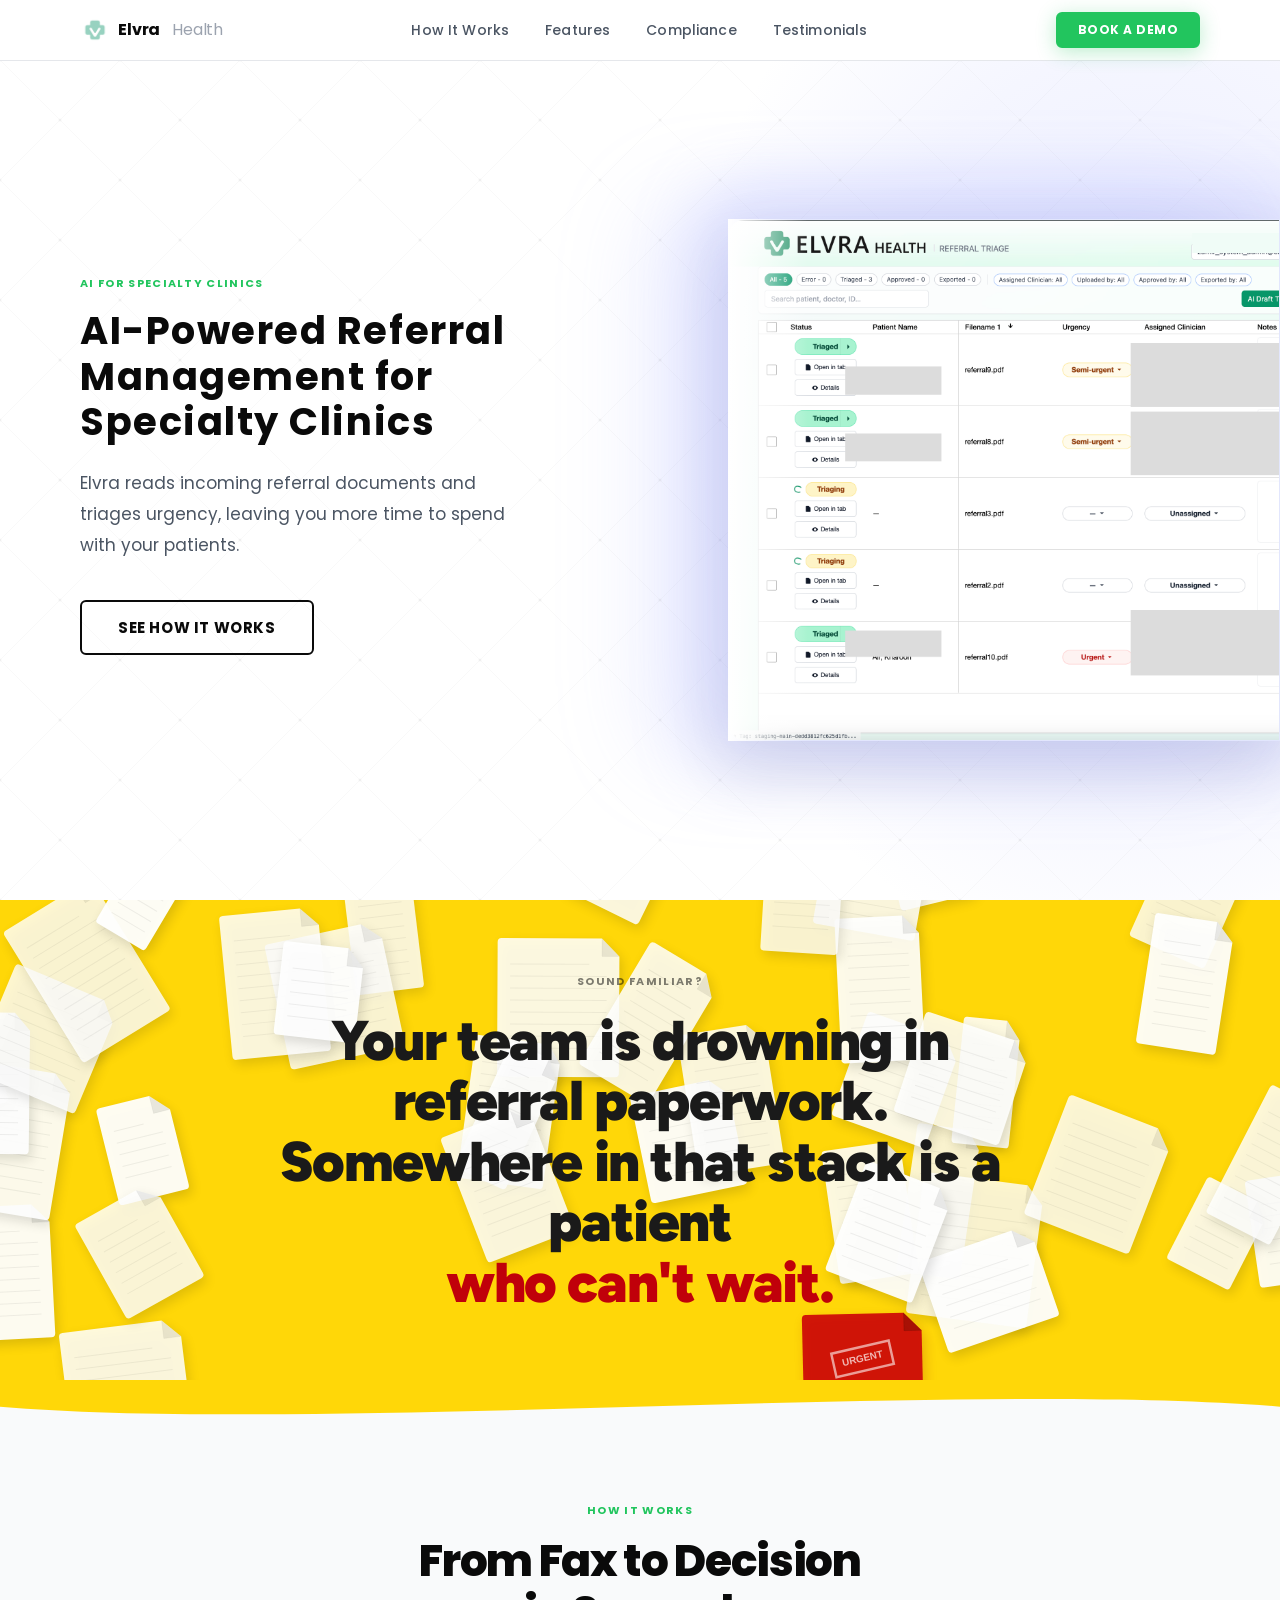
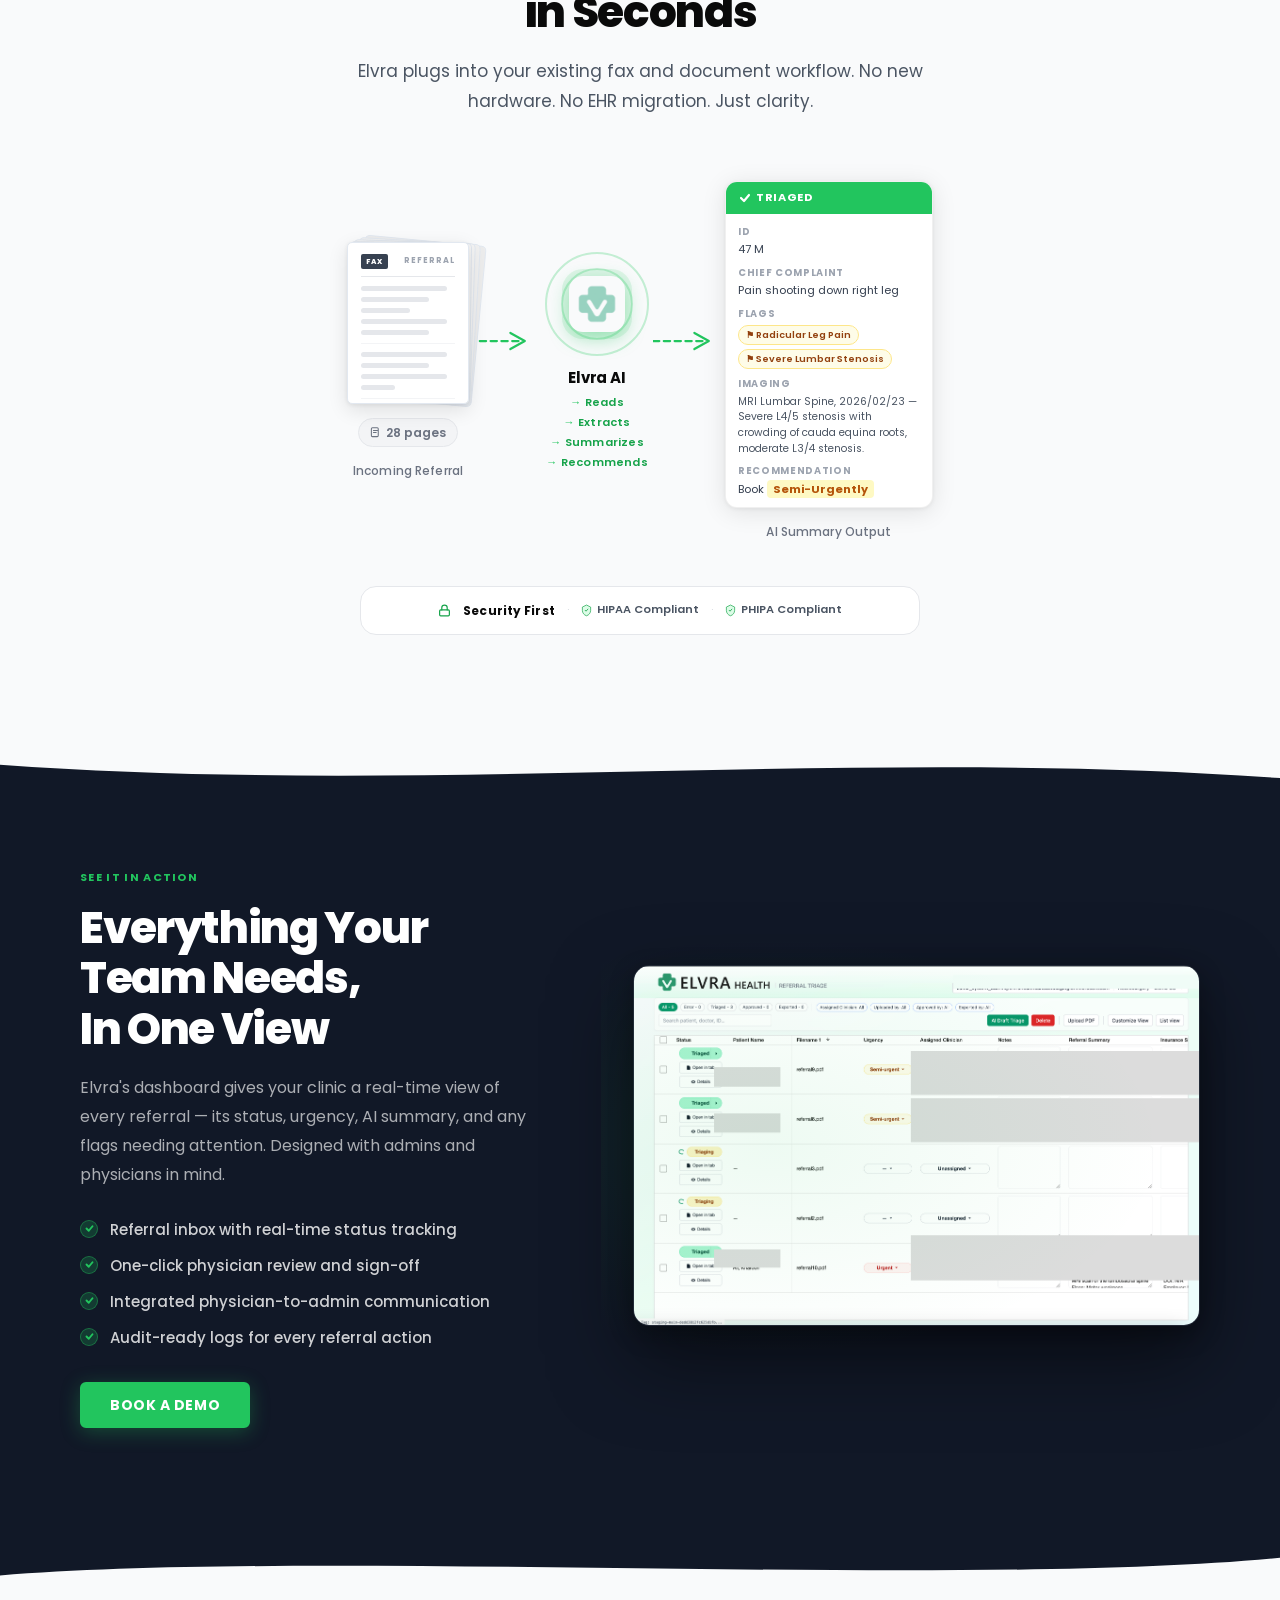
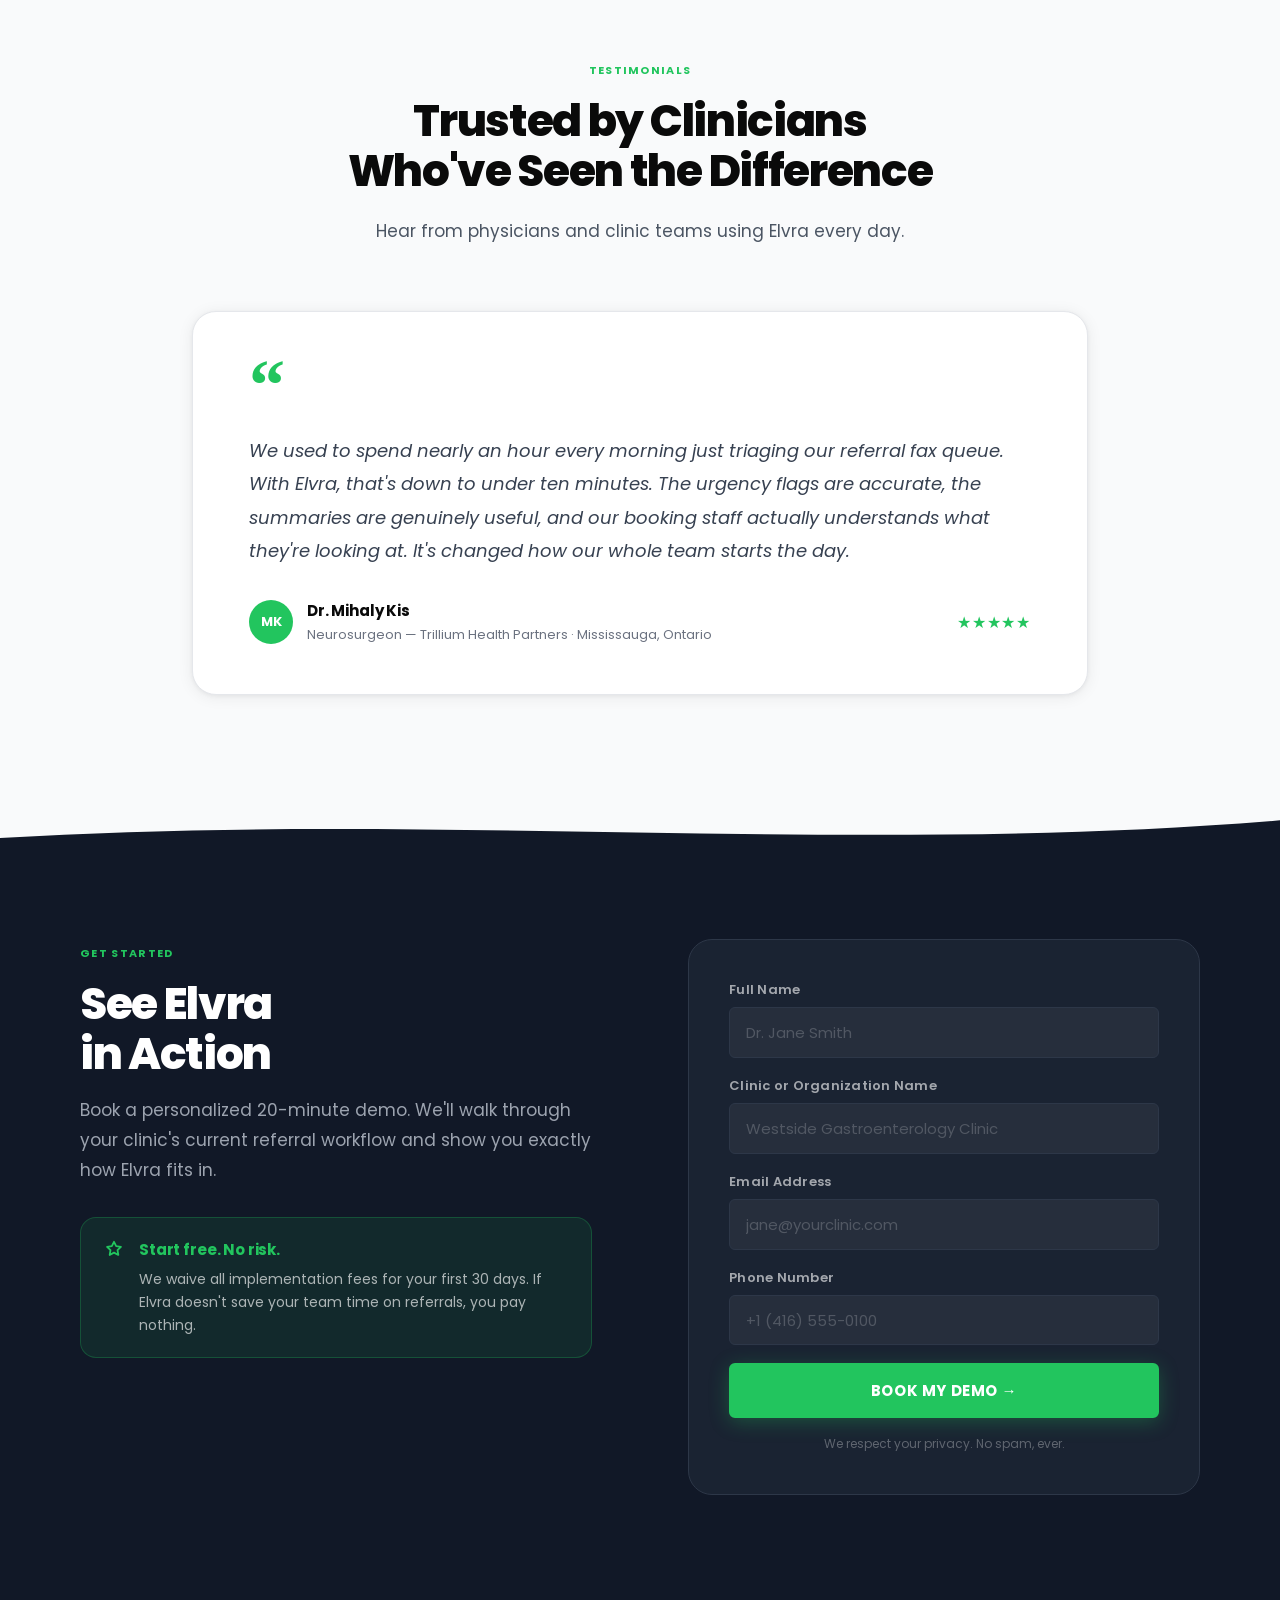
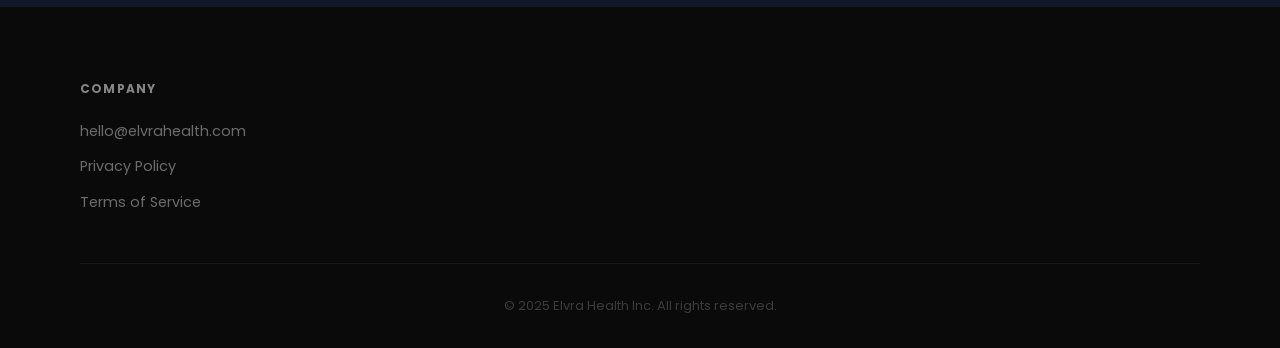
==== index.html @ fcbb0b75 "Redesign multiple sections and add visual polish - Replace Sound Familiar section with animated fall" ====
<!DOCTYPE html>
<html lang="en">
<head>
  <meta charset="UTF-8">
  <meta name="viewport" content="width=device-width, initial-scale=1.0">
  <title>Elvra Health — AI-Powered Referral Management for Specialty Clinics</title>
  <meta name="description" content="Elvra Health helps specialty medical clinics triage, summarize, and manage incoming referrals — saving hours per day with AI-powered insights. HIPAA and PHIPA compliant.">
  <meta property="og:title" content="Elvra Health — AI-Powered Referral Management">
  <meta property="og:description" content="Stop reading referral packages. Elvra reads them for you — extracting key information, triaging urgency, and flagging missing tests. HIPAA & PHIPA compliant.">
  <meta property="og:image" content="assets/screenshot.png">
  <meta property="og:type" content="website">
  <meta name="twitter:card" content="summary_large_image">
  <link rel="preconnect" href="https://fonts.googleapis.com">
  <link rel="preconnect" href="https://fonts.gstatic.com" crossorigin>
  <link href="https://fonts.googleapis.com/css2?family=Poppins:wght@300;400;500;600;700;800&family=Figtree:wght@800;900&display=swap" rel="stylesheet">
  <link rel="stylesheet" href="styles.css?v=11">
</head>
<body>

<!-- ================================================
     NAVIGATION
     ================================================ -->
<nav class="nav" id="nav">
  <div class="container nav__inner">
    <a href="#" class="nav__logo" aria-label="Elvra Health home">
      <img src="assets/logo.png" alt="" class="nav__logo-icon" aria-hidden="true">
      Elvra <span class="nav__logo-sub">&nbsp;Health</span>
    </a>

    <ul class="nav__links" role="list">
      <li><a href="#how-it-works">How It Works</a></li>
      <li><a href="#features">Features</a></li>
      <li><a href="#compliance">Compliance</a></li>
      <li><a href="#testimonials">Testimonials</a></li>
    </ul>

    <div class="nav__right">
      <a href="#demo" class="btn btn-primary btn-sm">Book a Demo</a>
      <button class="nav__hamburger" id="hamburger" aria-label="Toggle menu" aria-expanded="false">
        <span></span><span></span><span></span>
      </button>
    </div>
  </div>

  <nav class="nav__mobile-menu" id="mobileMenu" aria-label="Mobile navigation">
    <a href="#how-it-works">How It Works</a>
    <a href="#features">Features</a>
    <a href="#compliance">Compliance</a>
    <a href="#testimonials">Testimonials</a>
    <a href="#demo" style="margin-top:.5rem;" class="btn btn-primary" >Book a Demo</a>
  </nav>
</nav>

<!-- ================================================
     HERO
     ================================================ -->
<section class="hero" id="hero">
  <div class="container hero__inner" style="padding-right:0;">

    <!-- Left: Text -->
    <div class="hero__text">
      <span class="eyebrow">AI for Specialty Clinics</span>

      <h1 class="hero__title">
        AI-Powered Referral<br>Management for<br>Specialty Clinics
      </h1>

      <p class="hero__sub">
        Elvra reads incoming referral documents and triages urgency, leaving you more time to spend with your patients.
      </p>

      <div class="hero__ctas">
        <a href="#how-it-works" class="btn btn-secondary btn-lg">See How It Works</a>
      </div>
    </div>

    <!-- Right: App Mockup -->
    <div class="hero__visual">
      <div class="hero__mockup-wrap">
        <div class="hero__mockup-glow"></div>
        <div class="hero__mockup">
          <!-- Real screenshot shown when file exists -->
          <img
            src="assets/screenshot.png"
            alt="Elvra Health dashboard showing referral triage interface"
            id="heroScreenshot"
            style="display:none;"
            onload="this.style.display='block'; document.getElementById('uiMockup').style.display='none';"
          >
          <!-- Inline HTML UI mockup (shown until screenshot.png is placed) -->
          <div class="ui-mockup" id="uiMockup">
            <!-- Top bar -->
            <div class="ui-mockup__topbar">
              <div class="ui-mockup__logo">
                <div class="ui-mockup__logo-dot">
                  <svg width="8" height="8" viewBox="0 0 10 10" fill="none"><path d="M2 5l2.5 2.5L8 2" stroke="white" stroke-width="1.5" stroke-linecap="round" stroke-linejoin="round"/></svg>
                </div>
                Elvra Health &nbsp;·&nbsp; Referral Triage
              </div>
              <div class="ui-mockup__nav">
                <span class="ui-mockup__nav-item active">Dashboard</span>
                <span class="ui-mockup__nav-item">Analytics</span>
                <span class="ui-mockup__nav-item">Settings</span>
              </div>
              <div class="ui-mockup__user">
                <svg width="8" height="8" viewBox="0 0 16 16" fill="none"><circle cx="8" cy="5" r="3" stroke="currentColor" stroke-width="1.2"/><path d="M2 14c0-3.314 2.686-6 6-6s6 2.686 6 6" stroke="currentColor" stroke-width="1.2" stroke-linecap="round"/></svg>
                Dr. Smith &nbsp;▾
              </div>
            </div>

            <!-- Toolbar -->
            <div class="ui-mockup__body">
              <div class="ui-mockup__toolbar">
                <div class="ui-mockup__tabs">
                  <span class="ui-mockup__tab active">All — 5</span>
                  <span class="ui-mockup__tab">Error — 0</span>
                  <span class="ui-mockup__tab green">Triaged — 3</span>
                  <span class="ui-mockup__tab amber">Triaging — 2</span>
                  <span class="ui-mockup__tab red">Urgent — 1</span>
                </div>
                <div class="ui-mockup__actions">
                  <button class="ui-mockup__btn ui-mockup__btn--green">AI Draft Triage</button>
                  <button class="ui-mockup__btn ui-mockup__btn--outline">Upload PDF</button>
                </div>
              </div>

              <!-- Table -->
              <table class="ui-mockup__table">
                <thead>
                  <tr>
                    <th class="ui-mockup__th" style="width:18%">Status</th>
                    <th class="ui-mockup__th" style="width:18%">Patient Name</th>
                    <th class="ui-mockup__th" style="width:16%">File</th>
                    <th class="ui-mockup__th" style="width:14%">Urgency</th>
                    <th class="ui-mockup__th">Referral Summary</th>
                  </tr>
                </thead>
                <tbody>
                  <tr class="ui-mockup__tr">
                    <td class="ui-mockup__td"><span class="ui-mockup__status ui-mockup__status--triaged">✓ Triaged</span></td>
                    <td class="ui-mockup__td"><span class="ui-mockup__patient">Matossian, T.</span></td>
                    <td class="ui-mockup__td"><span class="ui-mockup__filename">referral9.pdf</span></td>
                    <td class="ui-mockup__td"><span class="ui-mockup__urgency ui-mockup__urgency--semi">Semi-urgent</span></td>
                    <td class="ui-mockup__td"><div class="ui-mockup__summary-text">Consult for 6mm frontal lobe cavernoma. Patient presents with seizures, neurology follow-up recommended.</div></td>
                  </tr>
                  <tr class="ui-mockup__tr">
                    <td class="ui-mockup__td"><span class="ui-mockup__status ui-mockup__status--triaged">✓ Triaged</span></td>
                    <td class="ui-mockup__td"><span class="ui-mockup__patient">Hart, A. J.</span></td>
                    <td class="ui-mockup__td"><span class="ui-mockup__filename">referral8.pdf</span></td>
                    <td class="ui-mockup__td"><span class="ui-mockup__urgency ui-mockup__urgency--semi">Semi-urgent</span></td>
                    <td class="ui-mockup__td"><div class="ui-mockup__summary-text">Bilateral leg pain / discomfort. Likely spinal stenosis. MRI lumbar spine pending review.</div></td>
                  </tr>
                  <tr class="ui-mockup__tr">
                    <td class="ui-mockup__td"><span class="ui-mockup__status ui-mockup__status--triaging">⟳ Triaging</span></td>
                    <td class="ui-mockup__td"><span class="ui-mockup__patient">—</span></td>
                    <td class="ui-mockup__td"><span class="ui-mockup__filename">referral3.pdf</span></td>
                    <td class="ui-mockup__td"><span class="ui-mockup__urgency" style="background:#f3f4f6;color:#6b7280;">—</span></td>
                    <td class="ui-mockup__td"><div class="ui-mockup__summary-text" style="color:#d1d5db;">Generating summary…</div></td>
                  </tr>
                  <tr class="ui-mockup__tr">
                    <td class="ui-mockup__td"><span class="ui-mockup__status ui-mockup__status--triaged">✓ Triaged</span></td>
                    <td class="ui-mockup__td"><span class="ui-mockup__patient">Ali, Kharoon</span></td>
                    <td class="ui-mockup__td"><span class="ui-mockup__filename">referral10.pdf</span></td>
                    <td class="ui-mockup__td"><span class="ui-mockup__urgency ui-mockup__urgency--urgent">Urgent</span></td>
                    <td class="ui-mockup__td"><div class="ui-mockup__summary-text">Left foot drop &amp; severe spinal stenosis on MRI. Motor weakness noted. Urgent surgical consult advised.</div></td>
                  </tr>
                  <tr class="ui-mockup__tr">
                    <td class="ui-mockup__td"><span class="ui-mockup__status ui-mockup__status--triaged">✓ Triaged</span></td>
                    <td class="ui-mockup__td"><span class="ui-mockup__patient">Johal, Preet</span></td>
                    <td class="ui-mockup__td"><span class="ui-mockup__filename">referral7.pdf</span></td>
                    <td class="ui-mockup__td"><span class="ui-mockup__urgency ui-mockup__urgency--routine">Routine</span></td>
                    <td class="ui-mockup__td"><div class="ui-mockup__summary-text">Chronic low back pain, 12 months duration. Conservative treatment tried. Requesting physiotherapy assessment.</div></td>
                  </tr>
                </tbody>
              </table>
            </div>
          </div>
          <!-- End UI mockup -->
        </div>
      </div>
    </div>

  </div>
</section>

<!-- ================================================
     PROBLEM SECTION — animated falling papers
     ================================================ -->
<section class="problem-section" id="problem">
  <canvas class="problem-section__canvas" id="problemCanvas" aria-hidden="true"></canvas>
  <div class="problem-section__content">
    <p class="eyebrow problem-section__eyebrow">Sound Familiar?</p>
    <h2 class="problem-section__title">
      Your team is drowning in referral paperwork.<br>
      Somewhere in that stack is a patient<br>
      <em>who can't wait.</em>
    </h2>
  </div>
</section>

<!-- Wave divider: yellow → gray -->
<div class="wave-divider" style="background:#FFD708;" aria-hidden="true">
  <svg viewBox="0 0 1440 60" preserveAspectRatio="none" xmlns="http://www.w3.org/2000/svg">
    <path d="M0,30 C360,60 1080,0 1440,30 L1440,60 L0,60 Z" fill="#f9fafb"/>
  </svg>
</div>

<!-- ================================================
     HOW IT WORKS
     ================================================ -->
<section class="section section--gray" id="how-it-works" style="padding-top:4rem;">
  <div class="container">
    <div class="section-header">
      <span class="eyebrow">How It Works</span>
      <h2 class="display">From Fax to Decision<br>in Seconds</h2>
      <p class="lead lead--center">Elvra plugs into your existing fax and document workflow. No new hardware. No EHR migration. Just clarity.</p>
    </div>

    <!-- ── How It Works Visual ── -->
    <div class="hiw-visual reveal">

      <!-- INPUT: Thick referral package -->
      <div class="hiw-col">
        <div class="hiw-doc-stack">
          <div class="hiw-doc-page hiw-doc-page--5"></div>
          <div class="hiw-doc-page hiw-doc-page--4"></div>
          <div class="hiw-doc-page hiw-doc-page--3"></div>
          <div class="hiw-doc-page hiw-doc-page--2"></div>
          <div class="hiw-doc-page hiw-doc-page--1">
            <div class="hiw-doc-header">
              <span class="hiw-doc-fax-tag">FAX</span>
              <span class="hiw-doc-ref-label">REFERRAL</span>
            </div>
            <div class="hiw-doc-line hiw-doc-line--l"></div>
            <div class="hiw-doc-line hiw-doc-line--m"></div>
            <div class="hiw-doc-line hiw-doc-line--s"></div>
            <div class="hiw-doc-line hiw-doc-line--l"></div>
            <div class="hiw-doc-line hiw-doc-line--m"></div>
            <div class="hiw-doc-sep"></div>
            <div class="hiw-doc-line hiw-doc-line--l"></div>
            <div class="hiw-doc-line hiw-doc-line--m"></div>
            <div class="hiw-doc-line hiw-doc-line--l"></div>
            <div class="hiw-doc-line hiw-doc-line--xs"></div>
            <div class="hiw-doc-sep"></div>
            <div class="hiw-doc-line hiw-doc-line--m"></div>
            <div class="hiw-doc-line hiw-doc-line--l"></div>
            <div class="hiw-doc-line hiw-doc-line--s"></div>
          </div>
        </div>
        <div class="hiw-badge">
          <svg width="11" height="11" viewBox="0 0 16 16" fill="none" aria-hidden="true"><rect x="2" y="1" width="10" height="13" rx="1.5" stroke="currentColor" stroke-width="1.5"/><path d="M5 5h6M5 8h4" stroke="currentColor" stroke-width="1.5" stroke-linecap="round"/></svg>
          28 pages
        </div>
        <p class="hiw-col__label">Incoming Referral</p>
      </div>

      <!-- ARROW 1 -->
      <div class="hiw-flow" aria-hidden="true">
        <svg class="hiw-flow__svg" viewBox="0 0 80 28" fill="none" xmlns="http://www.w3.org/2000/svg">
          <path class="hiw-flow__dash" d="M0 14 L56 14" stroke="#22c55e" stroke-width="2.5" stroke-linecap="round" stroke-dasharray="7 5"/>
          <polyline points="46,5 62,14 46,23" fill="none" stroke="#22c55e" stroke-width="2.5" stroke-linejoin="round" stroke-linecap="round"/>
        </svg>
      </div>

      <!-- PROCESSOR: Elvra AI -->
      <div class="hiw-col hiw-col--ai">
        <div class="hiw-ai">
          <div class="hiw-ai__ring hiw-ai__ring--outer"></div>
          <div class="hiw-ai__ring hiw-ai__ring--inner"></div>
          <div class="hiw-ai__core">
            <img src="assets/logo.png" alt="Elvra AI" width="56" height="56">
          </div>
        </div>
        <p class="hiw-col__name">Elvra AI</p>
        <ul class="hiw-ai-steps" aria-label="What Elvra does">
          <li>Reads</li>
          <li>Extracts</li>
          <li>Summarizes</li>
          <li>Recommends</li>
        </ul>
      </div>

      <!-- ARROW 2 -->
      <div class="hiw-flow" aria-hidden="true">
        <svg class="hiw-flow__svg" viewBox="0 0 80 28" fill="none" xmlns="http://www.w3.org/2000/svg">
          <path class="hiw-flow__dash" d="M0 14 L56 14" stroke="#22c55e" stroke-width="2.5" stroke-linecap="round" stroke-dasharray="7 5"/>
          <polyline points="46,5 62,14 46,23" fill="none" stroke="#22c55e" stroke-width="2.5" stroke-linejoin="round" stroke-linecap="round"/>
        </svg>
      </div>

      <!-- OUTPUT: AI Summary card -->
      <div class="hiw-col">
        <div class="hiw-summary-card">
          <div class="hiw-summary-card__bar">
            <svg width="12" height="12" viewBox="0 0 12 12" fill="none" stroke="white" stroke-width="2.2" stroke-linecap="round" stroke-linejoin="round" aria-hidden="true"><polyline points="2 6 5 9 10 3"/></svg>
            Triaged
          </div>
          <div class="hiw-summary-card__body">

            <div class="hiw-summary-card__row">
              <span class="hiw-summary-card__lbl">ID</span>
              <span class="hiw-summary-card__val">47 M</span>
            </div>

            <div class="hiw-summary-card__row">
              <span class="hiw-summary-card__lbl">Chief Complaint</span>
              <span class="hiw-summary-card__val">Pain shooting down right leg</span>
            </div>

            <div class="hiw-summary-card__row hiw-summary-card__row--flags">
              <span class="hiw-summary-card__lbl">Flags</span>
              <span class="hiw-summary-card__flags">
                <span class="hiw-flag">⚑ Radicular Leg Pain</span>
                <span class="hiw-flag">⚑ Severe Lumbar Stenosis</span>
              </span>
            </div>

            <div class="hiw-summary-card__row hiw-summary-card__row--imaging">
              <span class="hiw-summary-card__lbl">Imaging</span>
              <span class="hiw-summary-card__val">MRI Lumbar Spine, 2026/02/23 — Severe L4/5 stenosis with crowding of cauda equina roots, moderate L3/4 stenosis.</span>
            </div>

            <div class="hiw-summary-card__row hiw-summary-card__row--rec">
              <span class="hiw-summary-card__lbl">Recommendation</span>
              <span class="hiw-summary-card__val">Book <span class="hiw-rec-urgent">Semi-Urgently</span></span>
            </div>

          </div>
        </div>
        <p class="hiw-col__label">AI Summary Output</p>
      </div>

    </div><!-- /.hiw-visual -->

    <!-- Security strip -->
    <div class="hiw-security">
      <svg class="hiw-security__lock" width="13" height="13" viewBox="0 0 24 24" fill="none" stroke="currentColor" stroke-width="2.2" stroke-linecap="round" stroke-linejoin="round" aria-hidden="true">
        <rect x="3" y="11" width="18" height="11" rx="2"/>
        <path d="M7 11V7a5 5 0 0 1 10 0v4"/>
      </svg>
      <span class="hiw-security__label">Security First</span>
      <span class="hiw-security__sep" aria-hidden="true">·</span>
      <span class="hiw-security__badge">
        <svg width="11" height="13" viewBox="0 0 24 28" fill="none" aria-hidden="true">
          <path d="M12 2L3 6.5V14C3 19.25 6.9 24.14 12 25.5C17.1 24.14 21 19.25 21 14V6.5L12 2Z" fill="#dcfce7" stroke="#16a34a" stroke-width="1.5" stroke-linejoin="round"/>
          <path d="M9 13.5L11 15.5L15 11" stroke="#16a34a" stroke-width="1.8" stroke-linecap="round" stroke-linejoin="round"/>
        </svg>
        HIPAA Compliant
      </span>
      <span class="hiw-security__sep" aria-hidden="true">·</span>
      <span class="hiw-security__badge">
        <svg width="11" height="13" viewBox="0 0 24 28" fill="none" aria-hidden="true">
          <path d="M12 2L3 6.5V14C3 19.25 6.9 24.14 12 25.5C17.1 24.14 21 19.25 21 14V6.5L12 2Z" fill="#dcfce7" stroke="#16a34a" stroke-width="1.5" stroke-linejoin="round"/>
          <path d="M9 13.5L11 15.5L15 11" stroke="#16a34a" stroke-width="1.8" stroke-linecap="round" stroke-linejoin="round"/>
        </svg>
        PHIPA Compliant
      </span>
    </div>

  </div>
</section>

<!-- Wave divider: gray → dark -->
<div class="wave-divider" style="background:#f9fafb;" aria-hidden="true">
  <svg viewBox="0 0 1440 60" preserveAspectRatio="none" xmlns="http://www.w3.org/2000/svg">
    <path d="M0,20 C480,55 960,0 1440,35 L1440,60 L0,60 Z" fill="#111827"/>
  </svg>
</div>

<!-- ================================================
     SCREENSHOT SHOWCASE
     ================================================ -->
<section class="section section--dark" id="features" style="padding-top:4rem;">
  <div class="container">
    <div class="showcase__inner">

      <div class="reveal">
        <span class="eyebrow showcase__eyebrow">See It In Action</span>
        <h2 class="display display--white showcase__title" style="margin-bottom:1.25rem;">Everything Your Team Needs,<br>In One View</h2>
        <p class="showcase__body">Elvra's dashboard gives your clinic a real-time view of every referral — its status, urgency, AI summary, and any flags needing attention. Designed with admins and physicians in mind.</p>
        <ul class="showcase__list" role="list">
          <li class="showcase__list-item">
            <span class="check-circle" aria-hidden="true">
              <svg width="9" height="9" viewBox="0 0 12 12" fill="none" stroke="currentColor" stroke-width="2.5" stroke-linecap="round" stroke-linejoin="round"><polyline points="2 6 5 9 10 3"/></svg>
            </span>
            Referral inbox with real-time status tracking
          </li>
          <li class="showcase__list-item">
            <span class="check-circle" aria-hidden="true">
              <svg width="9" height="9" viewBox="0 0 12 12" fill="none" stroke="currentColor" stroke-width="2.5" stroke-linecap="round" stroke-linejoin="round"><polyline points="2 6 5 9 10 3"/></svg>
            </span>
            One-click physician review and sign-off
          </li>
          <li class="showcase__list-item">
            <span class="check-circle" aria-hidden="true">
              <svg width="9" height="9" viewBox="0 0 12 12" fill="none" stroke="currentColor" stroke-width="2.5" stroke-linecap="round" stroke-linejoin="round"><polyline points="2 6 5 9 10 3"/></svg>
            </span>
            Integrated physician-to-admin communication
          </li>
          <li class="showcase__list-item">
            <span class="check-circle" aria-hidden="true">
              <svg width="9" height="9" viewBox="0 0 12 12" fill="none" stroke="currentColor" stroke-width="2.5" stroke-linecap="round" stroke-linejoin="round"><polyline points="2 6 5 9 10 3"/></svg>
            </span>
            Audit-ready logs for every referral action
          </li>
        </ul>
        <a href="#demo" class="btn btn-primary">Book a Demo</a>
      </div>

      <div class="showcase__image-wrap reveal">
        <img
          src="assets/screenshot.png"
          alt="Elvra Health referral management dashboard"
          class="showcase__screenshot"
          loading="lazy"
          onerror="this.style.display='none'; this.nextElementSibling.style.display='flex';"
        >
        <div class="showcase__screenshot-placeholder" style="display:none;">
          <span>App screenshot</span>
        </div>
      </div>

    </div>
  </div>
</section>

<!-- Wave divider: dark → gray -->
<div class="wave-divider" style="background:#111827;" aria-hidden="true">
  <svg viewBox="0 0 1440 60" preserveAspectRatio="none" xmlns="http://www.w3.org/2000/svg">
    <path d="M0,40 C360,10 1080,55 1440,20 L1440,60 L0,60 Z" fill="#f9fafb"/>
  </svg>
</div>

<!-- ================================================
     TESTIMONIALS
     ================================================ -->
<section class="section section--gray" id="testimonials" style="padding-top:4rem;">
  <div class="container">
    <div class="section-header">
      <span class="eyebrow">Testimonials</span>
      <h2 class="display">Trusted by Clinicians<br>Who've Seen the Difference</h2>
      <p class="lead lead--center">Hear from physicians and clinic teams using Elvra every day.</p>
    </div>

    <div class="testimonial-wrap reveal">
      <div class="testimonial-card">
        <span class="testimonial-card__mark" aria-hidden="true">&ldquo;</span>
        <p class="testimonial-card__quote">
          We used to spend nearly an hour every morning just triaging our referral fax queue. With Elvra, that's down to under ten minutes. The urgency flags are accurate, the summaries are genuinely useful, and our booking staff actually understands what they're looking at. It's changed how our whole team starts the day.
        </p>
        <div class="testimonial-card__footer">
          <div class="testimonial-card__person">
            <div class="testimonial-card__avatar" aria-hidden="true">MK</div>
            <div>
              <div class="testimonial-card__name">Dr. Mihaly Kis</div>
              <div class="testimonial-card__role">Neurosurgeon &mdash; Trillium Health Partners &middot; Mississauga, Ontario</div>
            </div>
          </div>
          <div class="testimonial-card__stars" aria-label="5 out of 5 stars">★★★★★</div>
        </div>
      </div>
    </div>

  </div>
</section>

<!-- Wave divider: gray → dark -->
<div class="wave-divider" style="background:#f9fafb;" aria-hidden="true">
  <svg viewBox="0 0 1440 60" preserveAspectRatio="none" xmlns="http://www.w3.org/2000/svg">
    <path d="M0,35 C480,5 960,55 1440,15 L1440,60 L0,60 Z" fill="#111827"/>
  </svg>
</div>

<!-- ================================================
     DEMO FORM
     ================================================ -->
<section class="section section--dark" id="demo" style="padding-top:5rem;">
  <div class="container">
    <div class="demo__inner">

      <!-- Left: copy -->
      <div class="reveal">
        <span class="eyebrow">Get Started</span>
        <h2 class="display display--white" style="margin-bottom:1rem;">See Elvra<br>in Action</h2>
        <p class="lead lead--light">Book a personalized 20-minute demo. We'll walk through your clinic's current referral workflow and show you exactly how Elvra fits in.</p>

        <div class="demo__trial-badge">
          <span class="demo__trial-icon" aria-hidden="true">
            <svg width="18" height="18" viewBox="0 0 20 20" fill="none" stroke="#22c55e" stroke-width="2" stroke-linecap="round" stroke-linejoin="round"><path d="M10 2l2.4 4.8 5.3.8-3.8 3.7.9 5.3L10 14l-4.8 2.6.9-5.3L2.3 7.6l5.3-.8z"/></svg>
          </span>
          <div>
            <p class="demo__trial-headline">Start free. No risk.</p>
            <p class="demo__trial-body">We waive all implementation fees for your first 30 days. If Elvra doesn't save your team time on referrals, you pay nothing.</p>
          </div>
        </div>
      </div>

      <!-- Right: form -->
      <div class="reveal">
        <form class="demo-form" id="demoForm" novalidate>
          <div class="form-group">
            <label for="name">Full Name</label>
            <input type="text" id="name" name="name" placeholder="Dr. Jane Smith" autocomplete="name" required>
          </div>
          <div class="form-group">
            <label for="company">Clinic or Organization Name</label>
            <input type="text" id="company" name="company" placeholder="Westside Gastroenterology Clinic" autocomplete="organization" required>
          </div>
          <div class="form-group">
            <label for="email">Email Address</label>
            <input type="email" id="email" name="email" placeholder="jane@yourclinic.com" autocomplete="email" required>
          </div>
          <div class="form-group">
            <label for="phone">Phone Number</label>
            <input type="tel" id="phone" name="phone" placeholder="+1 (416) 555-0100" autocomplete="tel" required>
          </div>
          <div class="demo-form__submit">
            <button type="submit" class="btn btn-primary btn-full btn-lg">Book My Demo &rarr;</button>
          </div>
          <p class="demo-form__privacy">We respect your privacy. No spam, ever.</p>
        </form>

        <div class="demo-form__success" id="formSuccess" role="alert">
          <svg width="44" height="44" viewBox="0 0 44 44" fill="none" style="margin:0 auto 1rem;" aria-hidden="true">
            <circle cx="22" cy="22" r="22" fill="rgba(34,197,94,0.15)"/>
            <path d="M13 22l6 6 12-13" stroke="#22c55e" stroke-width="2.5" stroke-linecap="round" stroke-linejoin="round"/>
          </svg>
          Thanks! We'll be in touch within one business day.
        </div>
      </div>

    </div>
  </div>
</section>

<!-- ================================================
     FOOTER
     ================================================ -->
<footer class="footer" role="contentinfo">
  <div class="container">
    <div class="footer__grid footer__grid--minimal">

      <div>
        <p class="footer__col-title">Company</p>
        <ul class="footer__links" role="list">
          <li><a href="mailto:hello@elvrahealth.com">hello@elvrahealth.com</a></li>
          <li><a href="#">Privacy Policy</a></li>
          <li><a href="#">Terms of Service</a></li>
        </ul>
      </div>

    </div>

    <div class="footer__bottom">
      <p>&copy; 2025 Elvra Health Inc. All rights reserved.</p>
    </div>
  </div>
</footer>

<script src="main.js"></script>

<!-- Falling-papers animation for the Sound Familiar section -->
<script>
(function () {
  const canvas = document.getElementById('problemCanvas');
  if (!canvas) return;
  const ctx = canvas.getContext('2d');

  function resize() {
    const s = canvas.parentElement;
    canvas.width  = s.offsetWidth  || window.innerWidth;
    canvas.height = s.offsetHeight || 480;
  }

  window.addEventListener('resize', function () { resize(); init(); });

  function rand(a, b) { return a + Math.random() * (b - a); }

  const COUNT = 44;
  let papers = [];

  function Paper(isRed, initial) {
    this.isRed = isRed;
    this.reset(initial);
  }

  Paper.prototype.reset = function (initial) {
    const W = canvas.width, H = canvas.height;
    this.w = rand(68, 128);
    this.h = rand(88, 155);
    this.x = rand(-this.w, W + this.w);
    this.y = initial ? rand(-this.h, H * 0.9) : rand(-this.h - 120, -this.h);
    this.vy         = rand(1.0, 2.8);
    this.tick       = initial ? rand(0, 2000) : 0;
    this.angle      = rand(-0.55, 0.55);
    this.angleDrift = rand(0.003, 0.009) * (Math.random() < 0.5 ? 1 : -1);
    this.flutterF   = rand(0.018, 0.038);
    this.flutterA   = rand(22, 52);
    this.flutterOff = rand(0, Math.PI * 2);
    this.curlF      = rand(0.012, 0.028);
    this.curlOff    = rand(0, Math.PI * 2);
    this.opacity    = rand(0.80, 0.96);
  };

  Paper.prototype.update = function () {
    this.tick++;
    this.y += this.vy;
    this.x += Math.sin(this.tick * this.flutterF + this.flutterOff) * 0.85;
    this.angle += this.angleDrift;
    if (Math.abs(this.angle) > 0.62) this.angleDrift *= -1;
    if (this.y > canvas.height + this.h + 30) this.reset(false);
  };

  Paper.prototype.draw = function (ctx) {
    ctx.save();
    ctx.globalAlpha = this.opacity;
    ctx.translate(this.x + this.w / 2, this.y + this.h / 2);
    ctx.rotate(this.angle);

    const curlScale = 0.72 + 0.28 * Math.abs(Math.sin(this.tick * this.curlF + this.curlOff));
    ctx.scale(curlScale, 1);

    const hw = this.w / 2, hh = this.h / 2;
    const fold = 18;

    ctx.shadowColor   = this.isRed ? 'rgba(150,0,0,0.22)' : 'rgba(0,0,0,0.15)';
    ctx.shadowBlur    = 12;
    ctx.shadowOffsetX = 3;
    ctx.shadowOffsetY = 5;

    ctx.fillStyle = this.isRed ? '#cc0008' : '#ffffff';
    ctx.beginPath();
    ctx.moveTo(-hw + 4,  -hh);
    ctx.lineTo( hw - fold, -hh);
    ctx.lineTo( hw,        -hh + fold);
    ctx.lineTo( hw,         hh - 4);
    ctx.quadraticCurveTo( hw,  hh,  hw - 4,  hh);
    ctx.lineTo(-hw + 4,   hh);
    ctx.quadraticCurveTo(-hw,  hh, -hw, hh - 4);
    ctx.lineTo(-hw,       -hh + 4);
    ctx.quadraticCurveTo(-hw, -hh, -hw + 4, -hh);
    ctx.closePath();
    ctx.fill();

    ctx.shadowBlur = 0; ctx.shadowColor = 'transparent';

    ctx.fillStyle = this.isRed ? 'rgba(0,0,0,0.22)' : 'rgba(0,0,0,0.09)';
    ctx.beginPath();
    ctx.moveTo(hw - fold, -hh);
    ctx.lineTo(hw,        -hh + fold);
    ctx.lineTo(hw - fold, -hh + fold);
    ctx.closePath();
    ctx.fill();

    ctx.strokeStyle = this.isRed ? 'rgba(0,0,0,0.18)' : 'rgba(0,0,0,0.06)';
    ctx.lineWidth = 0.7;
    ctx.beginPath();
    ctx.moveTo(hw - fold, -hh);
    ctx.lineTo(hw - fold, -hh + fold);
    ctx.lineTo(hw,        -hh + fold);
    ctx.stroke();

    if (!this.isRed) {
      ctx.strokeStyle = 'rgba(0,0,0,0.065)';
      ctx.lineWidth = 1;
      const margin = 13;
      for (let ly = -hh + 26; ly < hh - 14; ly += 12) {
        const xEnd = ly < -hh + 27 ? hw - fold - margin : hw - margin;
        ctx.beginPath();
        ctx.moveTo(-hw + margin, ly);
        ctx.lineTo(xEnd, ly);
        ctx.stroke();
      }
    }

    if (this.isRed) {
      ctx.save();
      ctx.rotate(-0.2);
      ctx.strokeStyle = 'rgba(255,255,255,0.65)';
      ctx.lineWidth = 2.5;
      ctx.strokeRect(-30, -12, 60, 24);
      ctx.fillStyle = 'rgba(255,255,255,0.78)';
      ctx.font = '900 10px sans-serif';
      ctx.textAlign = 'center';
      ctx.textBaseline = 'middle';
      ctx.fillText('URGENT', 0, 0);
      ctx.restore();
    }

    ctx.restore();
  };

  function init() {
    papers = [];
    const redIdx = Math.floor(rand(6, COUNT - 6));
    for (let i = 0; i < COUNT; i++) {
      papers.push(new Paper(i === redIdx, true));
    }
  }

  function loop() {
    ctx.clearRect(0, 0, canvas.width, canvas.height);
    for (let i = 0; i < papers.length; i++) {
      papers[i].update();
      papers[i].draw(ctx);
    }
    requestAnimationFrame(loop);
  }

  // Wait for full layout before sizing the canvas and starting animation
  window.addEventListener('load', function () {
    resize();
    init();
    loop();
  });
})();
</script>
</body>
</html>
---- styles.css ----
/* ================================================
   1. CSS RESET & BASE
   ================================================ */

*, *::before, *::after {
  box-sizing: border-box;
  margin: 0;
  padding: 0;
}

html {
  scroll-behavior: smooth;
  font-size: 16px;
}

body {
  font-family: var(--font-family);
  color: var(--color-gray-700);
  background: var(--color-white);
  line-height: 1.6;
  -webkit-font-smoothing: antialiased;
  -moz-osx-font-smoothing: grayscale;
  overflow-x: hidden;
}

img { max-width: 100%; display: block; }
a { text-decoration: none; color: inherit; }
ul { list-style: none; }
button { cursor: pointer; border: none; background: none; font-family: inherit; }
input, textarea { font-family: inherit; }

/* ================================================
   2. DESIGN TOKENS
   ================================================ */

:root {
  --color-green:        #22c55e;
  --color-green-dark:   #16a34a;
  --color-green-light:  #dcfce7;
  --color-green-mid:    #bbf7d0;
  --color-green-glow:   rgba(34, 197, 94, 0.12);

  --color-black:        #0a0a0a;
  --color-near-black:   #111111;
  --color-dark:         #111827;
  --color-dark-card:    #1a2332;
  --color-dark-border:  #2d3748;
  --color-gray-800:     #1f2937;
  --color-gray-700:     #374151;
  --color-gray-600:     #4b5563;
  --color-gray-500:     #6b7280;
  --color-gray-400:     #9ca3af;
  --color-gray-300:     #d1d5db;
  --color-gray-200:     #e5e7eb;
  --color-gray-100:     #f9fafb;
  --color-gray-50:      #f4f5f7;
  --color-white:        #ffffff;

  --font-family:        'Poppins', sans-serif;

  --container-max:      74rem;
  --container-padding:  2rem;

  --radius-xs:          0.25rem;
  --radius-sm:          0.375rem;
  --radius-md:          0.625rem;
  --radius-lg:          1rem;
  --radius-xl:          1.5rem;

  --shadow-sm:          0 1px 3px rgba(0,0,0,0.08);
  --shadow-card:        0 2px 16px rgba(0,0,0,0.07), 0 1px 4px rgba(0,0,0,0.05);
  --shadow-card-hover:  0 8px 32px rgba(0,0,0,0.12), 0 2px 8px rgba(0,0,0,0.06);
  --shadow-screenshot:  0 0 0 1px rgba(0,0,0,0.08), 0 24px 60px rgba(0,0,0,0.18), 0 8px 20px rgba(0,0,0,0.1);
  --shadow-green:       0 4px 20px rgba(34, 197, 94, 0.3);
  --shadow-dark-img:    0 32px 80px rgba(0,0,0,0.5), 0 8px 24px rgba(0,0,0,0.3);

  --transition:         0.22s ease;
  --transition-slow:    0.4s ease;
}

/* ================================================
   3. LAYOUT UTILITIES
   ================================================ */

.container {
  max-width: var(--container-max);
  margin-left: auto;
  margin-right: auto;
  padding-left: var(--container-padding);
  padding-right: var(--container-padding);
}

.section {
  padding-top: 7rem;
  padding-bottom: 7rem;
}

.section--gray   { background: var(--color-gray-100); }
.section--dark   { background: var(--color-dark); color: var(--color-white); }
.section--black  { background: var(--color-black); color: var(--color-white); }
.section--green  { background: var(--color-green); color: var(--color-black); }

/* ================================================
   4. TYPOGRAPHY SYSTEM
   ================================================ */

.eyebrow {
  display: inline-block;
  font-size: 0.6875rem;
  font-weight: 700;
  letter-spacing: 0.12em;
  text-transform: uppercase;
  color: var(--color-green);
  margin-bottom: 1rem;
}

.section-header {
  text-align: center;
  max-width: 44rem;
  margin: 0 auto 4rem;
}

.section-header--left {
  text-align: left;
  margin-left: 0;
}

h2.display {
  font-size: clamp(2rem, 3.5vw, 2.75rem);
  font-weight: 800;
  color: var(--color-black);
  line-height: 1.15;
  letter-spacing: -0.03em;
  margin-bottom: 1.25rem;
}

h2.display--white { color: var(--color-white); }

.lead {
  font-size: 1.0625rem;
  color: var(--color-gray-600);
  line-height: 1.75;
  max-width: 36rem;
}

.lead--center { margin-left: auto; margin-right: auto; text-align: center; }
.lead--light { color: var(--color-gray-400); }

/* ================================================
   5. BUTTONS
   ================================================ */

.btn {
  display: inline-flex;
  align-items: center;
  justify-content: center;
  gap: 0.5rem;
  font-family: var(--font-family);
  font-size: 0.875rem;
  font-weight: 700;
  letter-spacing: 0.04em;
  text-transform: uppercase;
  border-radius: var(--radius-sm);
  cursor: pointer;
  transition: transform var(--transition), background var(--transition), box-shadow var(--transition), color var(--transition), border-color var(--transition);
  white-space: nowrap;
  padding: 0.875rem 1.75rem;
  line-height: 1;
}

/* Primary — solid green */
.btn-primary {
  background: var(--color-green);
  color: var(--color-white);
  border: 2px solid var(--color-green);
  box-shadow: var(--shadow-green);
}
.btn-primary:hover {
  background: var(--color-green-dark);
  border-color: var(--color-green-dark);
  transform: scale(1.03);
  box-shadow: 0 6px 28px rgba(34,197,94,0.4);
}

/* Secondary — black border, white bg */
.btn-secondary {
  background: transparent;
  color: var(--color-black);
  border: 2px solid var(--color-black);
}
.btn-secondary:hover {
  background: var(--color-black);
  color: var(--color-white);
  transform: scale(1.03);
}

/* Ghost on dark bg */
.btn-ghost-white {
  background: transparent;
  color: var(--color-white);
  border: 2px solid rgba(255,255,255,0.35);
}
.btn-ghost-white:hover {
  background: rgba(255,255,255,0.08);
  border-color: var(--color-white);
  transform: scale(1.03);
}

/* Size modifiers */
.btn-lg {
  padding: 1.125rem 2.25rem;
  font-size: 0.9375rem;
}

.btn-sm {
  padding: 0.625rem 1.25rem;
  font-size: 0.75rem;
}

.btn-full { width: 100%; }

/* ================================================
   6. NAVIGATION
   ================================================ */

.nav {
  position: fixed;
  top: 0;
  left: 0;
  right: 0;
  z-index: 100;
  background: rgba(255,255,255,0.97);
  border-bottom: 1px solid var(--color-gray-200);
  transition: background var(--transition), box-shadow var(--transition);
}

.nav--scrolled {
  background: rgba(255,255,255,0.92);
  backdrop-filter: blur(16px);
  -webkit-backdrop-filter: blur(16px);
  box-shadow: 0 1px 0 rgba(0,0,0,0.06), 0 4px 16px rgba(0,0,0,0.04);
}

.nav__inner {
  display: flex;
  align-items: center;
  justify-content: space-between;
  height: 3.75rem;
}

.nav__logo {
  display: flex;
  align-items: center;
  gap: 0.5rem;
  font-size: 1rem;
  font-weight: 700;
  color: var(--color-black);
  letter-spacing: -0.01em;
  flex-shrink: 0;
}

.nav__logo-icon {
  width: 30px;
  height: 30px;
  border-radius: 7px;
  object-fit: cover;
  display: block;
  flex-shrink: 0;
}

.nav__logo-sub {
  font-weight: 400;
  color: var(--color-gray-400);
}

.nav__links {
  display: flex;
  align-items: center;
  gap: 2.25rem;
}

.nav__links a {
  font-size: 0.875rem;
  font-weight: 500;
  color: var(--color-gray-600);
  letter-spacing: 0.01em;
  transition: color var(--transition);
}

.nav__links a:hover { color: var(--color-black); }

.nav__right { display: flex; align-items: center; gap: 1rem; }

.nav__hamburger {
  display: none;
  flex-direction: column;
  gap: 5px;
  padding: 0.5rem;
  cursor: pointer;
}

.nav__hamburger span {
  display: block;
  width: 20px;
  height: 1.5px;
  background: var(--color-black);
  border-radius: 2px;
  transition: all var(--transition);
}

.nav__mobile-menu {
  display: none;
  position: fixed;
  top: 3.75rem;
  left: 0;
  right: 0;
  background: var(--color-white);
  border-top: 1px solid var(--color-gray-200);
  padding: 1.5rem 2rem;
  flex-direction: column;
  gap: 0.125rem;
  box-shadow: 0 8px 32px rgba(0,0,0,0.1);
  z-index: 99;
}

.nav__mobile-menu.open { display: flex; }

.nav__mobile-menu a {
  font-size: 0.9375rem;
  font-weight: 500;
  color: var(--color-gray-700);
  padding: 0.75rem 0;
  border-bottom: 1px solid var(--color-gray-100);
  transition: color var(--transition);
}

.nav__mobile-menu a:hover { color: var(--color-green); }

/* ================================================
   7. HERO — split layout, screenshot bleeds right
   ================================================ */

.hero {
  min-height: 100vh;
  display: flex;
  align-items: center;
  padding-top: 3.75rem; /* nav height */
  position: relative;
  overflow: hidden;
  background: var(--color-white);
}

/* Subtle geometric network-line background — like HealthKey */
.hero::before {
  content: '';
  position: absolute;
  inset: 0;
  background-image: url("data:image/svg+xml,%3Csvg xmlns='http://www.w3.org/2000/svg' width='120' height='120'%3E%3Cpath d='M0 60 L60 0 L120 60 L60 120 Z' fill='none' stroke='rgba(0,0,0,0.035)' stroke-width='0.75'/%3E%3Ccircle cx='60' cy='0' r='1.5' fill='rgba(0,0,0,0.04)'/%3E%3Ccircle cx='120' cy='60' r='1.5' fill='rgba(0,0,0,0.04)'/%3E%3Ccircle cx='60' cy='120' r='1.5' fill='rgba(0,0,0,0.04)'/%3E%3Ccircle cx='0' cy='60' r='1.5' fill='rgba(0,0,0,0.04)'/%3E%3C/svg%3E");
  pointer-events: none;
  z-index: 0;
}

/* Prominent lavender glow behind the screenshot — matches HealthKey */
.hero::after {
  content: '';
  position: absolute;
  top: 0;
  right: 0;
  width: 65%;
  height: 100%;
  background: radial-gradient(ellipse 80% 90% at 85% 45%, rgba(158,168,255,0.22) 0%, rgba(158,168,255,0.1) 45%, transparent 72%);
  pointer-events: none;
  z-index: 0;
}

.hero__inner {
  position: relative;
  z-index: 1;
  display: grid;
  /* Full viewport width — left padding mimics centered container */
  max-width: 100%;
  margin-left: 0;
  margin-right: 0;
  padding-left: max(var(--container-padding), calc((100vw - var(--container-max)) / 2 + var(--container-padding)));
  padding-right: 0; /* no right padding — screenshot bleeds to viewport edge */
  padding-top: 4rem;
  padding-bottom: 4rem;
  /* 54% for text, rest for screenshot (which bleeds off right) */
  grid-template-columns: minmax(300px, 54%) minmax(0, 1fr);
  align-items: center;
  overflow: visible;
}

/* Left text column */
.hero__text {
  padding-right: 3rem;
}

/* Headline matched to HealthKey scale: ~3vw at reference viewport */
.hero__title {
  font-size: clamp(2rem, 3vw, 2.75rem);
  font-weight: 700;
  color: var(--color-black);
  line-height: 1.18;
  letter-spacing: 0.04em;
  margin-bottom: 1.5rem;
}

.hero__sub {
  font-size: 1.0625rem;
  color: var(--color-gray-600);
  line-height: 1.8;
  max-width: 28rem;
  margin-bottom: 2.5rem;
}

.hero__ctas {
  display: flex;
  gap: 0.875rem;
  flex-wrap: wrap;
  margin-bottom: 2.25rem;
}

.hero__social-proof {
  display: flex;
  flex-direction: column;
  gap: 0.5rem;
}

.hero__badges {
  display: flex;
  align-items: center;
  gap: 0.375rem;
  flex-wrap: wrap;
}

.hero__badge-pill {
  font-size: 0.6875rem;
  font-weight: 600;
  letter-spacing: 0.05em;
  text-transform: uppercase;
  color: var(--color-gray-500);
  background: var(--color-gray-100);
  border: 1px solid var(--color-gray-200);
  padding: 0.3rem 0.625rem;
  border-radius: 99px;
}

.hero__geo {
  font-size: 0.8125rem;
  color: var(--color-gray-500);
  display: flex;
  align-items: center;
  gap: 0.375rem;
  flex-wrap: wrap;
}

.hero__geo strong {
  color: var(--color-gray-700);
  font-weight: 600;
}

/* Right visual column — fills to viewport right edge; hero overflow:hidden clips the bleed */
.hero__visual {
  position: relative;
  display: flex;
  align-items: center;
}

/* Soft white fade on the left edge — blends screenshot into page */
.hero__visual::before {
  content: '';
  position: absolute;
  left: 0;
  top: 0;
  width: 5rem;
  height: 100%;
  background: linear-gradient(to right, white 0%, transparent 100%);
  z-index: 2;
  pointer-events: none;
}

.hero__mockup-wrap {
  position: relative;
  width: 100%;
}

.hero__mockup-glow { display: none; }

.hero__mockup {
  position: relative;
  z-index: 1;
  border-radius: var(--radius-lg) 0 0 var(--radius-lg); /* no right-side radius — bleeds to edge */
  overflow: hidden;
  /* Lavender glow spreads left to blend into the hero background */
  box-shadow:
    -4rem 0 6rem 1rem rgba(158, 168, 255, 0.2),
    0 0 4rem 2rem rgba(158, 168, 255, 0.25),
    0 24px 64px rgba(0, 0, 0, 0.1);
  border: 1px solid rgba(158, 168, 255, 0.25);
  background: #f8fafc;
}

.hero__mockup img {
  width: 820px;      /* fixed pixel width — never squished */
  max-width: none;   /* override the global img { max-width: 100% } */
  height: auto;      /* preserve natural aspect ratio */
  display: block;
}

/* Inline UI mockup (shown when no screenshot.png) */
.ui-mockup {
  background: #f8fafc;
  width: 100%;
  font-size: 0.6rem;
  font-family: var(--font-family);
}

.ui-mockup__topbar {
  background: #ffffff;
  border-bottom: 1px solid #e5e7eb;
  padding: 0.5rem 0.875rem;
  display: flex;
  align-items: center;
  justify-content: space-between;
}

.ui-mockup__logo {
  display: flex;
  align-items: center;
  gap: 0.3rem;
  font-size: 0.625rem;
  font-weight: 700;
  color: #0a0a0a;
}

.ui-mockup__logo-dot {
  width: 14px;
  height: 14px;
  background: #22c55e;
  border-radius: 3px;
  display: flex;
  align-items: center;
  justify-content: center;
}

.ui-mockup__nav {
  display: flex;
  align-items: center;
  gap: 0.5rem;
}

.ui-mockup__nav-item {
  font-size: 0.55rem;
  font-weight: 500;
  color: #6b7280;
  padding: 0.2rem 0.4rem;
  border-radius: 3px;
}

.ui-mockup__nav-item.active {
  background: #f3f4f6;
  color: #111827;
}

.ui-mockup__user {
  font-size: 0.55rem;
  color: #9ca3af;
  display: flex;
  align-items: center;
  gap: 0.25rem;
}

.ui-mockup__body {
  padding: 0.75rem 0.875rem;
}

.ui-mockup__toolbar {
  display: flex;
  align-items: center;
  justify-content: space-between;
  margin-bottom: 0.625rem;
}

.ui-mockup__tabs {
  display: flex;
  gap: 0.25rem;
}

.ui-mockup__tab {
  font-size: 0.55rem;
  font-weight: 600;
  padding: 0.2rem 0.5rem;
  border-radius: 99px;
  color: #6b7280;
  border: 1px solid transparent;
}

.ui-mockup__tab.active {
  background: #111827;
  color: #ffffff;
}

.ui-mockup__tab.green { border-color: #bbf7d0; color: #16a34a; background: #f0fdf4; }
.ui-mockup__tab.amber { border-color: #fde68a; color: #d97706; background: #fffbeb; }
.ui-mockup__tab.red   { border-color: #fecaca; color: #dc2626; background: #fef2f2; }

.ui-mockup__actions {
  display: flex;
  gap: 0.35rem;
}

.ui-mockup__btn {
  font-size: 0.5rem;
  font-weight: 700;
  padding: 0.225rem 0.55rem;
  border-radius: 3px;
  letter-spacing: 0.03em;
  text-transform: uppercase;
}

.ui-mockup__btn--green {
  background: #22c55e;
  color: white;
}

.ui-mockup__btn--outline {
  background: white;
  color: #374151;
  border: 1px solid #e5e7eb;
}

/* Table */
.ui-mockup__table {
  width: 100%;
  border-collapse: collapse;
}

.ui-mockup__th {
  font-size: 0.5rem;
  font-weight: 600;
  color: #9ca3af;
  text-transform: uppercase;
  letter-spacing: 0.06em;
  padding: 0.3rem 0.4rem;
  border-bottom: 1px solid #f3f4f6;
  text-align: left;
}

.ui-mockup__tr {
  border-bottom: 1px solid #f9fafb;
  transition: background 0.15s;
}

.ui-mockup__tr:hover { background: #f9fafb; }

.ui-mockup__td {
  padding: 0.45rem 0.4rem;
  font-size: 0.55rem;
  color: #374151;
  vertical-align: middle;
}

.ui-mockup__status {
  display: inline-flex;
  align-items: center;
  gap: 0.2rem;
  font-size: 0.5rem;
  font-weight: 600;
  padding: 0.175rem 0.4rem;
  border-radius: 99px;
}

.ui-mockup__status--triaged  { background: #dcfce7; color: #16a34a; }
.ui-mockup__status--triaging { background: #fef9c3; color: #a16207; }
.ui-mockup__status--pending  { background: #f3f4f6; color: #6b7280; }

.ui-mockup__urgency {
  display: inline-block;
  font-size: 0.5rem;
  font-weight: 600;
  padding: 0.15rem 0.375rem;
  border-radius: 3px;
}

.ui-mockup__urgency--urgent    { background: #fee2e2; color: #dc2626; }
.ui-mockup__urgency--semi      { background: #fef3c7; color: #d97706; }
.ui-mockup__urgency--routine   { background: #ecfdf5; color: #059669; }

.ui-mockup__patient { font-weight: 600; color: #111827; }
.ui-mockup__filename { color: #6b7280; font-size: 0.5rem; }

.ui-mockup__summary-text {
  font-size: 0.5rem;
  color: #6b7280;
  line-height: 1.4;
  max-width: 120px;
}

/* ================================================
   8. PROBLEM SECTION
   ================================================ */

.problem-section {
  position: relative;
  background: #FFD708;
  min-height: 480px;
  display: flex;
  align-items: center;
  justify-content: center;
  overflow: hidden;
}

.problem-section__canvas {
  position: absolute;
  inset: 0;
  width: 100%;
  height: 100%;
  pointer-events: none;
  z-index: 5;
}

.problem-section__content {
  position: relative;
  z-index: 20;
  text-align: center;
  padding: 3.5rem 2rem;
  max-width: 860px;
  margin: 0 auto;
}

.problem-section__eyebrow {
  color: rgba(0, 0, 0, 0.5);
  margin-bottom: 1.25rem;
}

.problem-section__title {
  font-family: 'Figtree', 'Poppins', sans-serif;
  font-size: clamp(2rem, 4.5vw, 3.5rem);
  font-weight: 900;
  line-height: 1.08;
  color: #1a1a1a;
  letter-spacing: -0.025em;
}

.problem-section__title em {
  font-style: normal;
  color: #c0000a;
}


/* ================================================
   9. HOW IT WORKS — Visual diagram
   ================================================ */

.hiw-visual {
  display: flex;
  align-items: center;
  justify-content: center;
  gap: 0;
  margin-top: 3.5rem;
  flex-wrap: wrap;
  row-gap: 2rem;
}

/* ── Columns ── */
.hiw-col {
  display: flex;
  flex-direction: column;
  align-items: center;
  gap: 0.875rem;
  flex-shrink: 0;
}

.hiw-col--ai {
  gap: 0.5rem;
  width: 112px;
}

.hiw-col__name {
  font-size: 0.9375rem;
  font-weight: 700;
  color: var(--color-black);
  letter-spacing: -0.01em;
  margin-bottom: -0.25rem;
}

.hiw-col__label {
  font-size: 0.75rem;
  font-weight: 500;
  color: var(--color-gray-500);
  letter-spacing: 0.01em;
  text-align: center;
}

/* ── Referral document stack ── */
.hiw-doc-stack {
  position: relative;
  width: 122px;
  height: 162px;
}

.hiw-doc-page {
  position: absolute;
  top: 0; left: 0; right: 0; bottom: 0;
  border-radius: 5px;
  border: 1px solid #e2e8f0;
}

.hiw-doc-page--5 { background: #ececec; transform: rotate(5.5deg) translate(10px, -3px); }
.hiw-doc-page--4 { background: #f0f0f0; transform: rotate(3.5deg) translate(7px, -2px); }
.hiw-doc-page--3 { background: #f4f4f4; transform: rotate(2deg)  translate(4px, -1px); }
.hiw-doc-page--2 { background: #f8f8f8; transform: rotate(0.75deg) translate(2px, 0);   }
.hiw-doc-page--1 {
  background: #ffffff;
  padding: 11px 13px 10px;
  box-shadow: 0 6px 20px rgba(0,0,0,0.11), 0 1px 4px rgba(0,0,0,0.07);
  overflow: hidden;
  transform: none;
}

.hiw-doc-header {
  display: flex;
  align-items: center;
  justify-content: space-between;
  margin-bottom: 9px;
  padding-bottom: 7px;
  border-bottom: 1.5px solid #e5e7eb;
}

.hiw-doc-fax-tag {
  font-size: 0.45rem;
  font-weight: 800;
  letter-spacing: 0.14em;
  color: #ffffff;
  background: #374151;
  padding: 2px 5px;
  border-radius: 2px;
}

.hiw-doc-ref-label {
  font-size: 0.5rem;
  font-weight: 700;
  letter-spacing: 0.12em;
  color: #9ca3af;
}

.hiw-doc-line {
  height: 5px;
  background: #e5e7eb;
  border-radius: 3px;
  margin-bottom: 6px;
}
.hiw-doc-line--l  { width: 92%; }
.hiw-doc-line--m  { width: 72%; }
.hiw-doc-line--s  { width: 52%; }
.hiw-doc-line--xs { width: 36%; }

.hiw-doc-sep {
  height: 1px;
  background: #f3f4f6;
  margin: 8px 0;
}

/* ── Page count badge ── */
.hiw-badge {
  display: inline-flex;
  align-items: center;
  gap: 5px;
  font-size: 0.75rem;
  font-weight: 600;
  color: #6b7280;
  background: #f3f4f6;
  border: 1px solid #e5e7eb;
  padding: 4px 11px;
  border-radius: 100px;
}

/* ── Flow arrows ── */
.hiw-flow {
  flex-shrink: 0;
  padding-bottom: 2.5rem; /* visually align with mid-point of columns */
}

.hiw-flow__svg {
  width: 72px;
  height: 28px;
  display: block;
}

@keyframes hiwDash {
  to { stroke-dashoffset: -24; }
}

.hiw-flow__dash {
  animation: hiwDash 0.9s linear infinite;
}

/* ── Elvra AI chip ── */
.hiw-ai {
  position: relative;
  width: 108px;
  height: 108px;
  display: flex;
  align-items: center;
  justify-content: center;
}

.hiw-ai__ring {
  position: absolute;
  border-radius: 50%;
  border: 2px solid rgba(34, 197, 94, 0.25);
}

@keyframes hiwPulse {
  0%, 100% { transform: scale(0.92); opacity: 0.7; }
  50%       { transform: scale(1.08); opacity: 0.25; }
}

.hiw-ai__ring--inner {
  width: 72px;
  height: 72px;
  animation: hiwPulse 2.2s ease-in-out infinite;
}

.hiw-ai__ring--outer {
  width: 104px;
  height: 104px;
  animation: hiwPulse 2.2s ease-in-out infinite 0.55s;
}

.hiw-ai__core {
  position: relative;
  z-index: 2;
  width: 56px;
  height: 56px;
  border-radius: 14px;
  overflow: hidden;
  box-shadow:
    0 0 0 7px rgba(34, 197, 94, 0.12),
    0 6px 20px rgba(34, 197, 94, 0.4);
}

.hiw-ai__core img {
  width: 100%;
  height: 100%;
  object-fit: cover;
  display: block;
}

/* ── AI step list ── */
.hiw-ai-steps {
  list-style: none;
  display: flex;
  flex-direction: column;
  gap: 2px;
  text-align: center;
}

.hiw-ai-steps li {
  font-size: 0.7rem;
  font-weight: 600;
  color: var(--color-green-dark);
  letter-spacing: 0.02em;
}

.hiw-ai-steps li::before {
  content: '→ ';
  color: var(--color-green);
}

/* ── Summary output card ── */
.hiw-summary-card {
  width: 208px;
  background: #ffffff;
  border-radius: 12px;
  box-shadow: 0 4px 24px rgba(0,0,0,0.1), 0 1px 4px rgba(0,0,0,0.06);
  border: 1px solid rgba(0,0,0,0.06);
  overflow: hidden;
}

.hiw-summary-card__bar {
  background: var(--color-green);
  padding: 7px 13px;
  display: flex;
  align-items: center;
  gap: 5px;
  font-size: 0.7rem;
  font-weight: 700;
  letter-spacing: 0.06em;
  text-transform: uppercase;
  color: #ffffff;
}

.hiw-summary-card__body {
  padding: 10px 12px;
  display: flex;
  flex-direction: column;
  gap: 7px;
}

.hiw-summary-card__row {
  display: flex;
  flex-direction: column;
  gap: 2px;
}

.hiw-summary-card__lbl {
  font-size: 0.6rem;
  font-weight: 700;
  letter-spacing: 0.07em;
  text-transform: uppercase;
  color: var(--color-gray-400);
}

.hiw-summary-card__val {
  font-size: 0.7rem;
  color: var(--color-gray-700);
  line-height: 1.5;
}

.hiw-summary-card__row--flags .hiw-summary-card__flags {
  display: flex;
  flex-wrap: wrap;
  gap: 4px;
  margin-top: 2px;
}

.hiw-flag {
  display: inline-block;
  background: #fefce8;
  color: #92400e;
  border: 1px solid #fde68a;
  border-radius: 100px;
  font-size: 0.59rem;
  font-weight: 600;
  padding: 2px 7px;
  line-height: 1.5;
  white-space: nowrap;
}

.hiw-summary-card__row--imaging .hiw-summary-card__val {
  font-size: 0.65rem;
  color: var(--color-gray-600);
}

.hiw-rec-urgent {
  font-weight: 700;
  color: #b45309;
  background: #fef9c3;
  padding: 1px 6px;
  border-radius: 4px;
}

/* ── Security strip ── */
.hiw-security {
  display: flex;
  align-items: center;
  justify-content: center;
  flex-wrap: wrap;
  gap: 0.5rem 0.75rem;
  margin-top: 2.75rem;
  padding: 0.875rem 1.5rem;
  background: white;
  border: 1px solid var(--color-gray-200);
  border-radius: var(--radius-lg);
  max-width: 560px;
  margin-left: auto;
  margin-right: auto;
}

.hiw-security__lock {
  color: var(--color-green-dark);
  flex-shrink: 0;
}

.hiw-security__label {
  font-size: 0.75rem;
  font-weight: 700;
  color: var(--color-black);
  letter-spacing: 0.01em;
}

.hiw-security__sep {
  color: var(--color-gray-300);
  font-size: 0.75rem;
  line-height: 1;
}

.hiw-security__badge {
  display: inline-flex;
  align-items: center;
  gap: 5px;
  font-size: 0.7rem;
  font-weight: 600;
  color: var(--color-gray-600);
}

/* ================================================
   9. SCREENSHOT SHOWCASE
   ================================================ */

.showcase__inner {
  display: grid;
  grid-template-columns: 5fr 6fr;
  gap: 5rem;
  align-items: center;
}

.showcase__eyebrow { color: var(--color-green); }

.showcase__title { color: var(--color-white); }

.showcase__body {
  font-size: 1rem;
  color: rgba(255,255,255,0.65);
  line-height: 1.8;
  margin-bottom: 1.75rem;
  max-width: 28rem;
}

.showcase__list {
  display: flex;
  flex-direction: column;
  gap: 0.75rem;
  margin-bottom: 2rem;
}

.showcase__list-item {
  display: flex;
  align-items: flex-start;
  gap: 0.75rem;
  font-size: 0.9375rem;
  color: rgba(255,255,255,0.8);
  font-weight: 500;
}

.check-circle {
  width: 18px;
  height: 18px;
  border-radius: 50%;
  background: rgba(34,197,94,0.2);
  border: 1px solid rgba(34,197,94,0.4);
  display: flex;
  align-items: center;
  justify-content: center;
  flex-shrink: 0;
  margin-top: 0.125rem;
  color: var(--color-green);
}

.showcase__image-wrap { position: relative; }

.showcase__screenshot {
  border-radius: var(--radius-lg);
  box-shadow: var(--shadow-dark-img);
  width: 100%;
  height: auto;
  border: 1px solid rgba(255,255,255,0.07);
}

.showcase__screenshot-placeholder {
  aspect-ratio: 16 / 10;
  background: linear-gradient(135deg, #1a2332 0%, #0f172a 100%);
  border-radius: var(--radius-lg);
  box-shadow: var(--shadow-dark-img);
  display: flex;
  align-items: center;
  justify-content: center;
  color: rgba(255,255,255,0.3);
  font-size: 0.875rem;
  border: 1px solid rgba(255,255,255,0.07);
}

/* Floating accent card behind screenshot */
.showcase__image-wrap::before {
  content: '';
  position: absolute;
  inset: -2rem 2rem -2rem -2rem;
  background: radial-gradient(ellipse at 30% 50%, rgba(34,197,94,0.08) 0%, transparent 70%);
  pointer-events: none;
  border-radius: var(--radius-xl);
}

/* ================================================
   10. COMPLIANCE
   ================================================ */

.compliance__cards {
  display: grid;
  grid-template-columns: repeat(2, 1fr);
  gap: 1.5rem;
  margin-bottom: 3.5rem;
}

.compliance-card {
  border: 1.5px solid var(--color-gray-200);
  border-radius: var(--radius-lg);
  padding: 2.5rem;
  position: relative;
  background: var(--color-white);
  transition: border-color var(--transition), box-shadow var(--transition);
}

.compliance-card:hover {
  border-color: var(--color-green);
  box-shadow: 0 0 0 4px var(--color-green-glow);
}

.compliance-card__geo {
  position: absolute;
  top: 1.5rem;
  right: 1.5rem;
  font-size: 0.6875rem;
  font-weight: 700;
  letter-spacing: 0.08em;
  text-transform: uppercase;
  color: var(--color-gray-500);
  background: var(--color-gray-100);
  padding: 0.25rem 0.625rem;
  border-radius: 99px;
}

.compliance-card__shield {
  width: 48px;
  height: 48px;
  margin-bottom: 1.25rem;
}

.compliance-card__title {
  font-size: 1.25rem;
  font-weight: 800;
  color: var(--color-black);
  margin-bottom: 0.75rem;
  letter-spacing: -0.02em;
}

.compliance-card__body {
  font-size: 0.9rem;
  color: var(--color-gray-600);
  line-height: 1.75;
}

.compliance__trust-row {
  display: flex;
  align-items: center;
  justify-content: center;
  gap: 3rem;
  flex-wrap: wrap;
  padding-top: 2.5rem;
  border-top: 1px solid var(--color-gray-200);
}

.trust-item {
  display: flex;
  align-items: center;
  gap: 0.625rem;
  font-size: 0.9rem;
  font-weight: 500;
  color: var(--color-gray-600);
}

.trust-item svg { color: var(--color-green); flex-shrink: 0; }

/* ================================================
   11. TESTIMONIALS
   ================================================ */

.testimonial-wrap {
  max-width: 56rem;
  margin: 0 auto;
}

.testimonial-card {
  background: var(--color-white);
  border: 1.5px solid var(--color-gray-200);
  border-radius: var(--radius-xl);
  padding: 3rem 3.5rem;
  position: relative;
  box-shadow: var(--shadow-card);
}

.testimonial-card__mark {
  font-family: Georgia, 'Times New Roman', serif;
  font-size: 4.5rem;
  line-height: 0.7;
  color: var(--color-green);
  font-weight: 700;
  display: block;
  margin-bottom: 1.5rem;
  user-select: none;
}

.testimonial-card__quote {
  font-size: 1.125rem;
  color: var(--color-gray-700);
  line-height: 1.85;
  font-style: italic;
  margin-bottom: 2rem;
  font-weight: 400;
}

.testimonial-card__footer {
  display: flex;
  align-items: center;
  justify-content: space-between;
  flex-wrap: wrap;
  gap: 1rem;
}

.testimonial-card__person {
  display: flex;
  align-items: center;
  gap: 0.875rem;
}

.testimonial-card__avatar {
  width: 44px;
  height: 44px;
  border-radius: 50%;
  background: var(--color-green);
  color: var(--color-white);
  font-size: 0.8125rem;
  font-weight: 700;
  display: flex;
  align-items: center;
  justify-content: center;
  flex-shrink: 0;
}

.testimonial-card__name {
  font-size: 0.9375rem;
  font-weight: 700;
  color: var(--color-black);
  letter-spacing: -0.01em;
}

.testimonial-card__role {
  font-size: 0.8125rem;
  color: var(--color-gray-500);
  margin-top: 0.125rem;
}

.testimonial-card__stars {
  color: var(--color-green);
  font-size: 1rem;
  letter-spacing: 0.05em;
}

/* ================================================
   12. DEMO FORM
   ================================================ */

.demo__inner {
  display: grid;
  grid-template-columns: 1fr 1fr;
  gap: 6rem;
  align-items: start;
}

.demo__left {}

.demo__left h2 { color: var(--color-white); }

.demo__left .lead { color: rgba(255,255,255,0.6); margin-bottom: 0; }

.demo__perks {
  display: flex;
  flex-direction: column;
  gap: 1rem;
  margin-top: 2rem;
}

.demo__perk {
  display: flex;
  align-items: flex-start;
  gap: 0.75rem;
  font-size: 0.9rem;
  color: rgba(255,255,255,0.7);
  font-weight: 500;
}

.demo__trial-badge {
  display: flex;
  align-items: flex-start;
  gap: 1rem;
  margin-top: 2rem;
  background: rgba(34,197,94,0.1);
  border: 1px solid rgba(34,197,94,0.25);
  border-radius: var(--radius-lg);
  padding: 1.25rem 1.5rem;
}

.demo__trial-icon {
  flex-shrink: 0;
  margin-top: 0.1rem;
}

.demo__trial-headline {
  font-size: 0.9375rem;
  font-weight: 700;
  color: var(--color-green);
  margin-bottom: 0.35rem;
  letter-spacing: -0.01em;
}

.demo__trial-body {
  font-size: 0.875rem;
  color: rgba(255,255,255,0.65);
  line-height: 1.65;
}

.demo-form {
  background: var(--color-dark-card);
  border: 1px solid var(--color-dark-border);
  border-radius: var(--radius-xl);
  padding: 2.5rem;
}

.form-group {
  margin-bottom: 1.125rem;
}

.form-group label {
  display: block;
  font-size: 0.8125rem;
  font-weight: 600;
  color: rgba(255,255,255,0.6);
  margin-bottom: 0.4rem;
  letter-spacing: 0.02em;
}

.form-group input {
  width: 100%;
  background: rgba(255,255,255,0.05);
  border: 1px solid var(--color-dark-border);
  color: var(--color-white);
  border-radius: var(--radius-sm);
  padding: 0.8rem 1rem;
  font-size: 0.9375rem;
  transition: border-color var(--transition), background var(--transition), box-shadow var(--transition);
  outline: none;
}

.form-group input::placeholder { color: rgba(255,255,255,0.2); }

.form-group input:focus {
  border-color: var(--color-green);
  background: rgba(34,197,94,0.04);
  box-shadow: 0 0 0 3px rgba(34,197,94,0.1);
}

.demo-form__submit { margin-top: 0.25rem; }

.demo-form__privacy {
  text-align: center;
  font-size: 0.75rem;
  color: rgba(255,255,255,0.3);
  margin-top: 1rem;
}

.demo-form__success {
  display: none;
  text-align: center;
  padding: 3rem 2rem;
  color: var(--color-green);
  font-weight: 600;
  font-size: 1.0625rem;
}

.demo-form__success.visible { display: block; }

/* ================================================
   13. FOOTER
   ================================================ */

.footer {
  background: #0a0a0a;
  color: var(--color-gray-500);
  padding: 4.5rem 0 2rem;
}

.footer__grid {
  display: grid;
  grid-template-columns: 2fr 1fr 1fr;
  gap: 3rem;
  margin-bottom: 3rem;
}

.footer__grid--minimal {
  grid-template-columns: 1fr;
  max-width: 20rem;
}

.footer__brand {}

.footer__logo {
  display: flex;
  align-items: center;
  gap: 0.5rem;
  font-size: 1rem;
  font-weight: 700;
  color: var(--color-white);
  letter-spacing: -0.01em;
  margin-bottom: 1rem;
}

.footer__tagline {
  font-size: 0.9rem;
  line-height: 1.65;
  color: rgba(255,255,255,0.35);
  max-width: 22rem;
  margin-bottom: 1.25rem;
}

.footer__compliance {
  display: flex;
  gap: 0.5rem;
}

.footer__pill {
  font-size: 0.6875rem;
  font-weight: 700;
  letter-spacing: 0.06em;
  text-transform: uppercase;
  color: var(--color-green);
  background: rgba(34,197,94,0.1);
  border: 1px solid rgba(34,197,94,0.2);
  padding: 0.25rem 0.625rem;
  border-radius: 99px;
}

.footer__col-title {
  font-size: 0.75rem;
  font-weight: 700;
  letter-spacing: 0.1em;
  text-transform: uppercase;
  color: rgba(255,255,255,0.5);
  margin-bottom: 1.25rem;
}

.footer__links {
  display: flex;
  flex-direction: column;
  gap: 0.625rem;
}

.footer__links a {
  font-size: 0.9rem;
  color: rgba(255,255,255,0.4);
  transition: color var(--transition);
}

.footer__links a:hover { color: var(--color-white); }

.footer__bottom {
  border-top: 1px solid rgba(255,255,255,0.06);
  padding-top: 2rem;
  text-align: center;
  font-size: 0.8125rem;
  color: rgba(255,255,255,0.2);
}

/* ================================================
   14. WAVE DIVIDERS
   ================================================ */

.wave-divider {
  display: block;
  width: 100%;
  overflow: hidden;
  line-height: 0;
  margin-bottom: -1px;
}

.wave-divider svg {
  display: block;
  width: 100%;
  height: auto;
}

/* ================================================
   15. SCROLL REVEAL
   ================================================ */

.reveal {
  opacity: 0;
  transform: translateY(20px);
  transition: opacity 0.55s ease, transform 0.55s ease;
}

.reveal.revealed {
  opacity: 1;
  transform: translateY(0);
}

.reveal-delay-1 { transition-delay: 0.08s; }
.reveal-delay-2 { transition-delay: 0.16s; }
.reveal-delay-3 { transition-delay: 0.24s; }
.reveal-delay-4 { transition-delay: 0.32s; }

/* ================================================
   16. RESPONSIVE
   ================================================ */

@media (max-width: 1100px) {
  /* Hero always stays split — screenshot clips off the right edge, never stacks */
  .demo__inner {
    grid-template-columns: 1fr;
    gap: 3rem;
  }
}

@media (max-width: 900px) {
  .showcase__inner {
    grid-template-columns: 1fr;
    gap: 3rem;
    text-align: center;
  }

  .showcase__body { margin-left: auto; margin-right: auto; }
  .showcase__list { max-width: 28rem; margin-left: auto; margin-right: auto; text-align: left; }
}

@media (max-width: 768px) {
  .section { padding-top: 5rem; padding-bottom: 5rem; }

  .nav__links, .nav__right .btn { display: none; }
  .nav__hamburger { display: flex; }

  .hero__title { font-size: 2.25rem; }

  .compliance__cards { grid-template-columns: 1fr; }

  .compliance__trust-row {
    flex-direction: column;
    gap: 1.25rem;
    align-items: flex-start;
  }

  .testimonial-card { padding: 2rem 1.75rem; }

  .testimonial-card__footer { flex-direction: column; align-items: flex-start; }

  .footer__grid { grid-template-columns: 1fr; gap: 2rem; }

  h2.display { font-size: 2rem; }
}

@media (max-width: 480px) {
  :root { --container-padding: 1.25rem; }

  .hero__title { font-size: 2rem; }
  .hero__ctas { flex-direction: column; }
  .hero__ctas .btn { width: 100%; max-width: 18rem; }
}
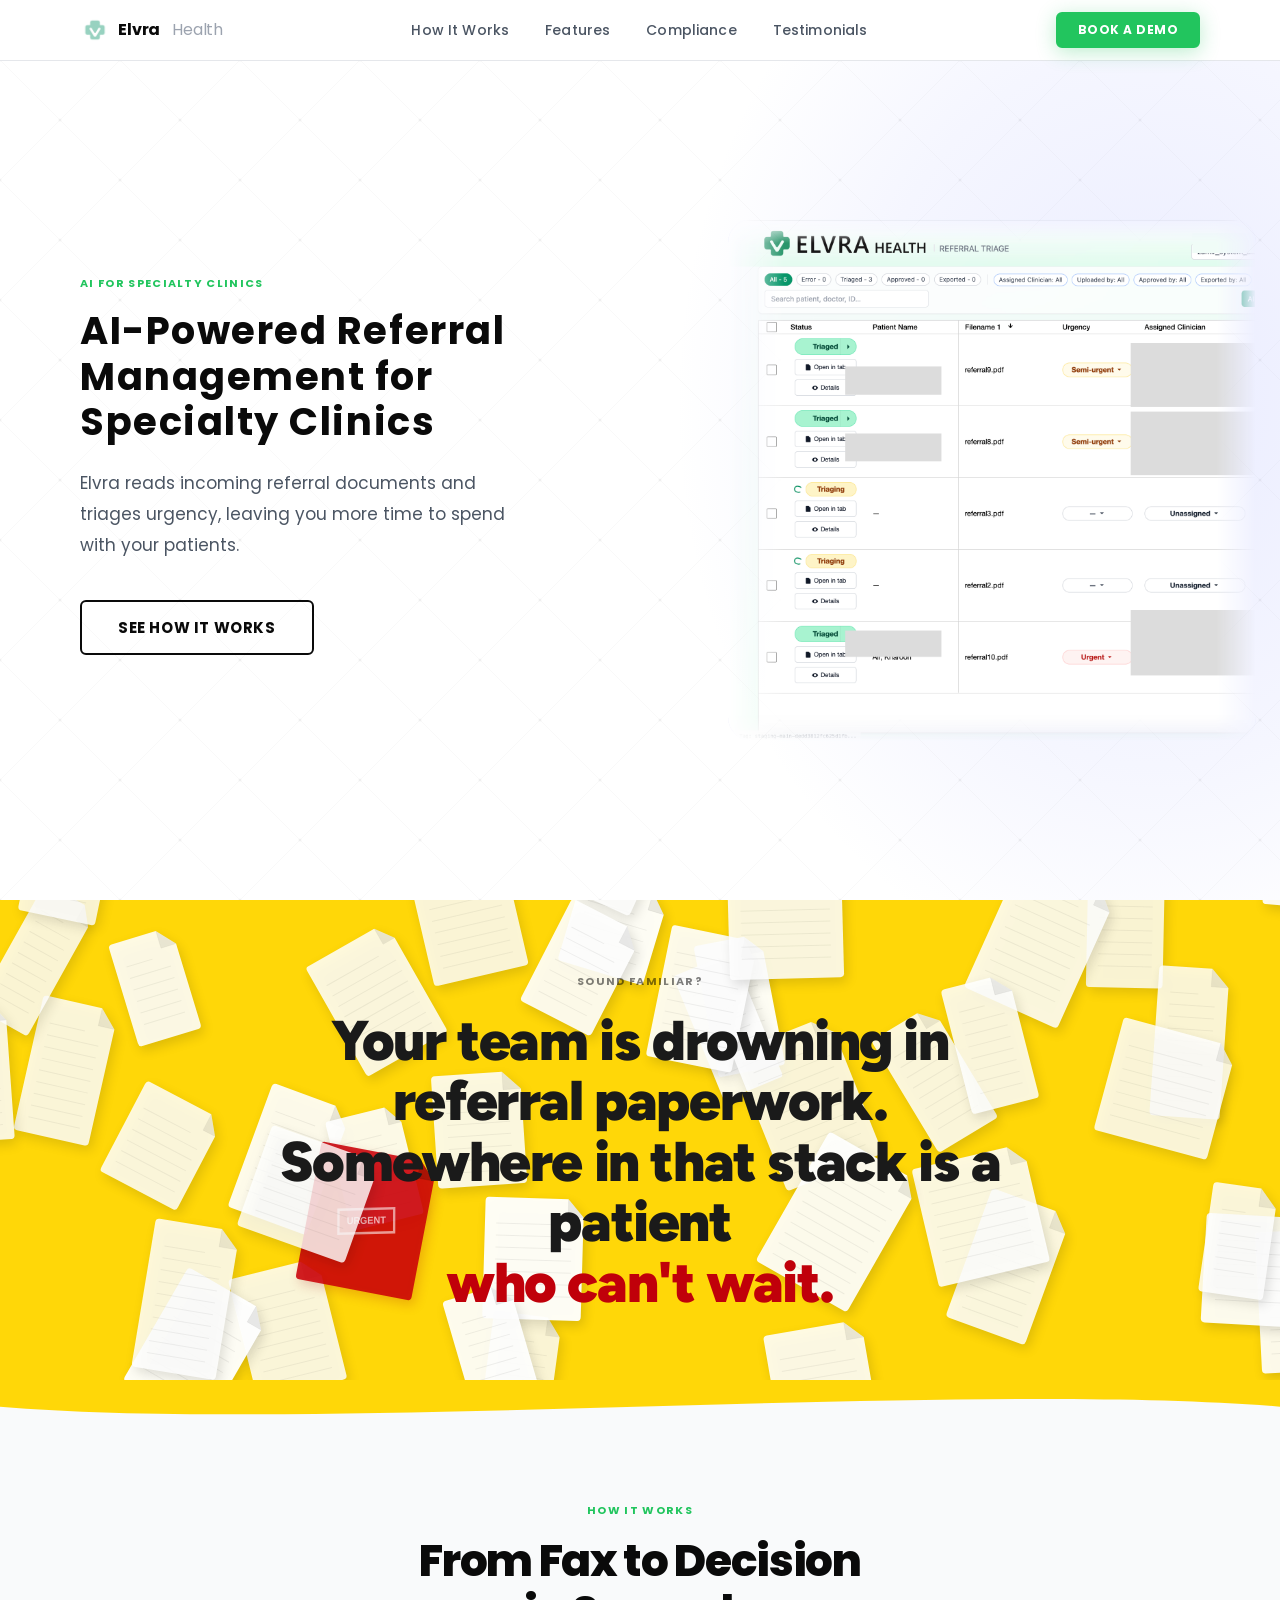
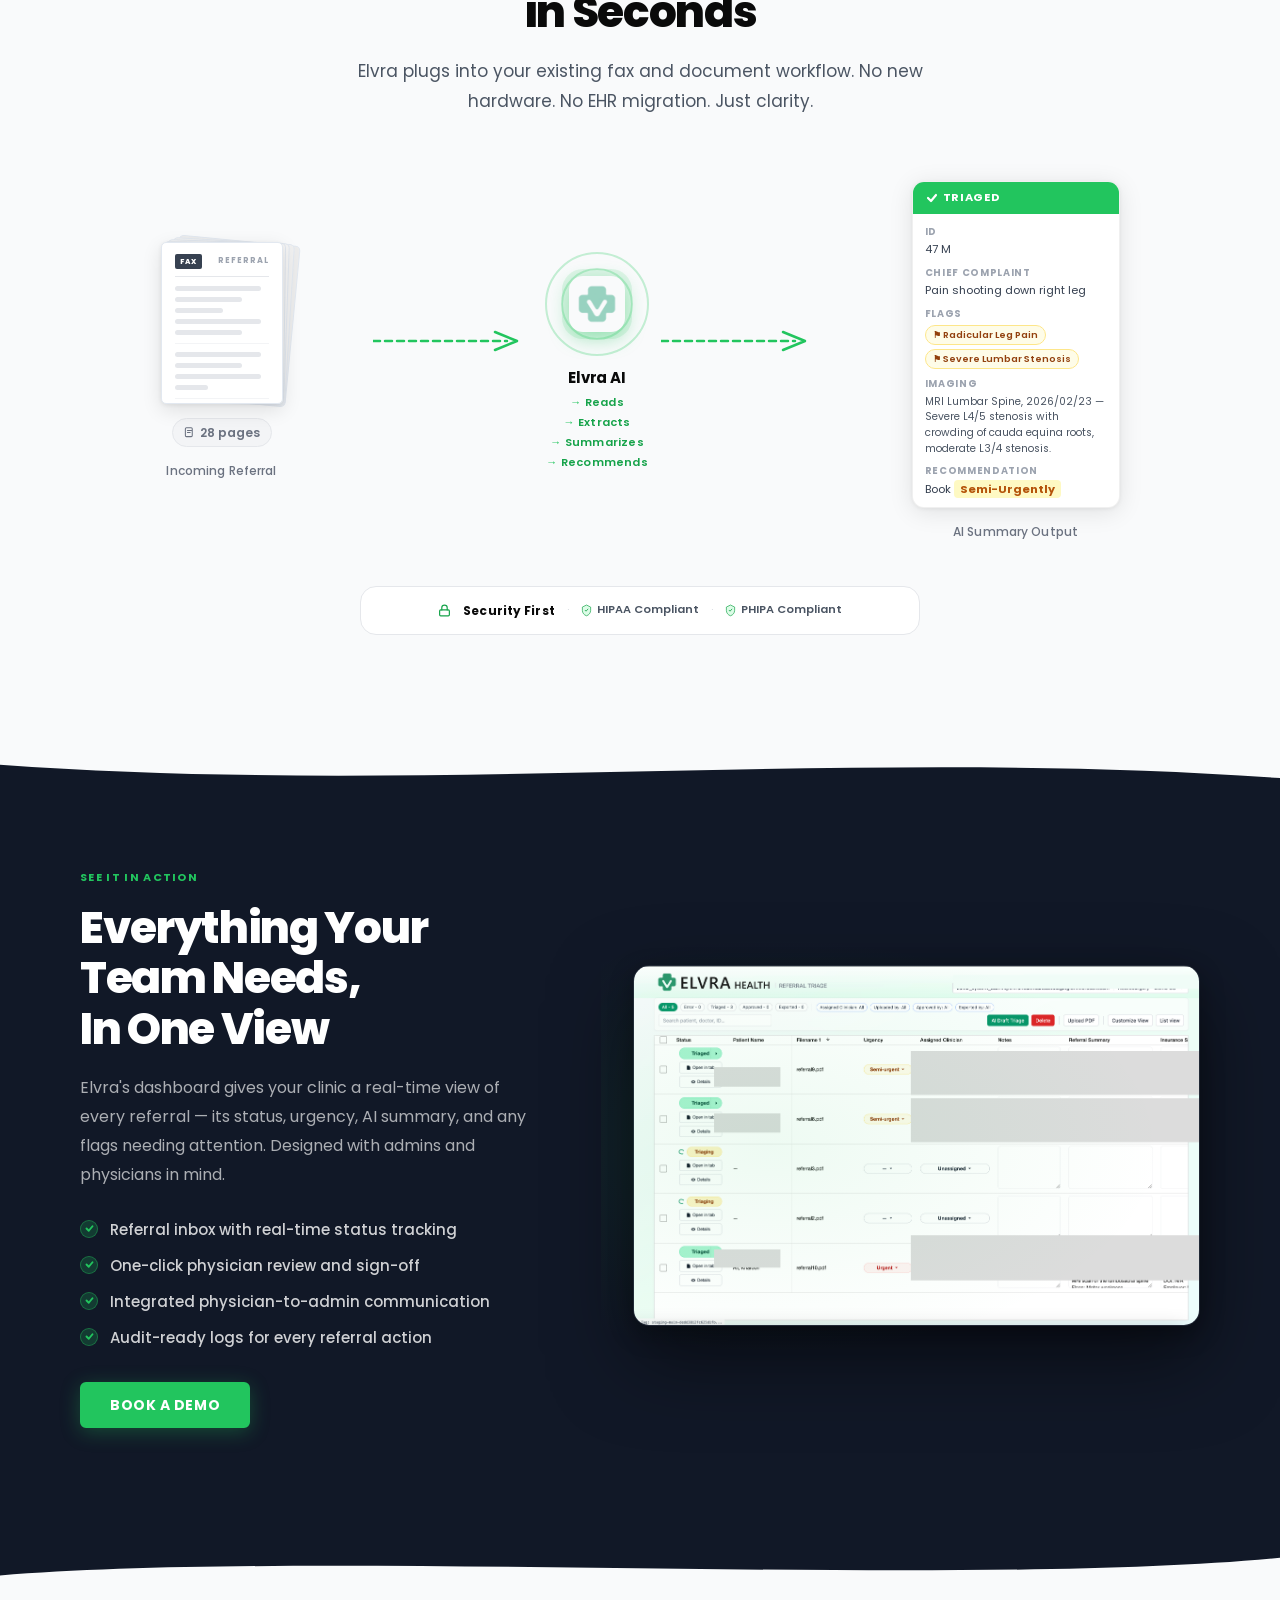
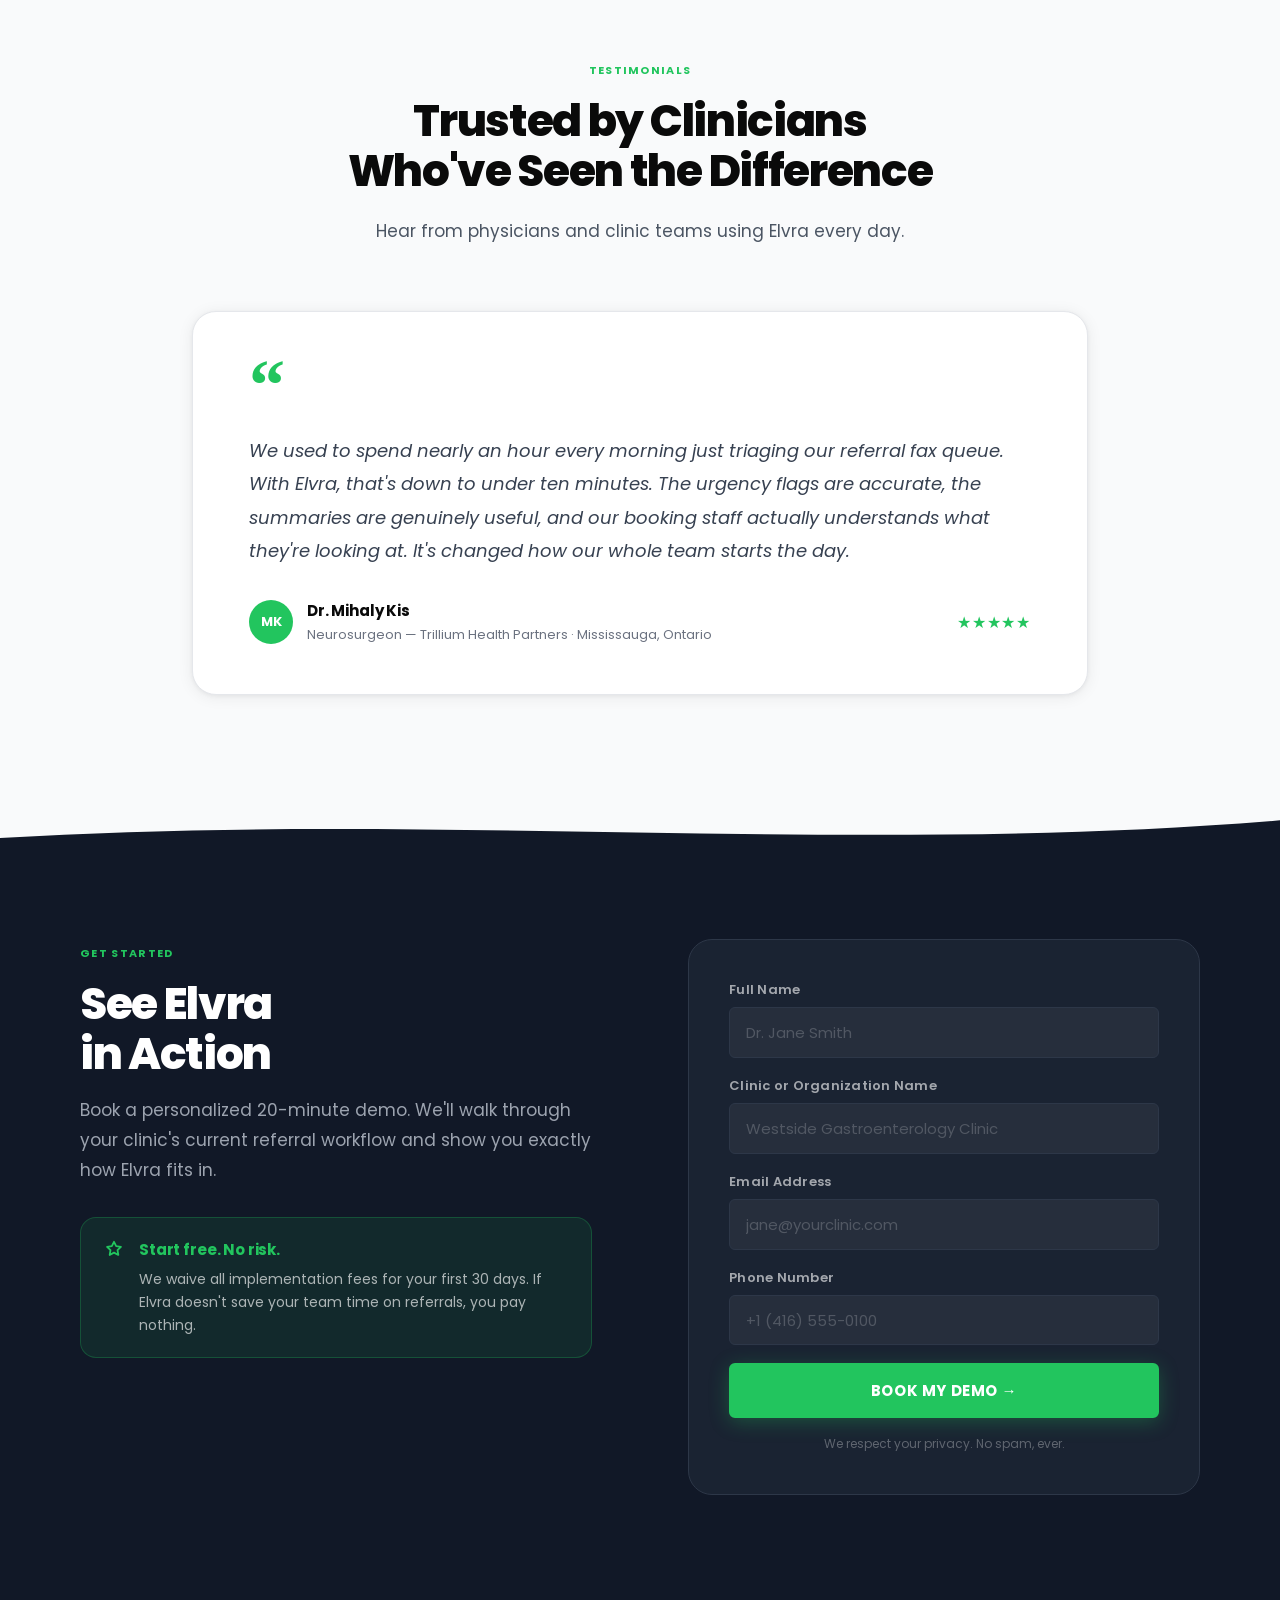
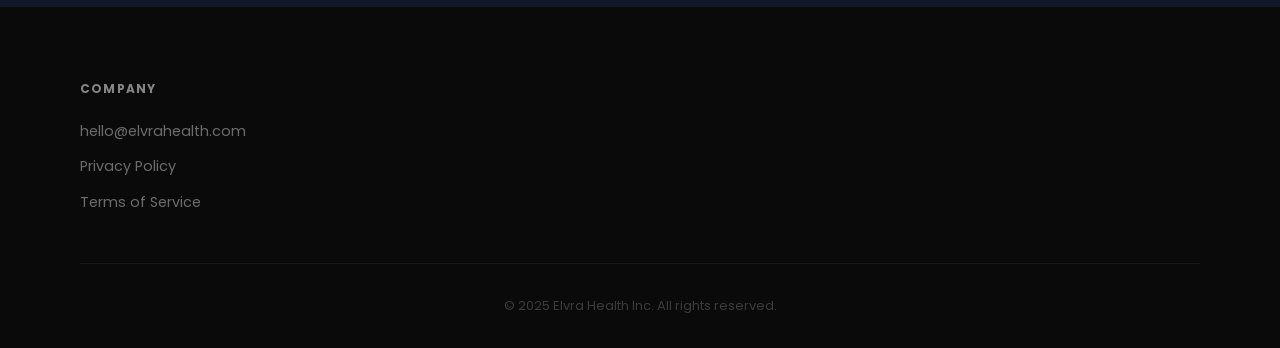
==== commit b329891a: "Polish hero screenshot edges and spread HiW infographic - Hero: add full rounded corners (radius-xl " ====
--- a/index.html
+++ b/index.html
@@ -256,9 +256,9 @@
 
       <!-- ARROW 1 -->
       <div class="hiw-flow" aria-hidden="true">
-        <svg class="hiw-flow__svg" viewBox="0 0 80 28" fill="none" xmlns="http://www.w3.org/2000/svg">
-          <path class="hiw-flow__dash" d="M0 14 L56 14" stroke="#22c55e" stroke-width="2.5" stroke-linecap="round" stroke-dasharray="7 5"/>
-          <polyline points="46,5 62,14 46,23" fill="none" stroke="#22c55e" stroke-width="2.5" stroke-linejoin="round" stroke-linecap="round"/>
+        <svg class="hiw-flow__svg" viewBox="0 0 160 28" preserveAspectRatio="none" fill="none" xmlns="http://www.w3.org/2000/svg">
+          <path class="hiw-flow__dash" d="M0 14 L134 14" stroke="#22c55e" stroke-width="2.5" stroke-linecap="round" stroke-dasharray="7 5"/>
+          <polyline points="122,5 144,14 122,23" fill="none" stroke="#22c55e" stroke-width="2.5" stroke-linejoin="round" stroke-linecap="round"/>
         </svg>
       </div>
 
@@ -282,9 +282,9 @@
 
       <!-- ARROW 2 -->
       <div class="hiw-flow" aria-hidden="true">
-        <svg class="hiw-flow__svg" viewBox="0 0 80 28" fill="none" xmlns="http://www.w3.org/2000/svg">
-          <path class="hiw-flow__dash" d="M0 14 L56 14" stroke="#22c55e" stroke-width="2.5" stroke-linecap="round" stroke-dasharray="7 5"/>
-          <polyline points="46,5 62,14 46,23" fill="none" stroke="#22c55e" stroke-width="2.5" stroke-linejoin="round" stroke-linecap="round"/>
+        <svg class="hiw-flow__svg" viewBox="0 0 160 28" preserveAspectRatio="none" fill="none" xmlns="http://www.w3.org/2000/svg">
+          <path class="hiw-flow__dash" d="M0 14 L134 14" stroke="#22c55e" stroke-width="2.5" stroke-linecap="round" stroke-dasharray="7 5"/>
+          <polyline points="122,5 144,14 122,23" fill="none" stroke="#22c55e" stroke-width="2.5" stroke-linejoin="round" stroke-linecap="round"/>
         </svg>
       </div>
 
--- a/styles.css
+++ b/styles.css
@@ -465,19 +465,7 @@
   position: relative;
   display: flex;
   align-items: center;
-}
-
-/* Soft white fade on the left edge — blends screenshot into page */
-.hero__visual::before {
-  content: '';
-  position: absolute;
-  left: 0;
-  top: 0;
-  width: 5rem;
-  height: 100%;
-  background: linear-gradient(to right, white 0%, transparent 100%);
-  z-index: 2;
-  pointer-events: none;
+  padding-right: 1.5rem; /* breathing room so right rounded corner isn't flush to viewport */
 }
 
 .hero__mockup-wrap {
@@ -490,15 +478,24 @@
 .hero__mockup {
   position: relative;
   z-index: 1;
-  border-radius: var(--radius-lg) 0 0 var(--radius-lg); /* no right-side radius — bleeds to edge */
+  border-radius: var(--radius-xl); /* rounded on all four corners */
   overflow: hidden;
-  /* Lavender glow spreads left to blend into the hero background */
+  /* Lavender glow blends into hero background */
   box-shadow:
-    -4rem 0 6rem 1rem rgba(158, 168, 255, 0.2),
-    0 0 4rem 2rem rgba(158, 168, 255, 0.25),
+    -4rem 0 6rem 1rem rgba(158, 168, 255, 0.18),
+    0 0 4rem 2rem rgba(158, 168, 255, 0.22),
     0 24px 64px rgba(0, 0, 0, 0.1);
-  border: 1px solid rgba(158, 168, 255, 0.25);
+  border: 1px solid rgba(158, 168, 255, 0.22);
   background: #f8fafc;
+  /* Soft fade at all edges — blends screenshot into the page */
+  -webkit-mask-image:
+    linear-gradient(to right,  transparent 0,            black 3.5rem, black calc(100% - 2.5rem), transparent 100%),
+    linear-gradient(to bottom, transparent 0,            black 1.5rem, black calc(100% - 1.5rem), transparent 100%);
+  -webkit-mask-composite: source-in;
+  mask-image:
+    linear-gradient(to right,  transparent 0,            black 3.5rem, black calc(100% - 2.5rem), transparent 100%),
+    linear-gradient(to bottom, transparent 0,            black 1.5rem, black calc(100% - 1.5rem), transparent 100%);
+  mask-composite: intersect;
 }
 
 .hero__mockup img {
@@ -756,7 +753,7 @@
 .hiw-visual {
   display: flex;
   align-items: center;
-  justify-content: center;
+  justify-content: space-between; /* spread across full container width */
   gap: 0;
   margin-top: 3.5rem;
   flex-wrap: wrap;
@@ -772,9 +769,15 @@
   flex-shrink: 0;
 }
 
+/* Outer columns flex-grow so they anchor to the edges */
+.hiw-visual > .hiw-col:first-child,
+.hiw-visual > .hiw-col:last-child {
+  flex: 1 0 auto;
+}
+
 .hiw-col--ai {
   gap: 0.5rem;
-  width: 112px;
+  flex-shrink: 0;
 }
 
 .hiw-col__name {
@@ -878,12 +881,17 @@
 
 /* ── Flow arrows ── */
 .hiw-flow {
-  flex-shrink: 0;
+  flex: 1 0 60px;      /* grow to fill available horizontal space */
+  max-width: 180px;    /* don't let arrows become absurdly long */
+  display: flex;
+  align-items: center;
+  justify-content: center;
   padding-bottom: 2.5rem; /* visually align with mid-point of columns */
 }
 
 .hiw-flow__svg {
-  width: 72px;
+  width: 100%;         /* scale with the flex container */
+  max-width: 160px;
   height: 28px;
   display: block;
 }
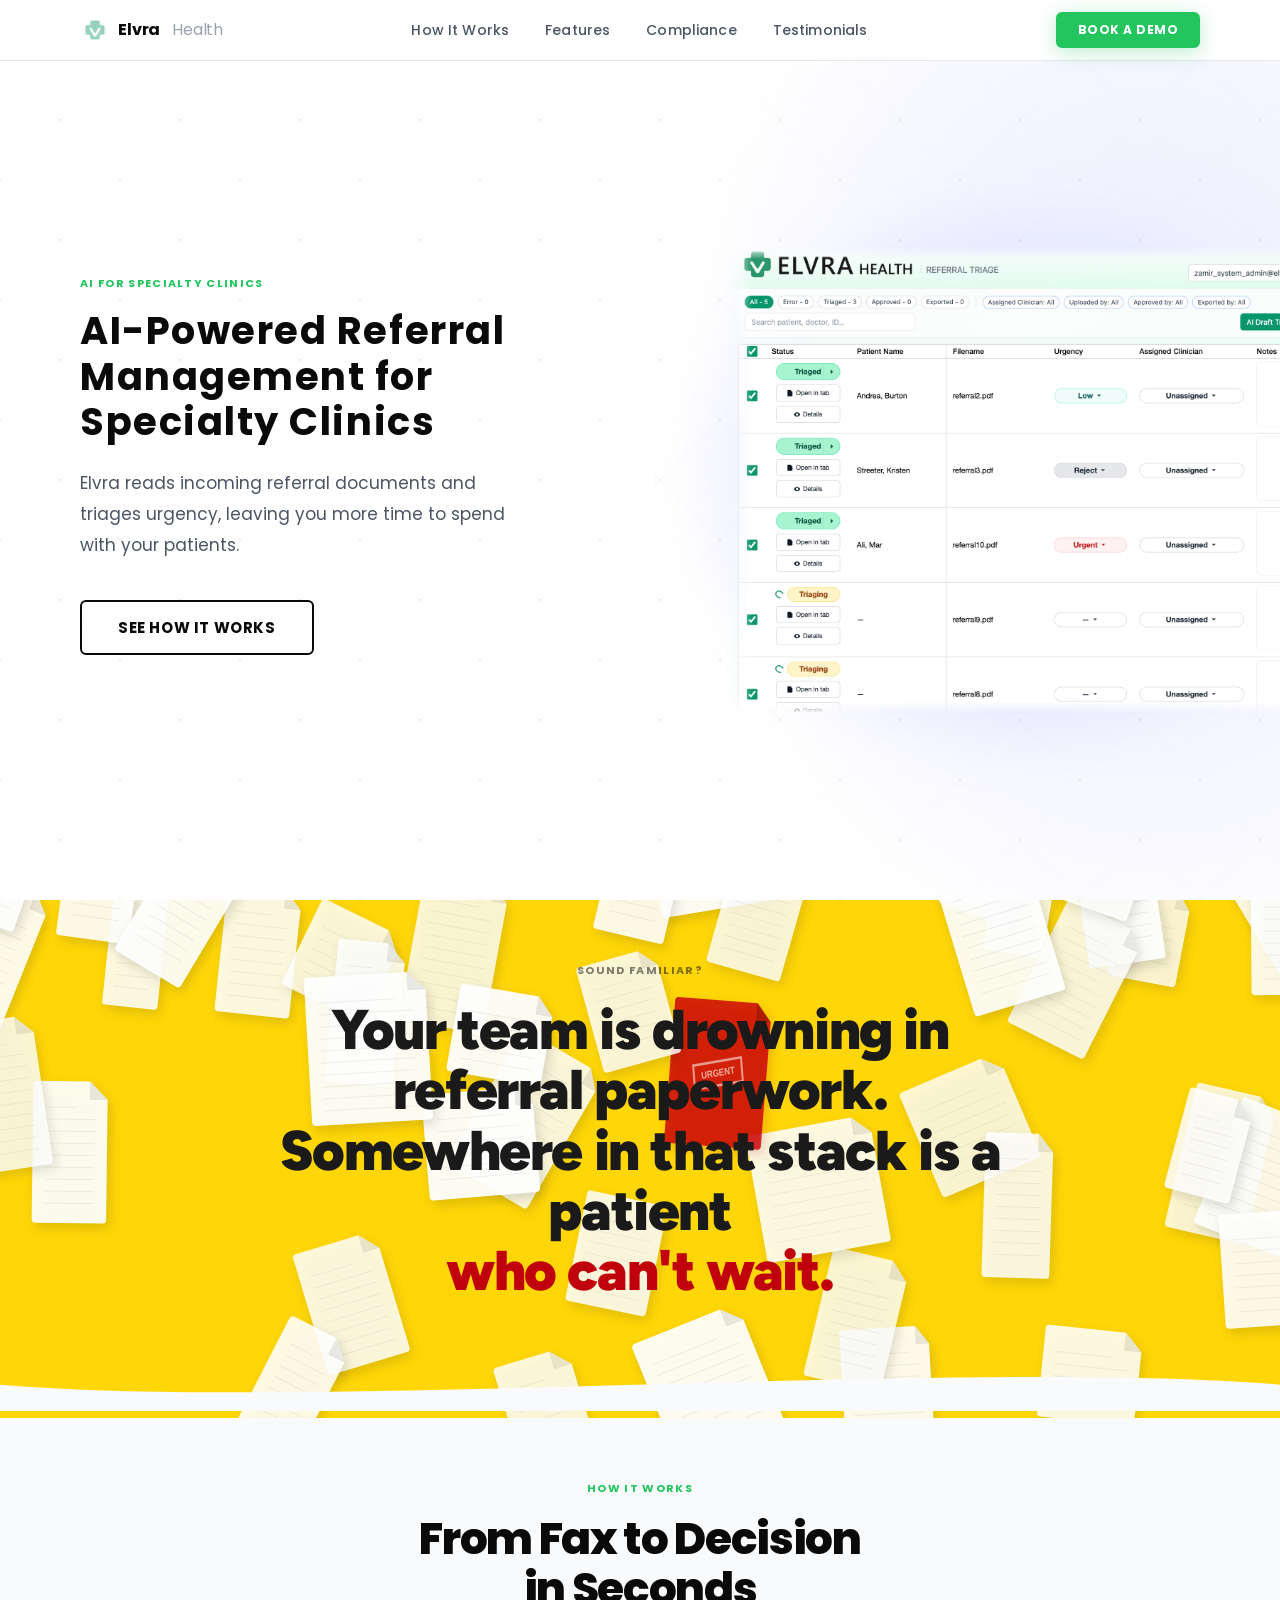
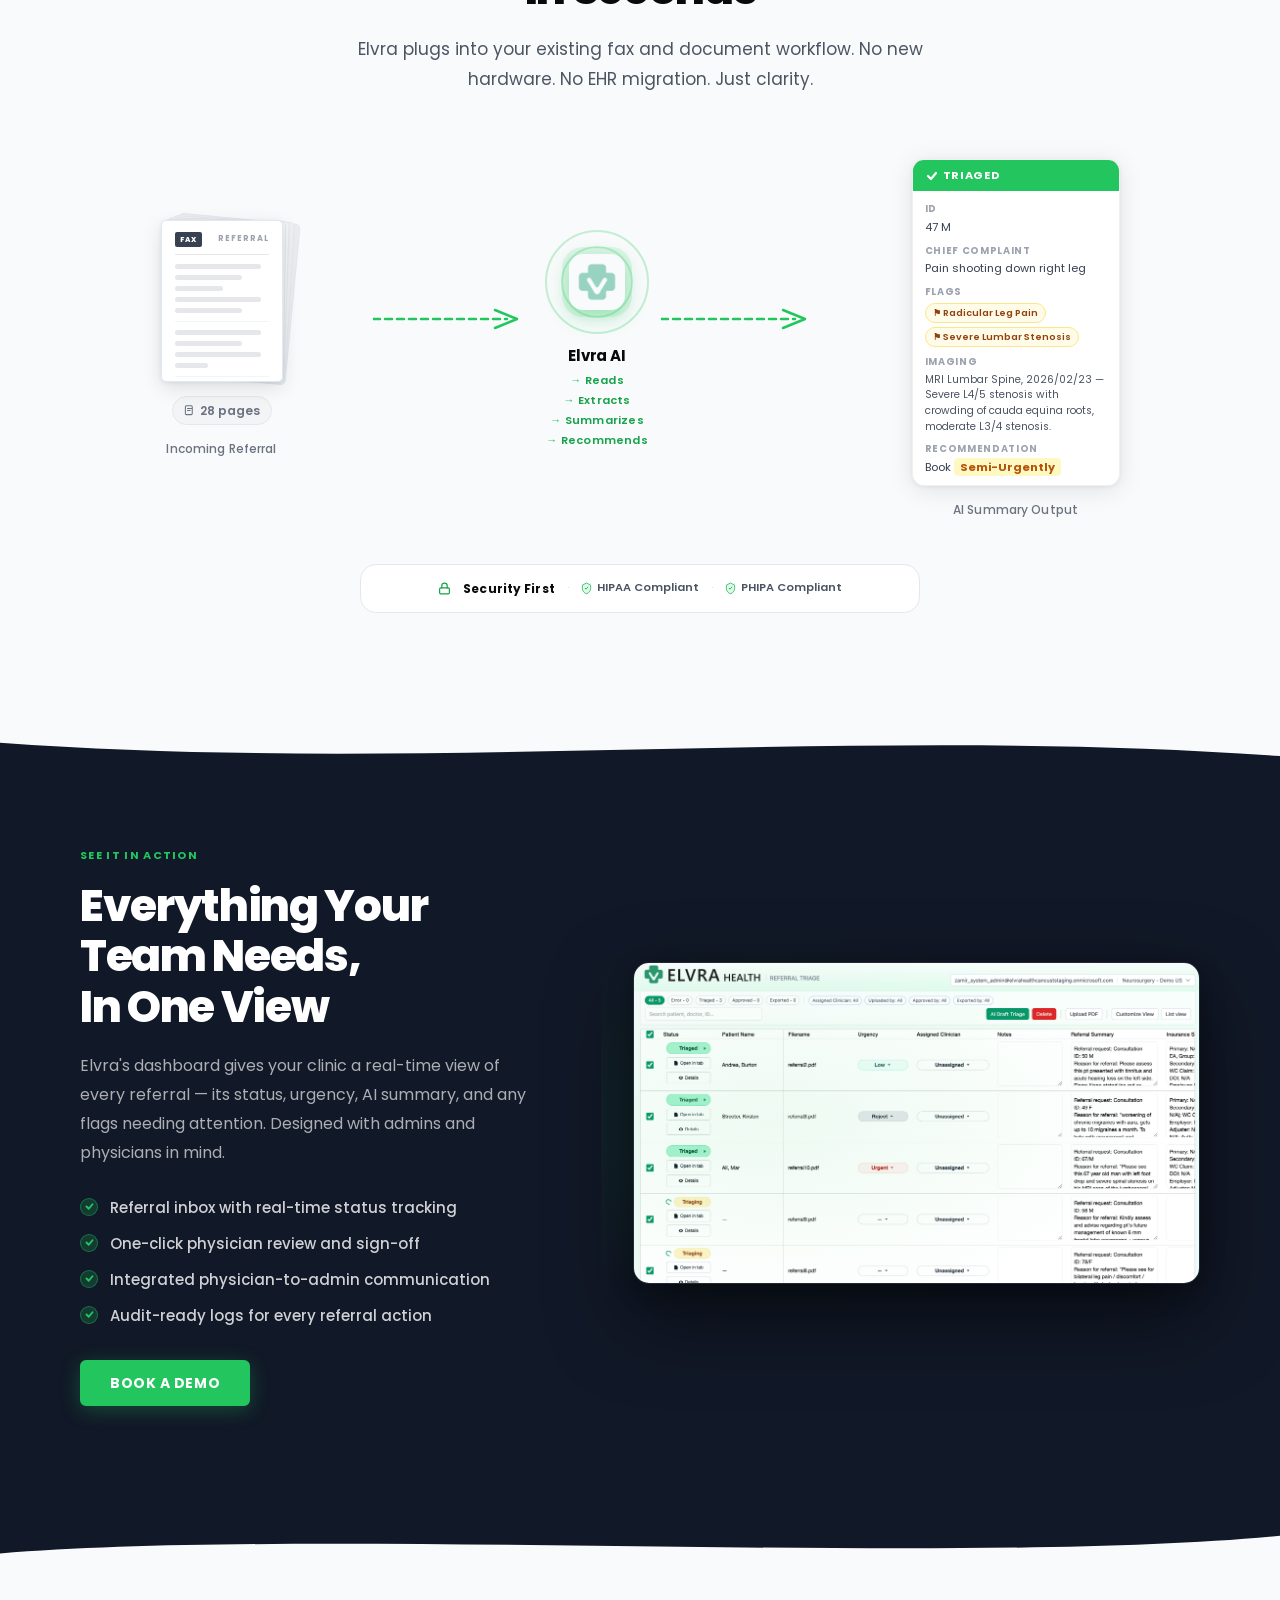
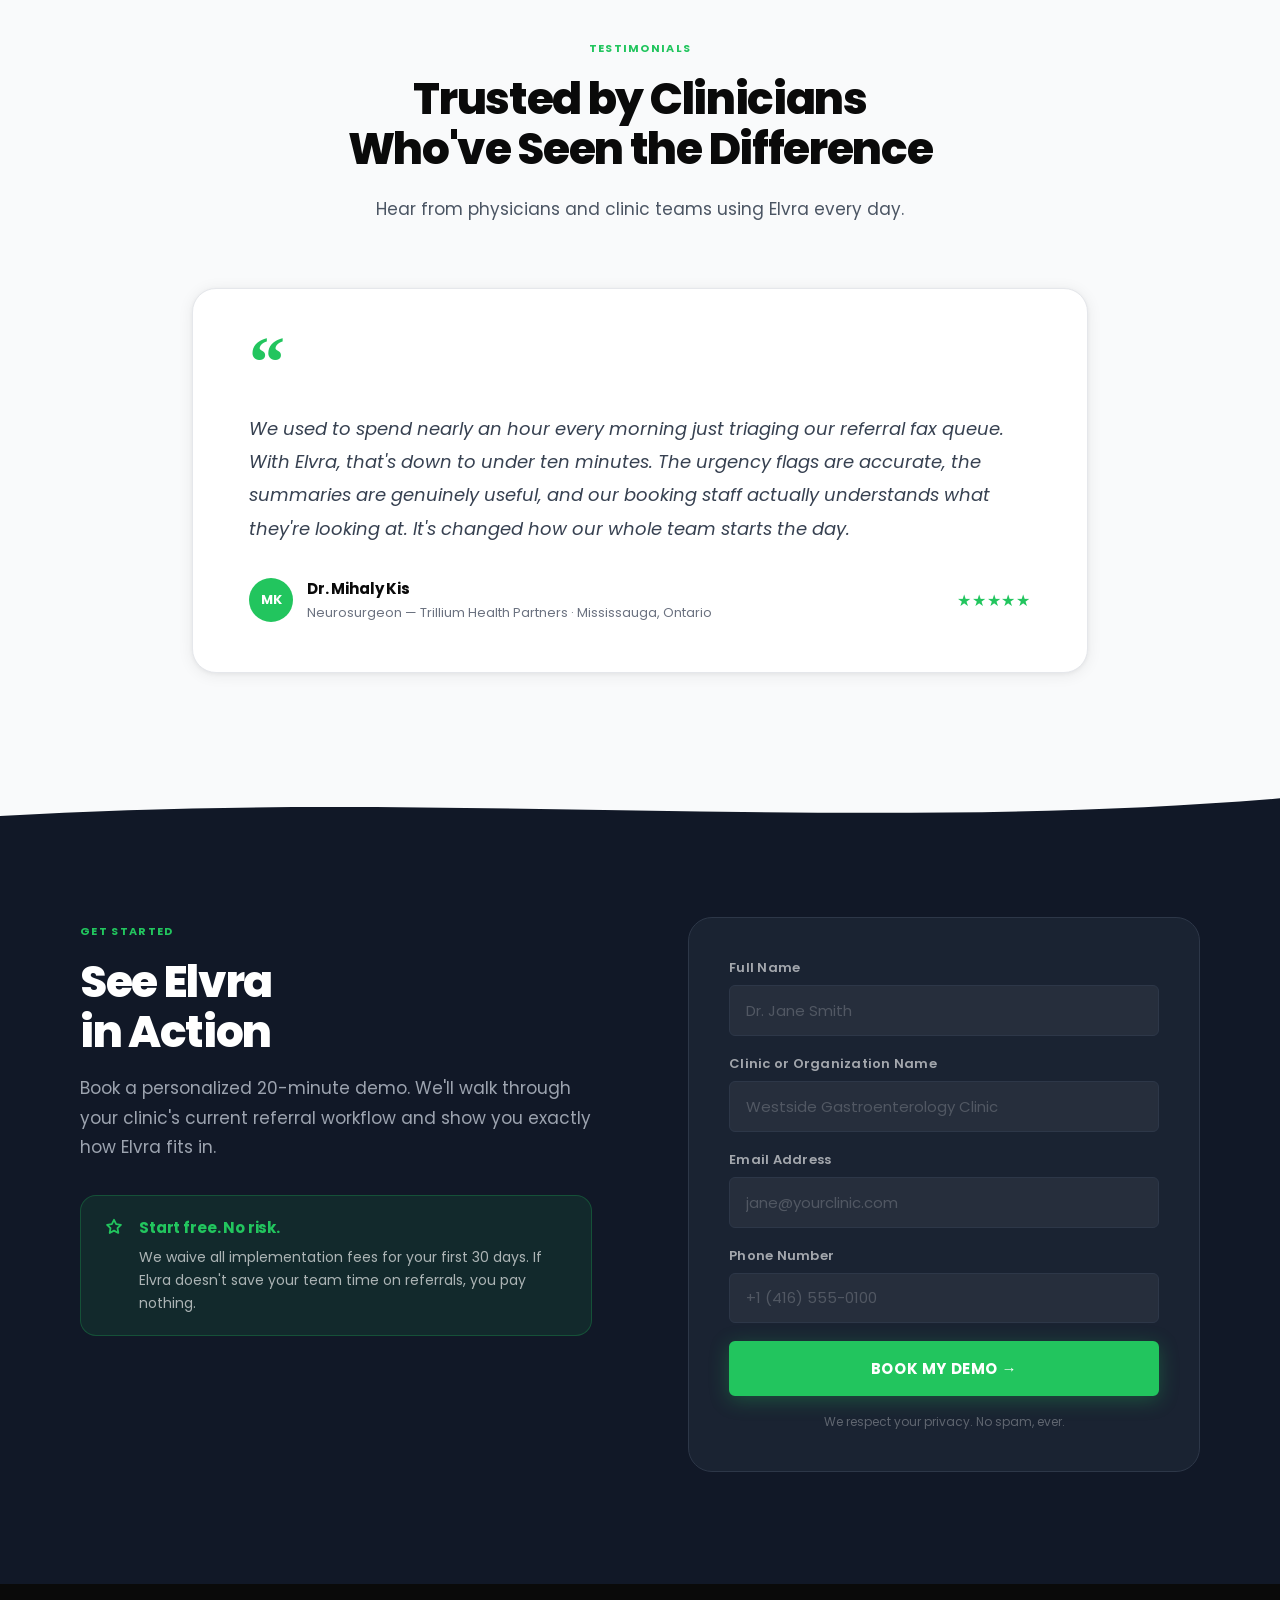
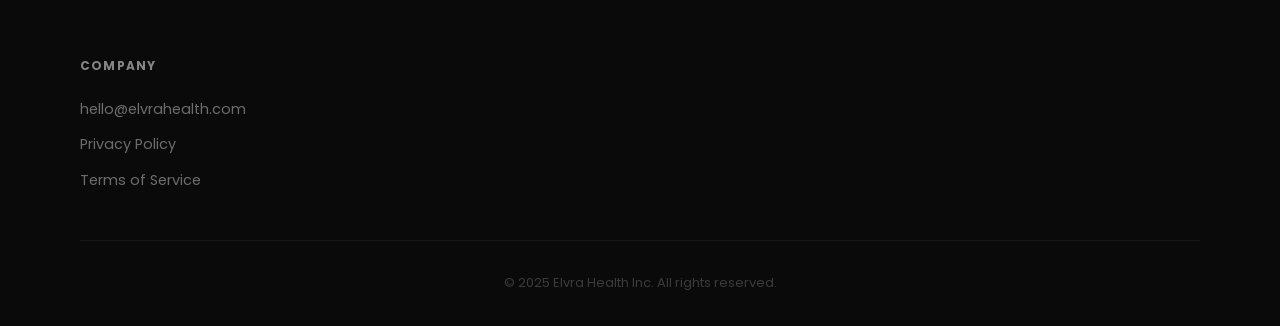
==== commit 09e8fe34: "Fix falling pages clipping at wave boundary in Sound Familiar section - Set overflow:visible + paddi" ====
--- a/index.html
+++ b/index.html
@@ -198,8 +198,11 @@
   </div>
 </section>
 
-<!-- Wave divider: yellow → gray -->
-<div class="wave-divider" style="background:#FFD708;" aria-hidden="true">
+<!-- Wave divider: yellow → gray
+     background:transparent lets the yellow section + falling pages show through
+     above the curve; the white SVG fill masks pages below the curve.
+     margin-top pulls the wave up over the extra padding-bottom on .problem-section. -->
+<div class="wave-divider wave-divider--problem" aria-hidden="true">
   <svg viewBox="0 0 1440 60" preserveAspectRatio="none" xmlns="http://www.w3.org/2000/svg">
     <path d="M0,30 C360,60 1080,0 1440,30 L1440,60 L0,60 Z" fill="#f9fafb"/>
   </svg>
--- a/styles.css
+++ b/styles.css
@@ -465,7 +465,7 @@
   position: relative;
   display: flex;
   align-items: center;
-  padding-right: 1.5rem; /* breathing room so right rounded corner isn't flush to viewport */
+  /* no right padding — screenshot goes flush to viewport edge */
 }
 
 .hero__mockup-wrap {
@@ -473,28 +473,40 @@
   width: 100%;
 }
 
+/* Glow lives on the wrapper so it isn't clipped by the mask on .hero__mockup */
+.hero__mockup-wrap::before {
+  content: '';
+  position: absolute;
+  inset: -10% -3rem; /* overshoots all four edges so glow radiates all around */
+  background: radial-gradient(ellipse at 50% 50%,
+    rgba(138, 148, 255, 0.28) 0%,
+    rgba(138, 148, 255, 0.12) 50%,
+    transparent 75%);
+  filter: blur(20px);
+  border-radius: 50%;
+  pointer-events: none;
+  z-index: 0;
+}
+
 .hero__mockup-glow { display: none; }
 
 .hero__mockup {
   position: relative;
   z-index: 1;
-  border-radius: var(--radius-xl); /* rounded on all four corners */
+  /* Round only the left side — right edge goes flush with the viewport */
+  border-radius: var(--radius-xl) 0 0 var(--radius-xl);
   overflow: hidden;
-  /* Lavender glow blends into hero background */
-  box-shadow:
-    -4rem 0 6rem 1rem rgba(158, 168, 255, 0.18),
-    0 0 4rem 2rem rgba(158, 168, 255, 0.22),
-    0 24px 64px rgba(0, 0, 0, 0.1);
   border: 1px solid rgba(158, 168, 255, 0.22);
+  border-right: none;
   background: #f8fafc;
-  /* Soft fade at all edges — blends screenshot into the page */
+  /* Fade only on the left edge (blend into page) and very subtly top/bottom */
   -webkit-mask-image:
-    linear-gradient(to right,  transparent 0,            black 3.5rem, black calc(100% - 2.5rem), transparent 100%),
-    linear-gradient(to bottom, transparent 0,            black 1.5rem, black calc(100% - 1.5rem), transparent 100%);
+    linear-gradient(to right, transparent 0, black 1.5rem, black 100%),
+    linear-gradient(to bottom, transparent 0, black 0.75rem, black calc(100% - 0.75rem), transparent 100%);
   -webkit-mask-composite: source-in;
   mask-image:
-    linear-gradient(to right,  transparent 0,            black 3.5rem, black calc(100% - 2.5rem), transparent 100%),
-    linear-gradient(to bottom, transparent 0,            black 1.5rem, black calc(100% - 1.5rem), transparent 100%);
+    linear-gradient(to right, transparent 0, black 1.5rem, black 100%),
+    linear-gradient(to bottom, transparent 0, black 0.75rem, black calc(100% - 0.75rem), transparent 100%);
   mask-composite: intersect;
 }
 
@@ -705,7 +717,8 @@
   display: flex;
   align-items: center;
   justify-content: center;
-  overflow: hidden;
+  overflow: visible; /* let canvas draw into the wave zone below */
+  padding-bottom: 60px; /* extra height so canvas reaches into the wave */
 }
 
 .problem-section__canvas {
@@ -1581,6 +1594,15 @@
   margin-bottom: -1px;
 }
 
+/* Problem section wave: overlaps the bottom of the yellow section so
+   falling pages render behind it — canvas z-index 5, wave z-index 10 */
+.wave-divider--problem {
+  position: relative;
+  z-index: 10;
+  margin-top: -60px;   /* pull up by the same amount as section padding-bottom */
+  background: transparent; /* yellow section bg shows through above the curve */
+}
+
 .wave-divider svg {
   display: block;
   width: 100%;
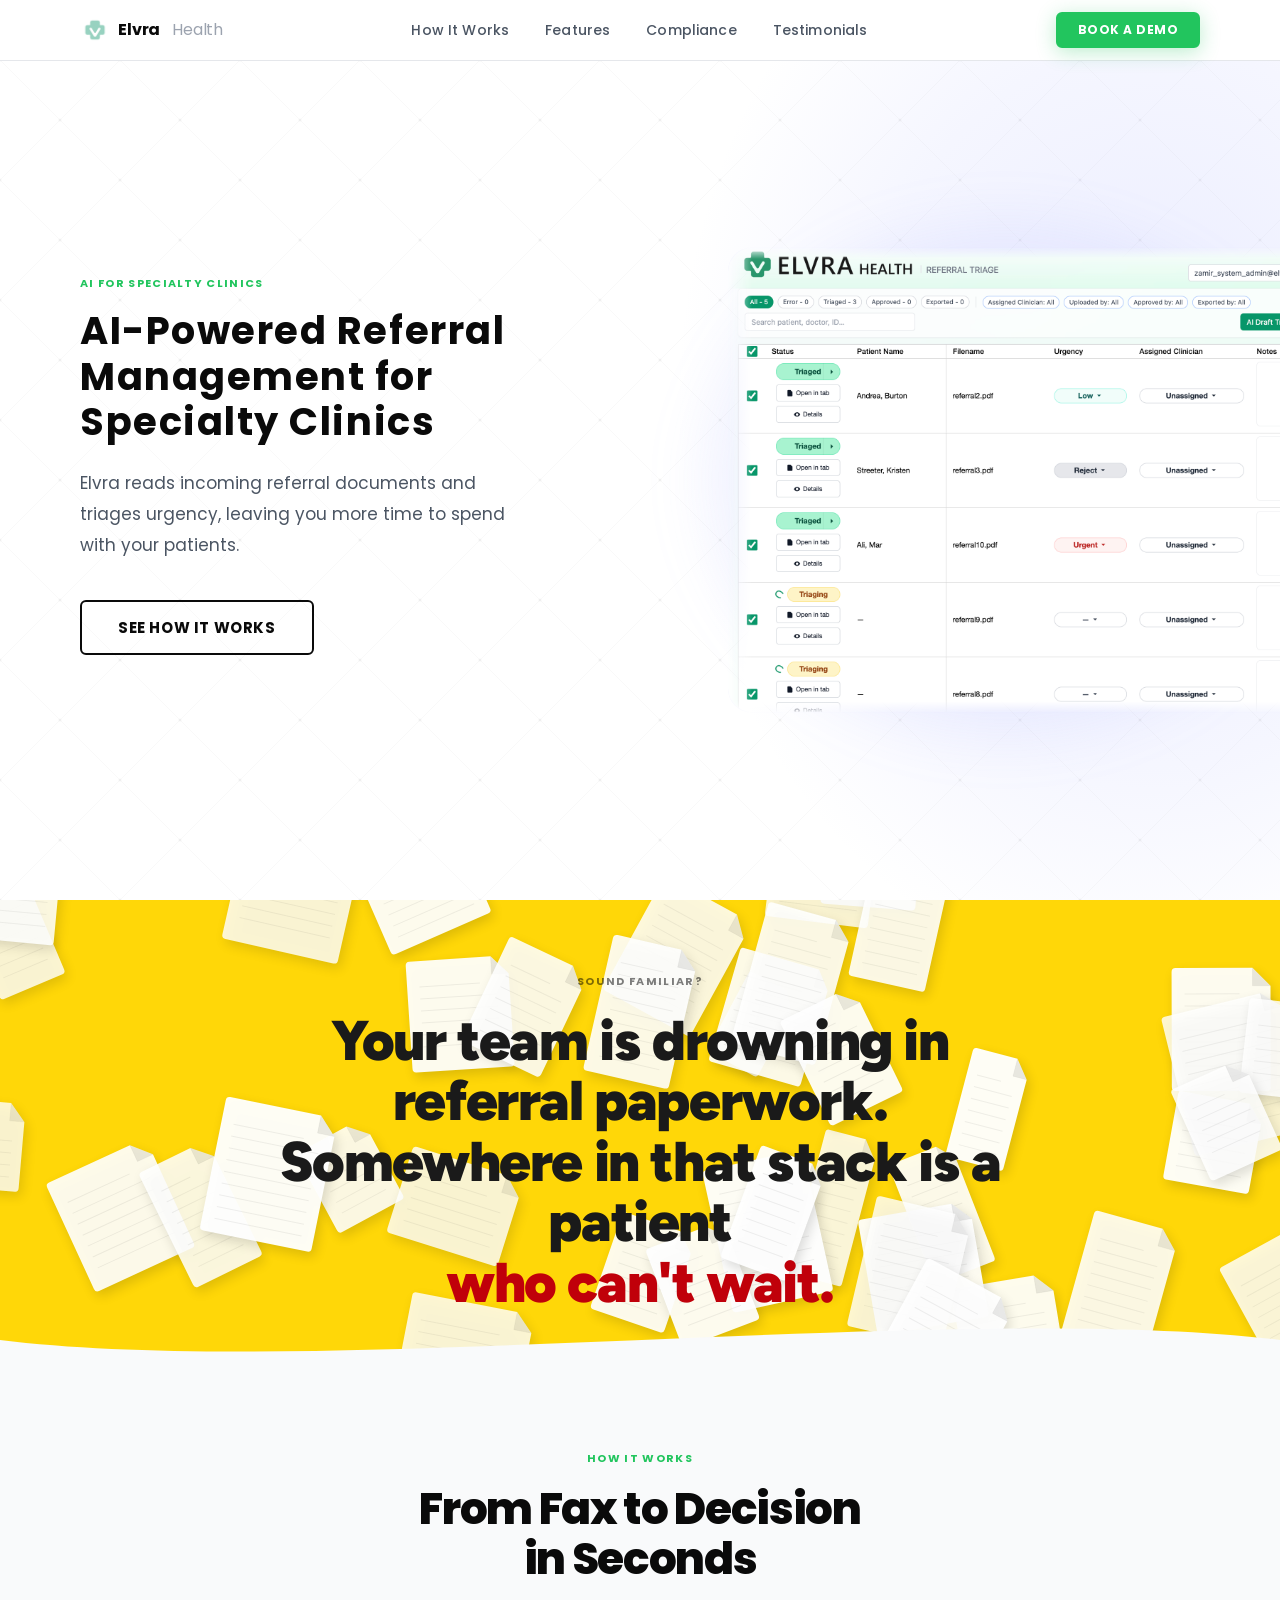
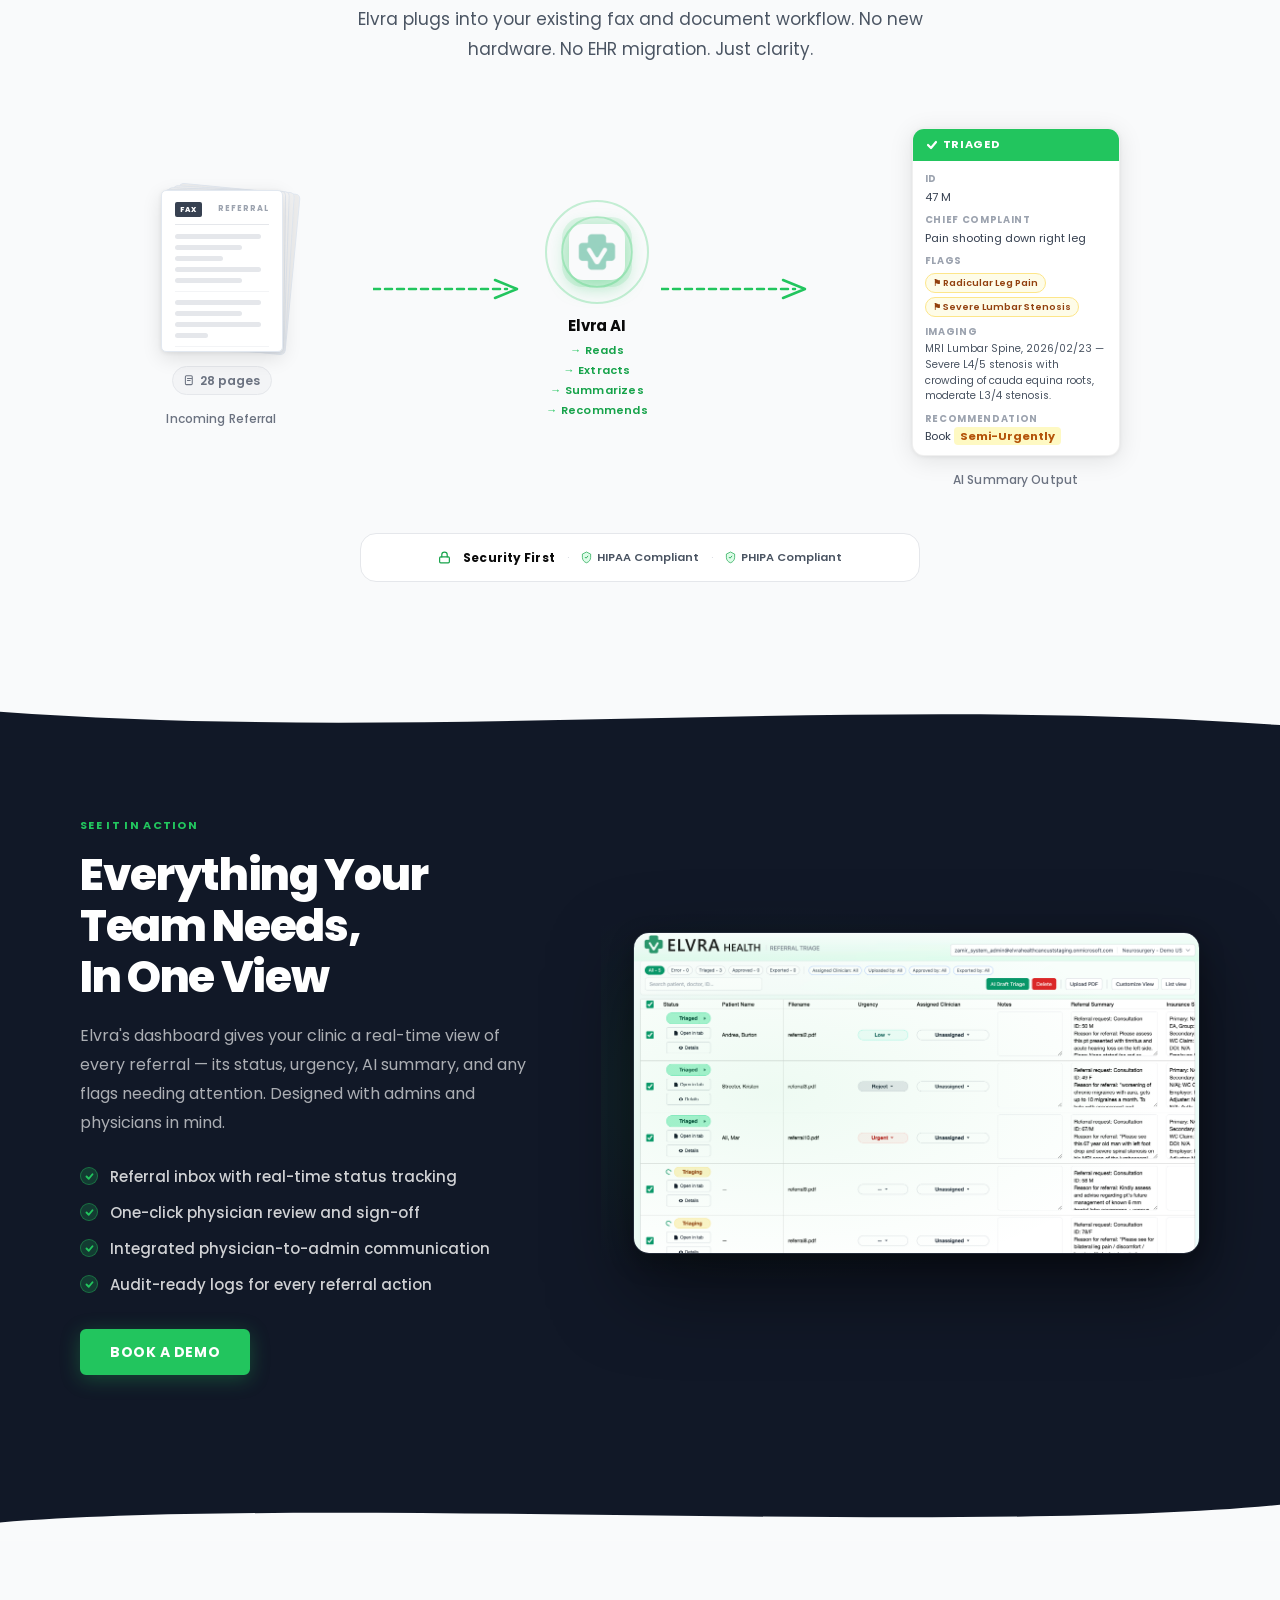
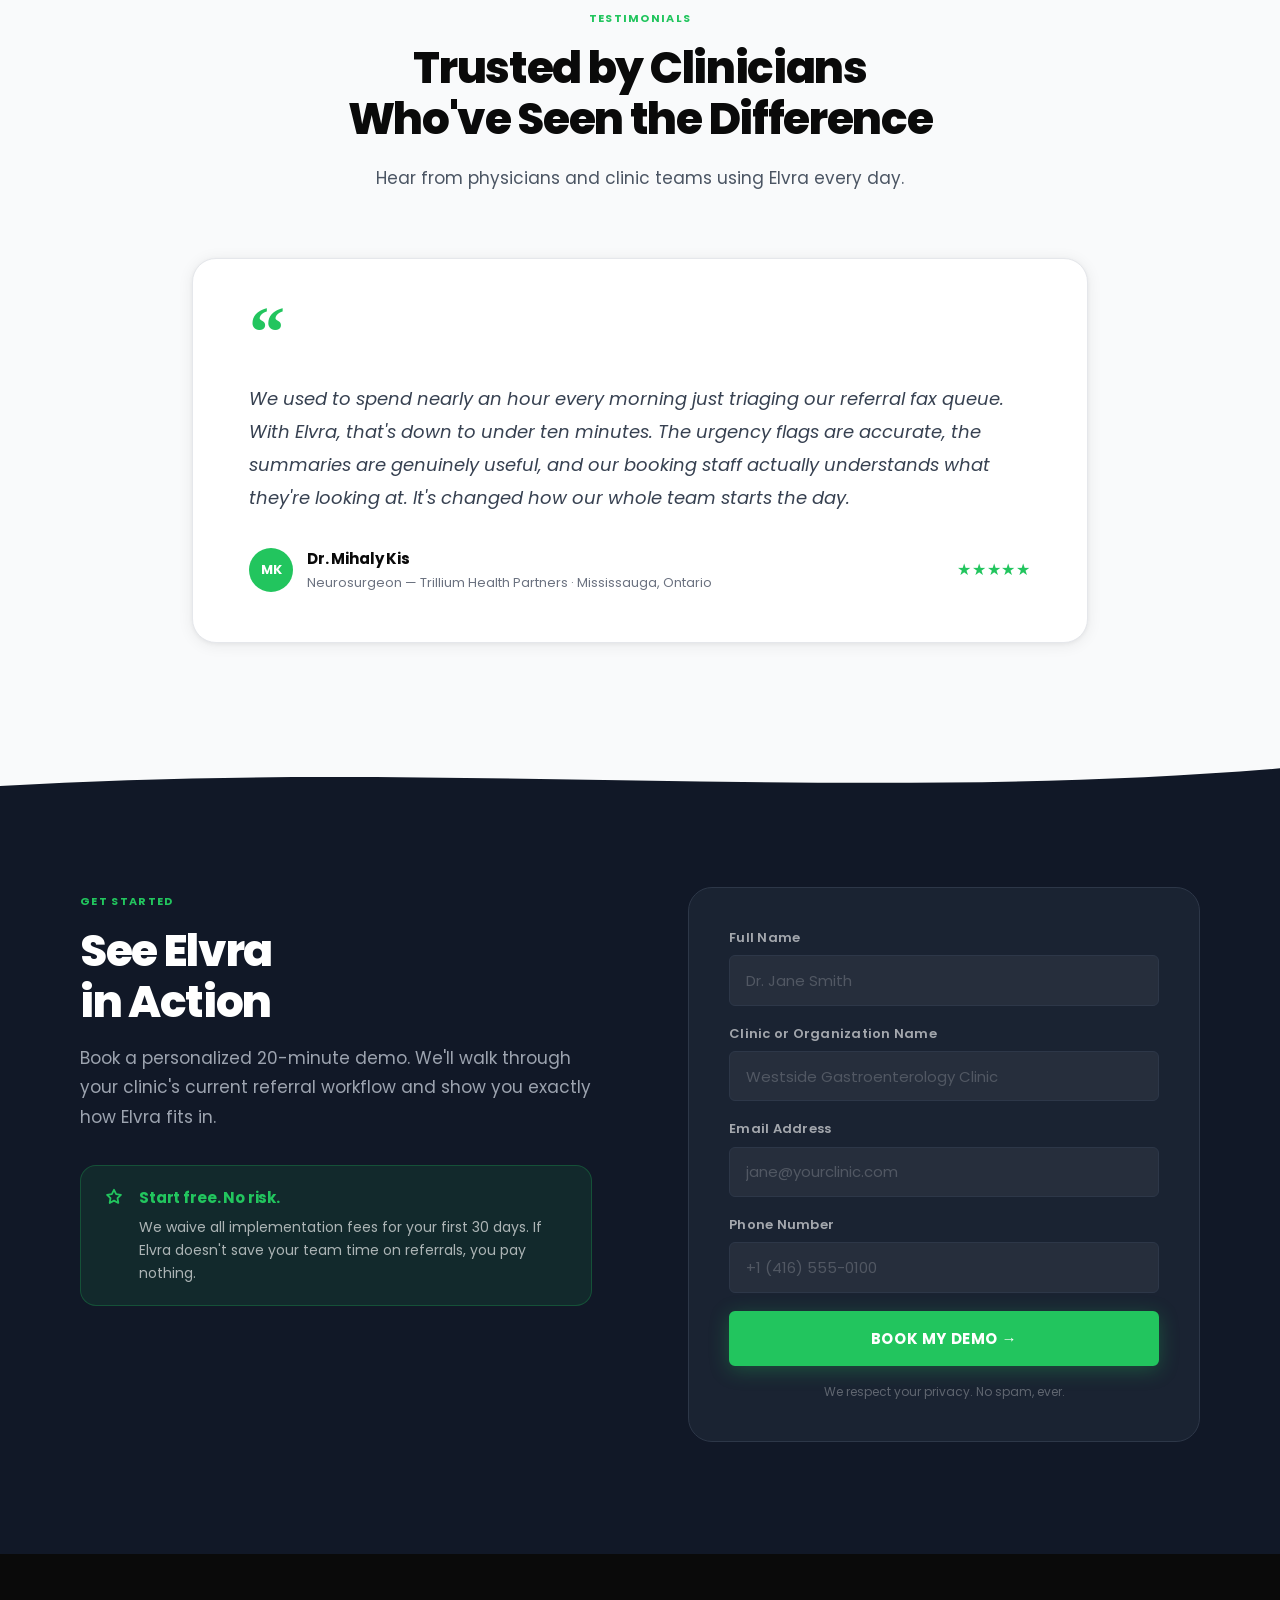
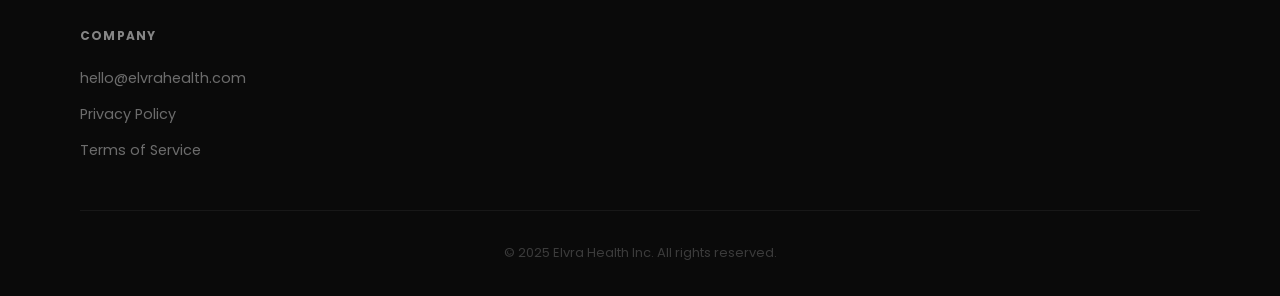
==== commit 9646515c: "Embed wave inside problem section so pages fall behind it cleanly - Move wave SVG inside .problem-se" ====
--- a/index.html
+++ b/index.html
@@ -196,17 +196,14 @@
       <em>who can't wait.</em>
     </h2>
   </div>
+  <!-- Wave embedded inside the section so pages fall behind it naturally.
+       Gray fill covers pages below the curve; transparent above shows yellow. -->
+  <div class="problem-section__wave" aria-hidden="true">
+    <svg viewBox="0 0 1440 80" preserveAspectRatio="none" xmlns="http://www.w3.org/2000/svg">
+      <path d="M0,40 C360,80 1080,0 1440,40 L1440,80 L0,80 Z" fill="#f9fafb"/>
+    </svg>
+  </div>
 </section>
-
-<!-- Wave divider: yellow → gray
-     background:transparent lets the yellow section + falling pages show through
-     above the curve; the white SVG fill masks pages below the curve.
-     margin-top pulls the wave up over the extra padding-bottom on .problem-section. -->
-<div class="wave-divider wave-divider--problem" aria-hidden="true">
-  <svg viewBox="0 0 1440 60" preserveAspectRatio="none" xmlns="http://www.w3.org/2000/svg">
-    <path d="M0,30 C360,60 1080,0 1440,30 L1440,60 L0,60 Z" fill="#f9fafb"/>
-  </svg>
-</div>
 
 <!-- ================================================
      HOW IT WORKS
--- a/styles.css
+++ b/styles.css
@@ -717,8 +717,26 @@
   display: flex;
   align-items: center;
   justify-content: center;
-  overflow: visible; /* let canvas draw into the wave zone below */
-  padding-bottom: 60px; /* extra height so canvas reaches into the wave */
+  overflow: hidden;
+}
+
+/* Wave lives inside the section — pages fall behind it, gray fill masks
+   anything below the curve, transparent above shows yellow + pages */
+.problem-section__wave {
+  position: absolute;
+  bottom: 0;
+  left: 0;
+  right: 0;
+  height: 80px;
+  z-index: 15; /* above canvas (5), below text content (20) */
+  line-height: 0;
+  pointer-events: none;
+}
+
+.problem-section__wave svg {
+  display: block;
+  width: 100%;
+  height: 100%;
 }
 
 .problem-section__canvas {
@@ -1594,14 +1612,6 @@
   margin-bottom: -1px;
 }
 
-/* Problem section wave: overlaps the bottom of the yellow section so
-   falling pages render behind it — canvas z-index 5, wave z-index 10 */
-.wave-divider--problem {
-  position: relative;
-  z-index: 10;
-  margin-top: -60px;   /* pull up by the same amount as section padding-bottom */
-  background: transparent; /* yellow section bg shows through above the curve */
-}
 
 .wave-divider svg {
   display: block;
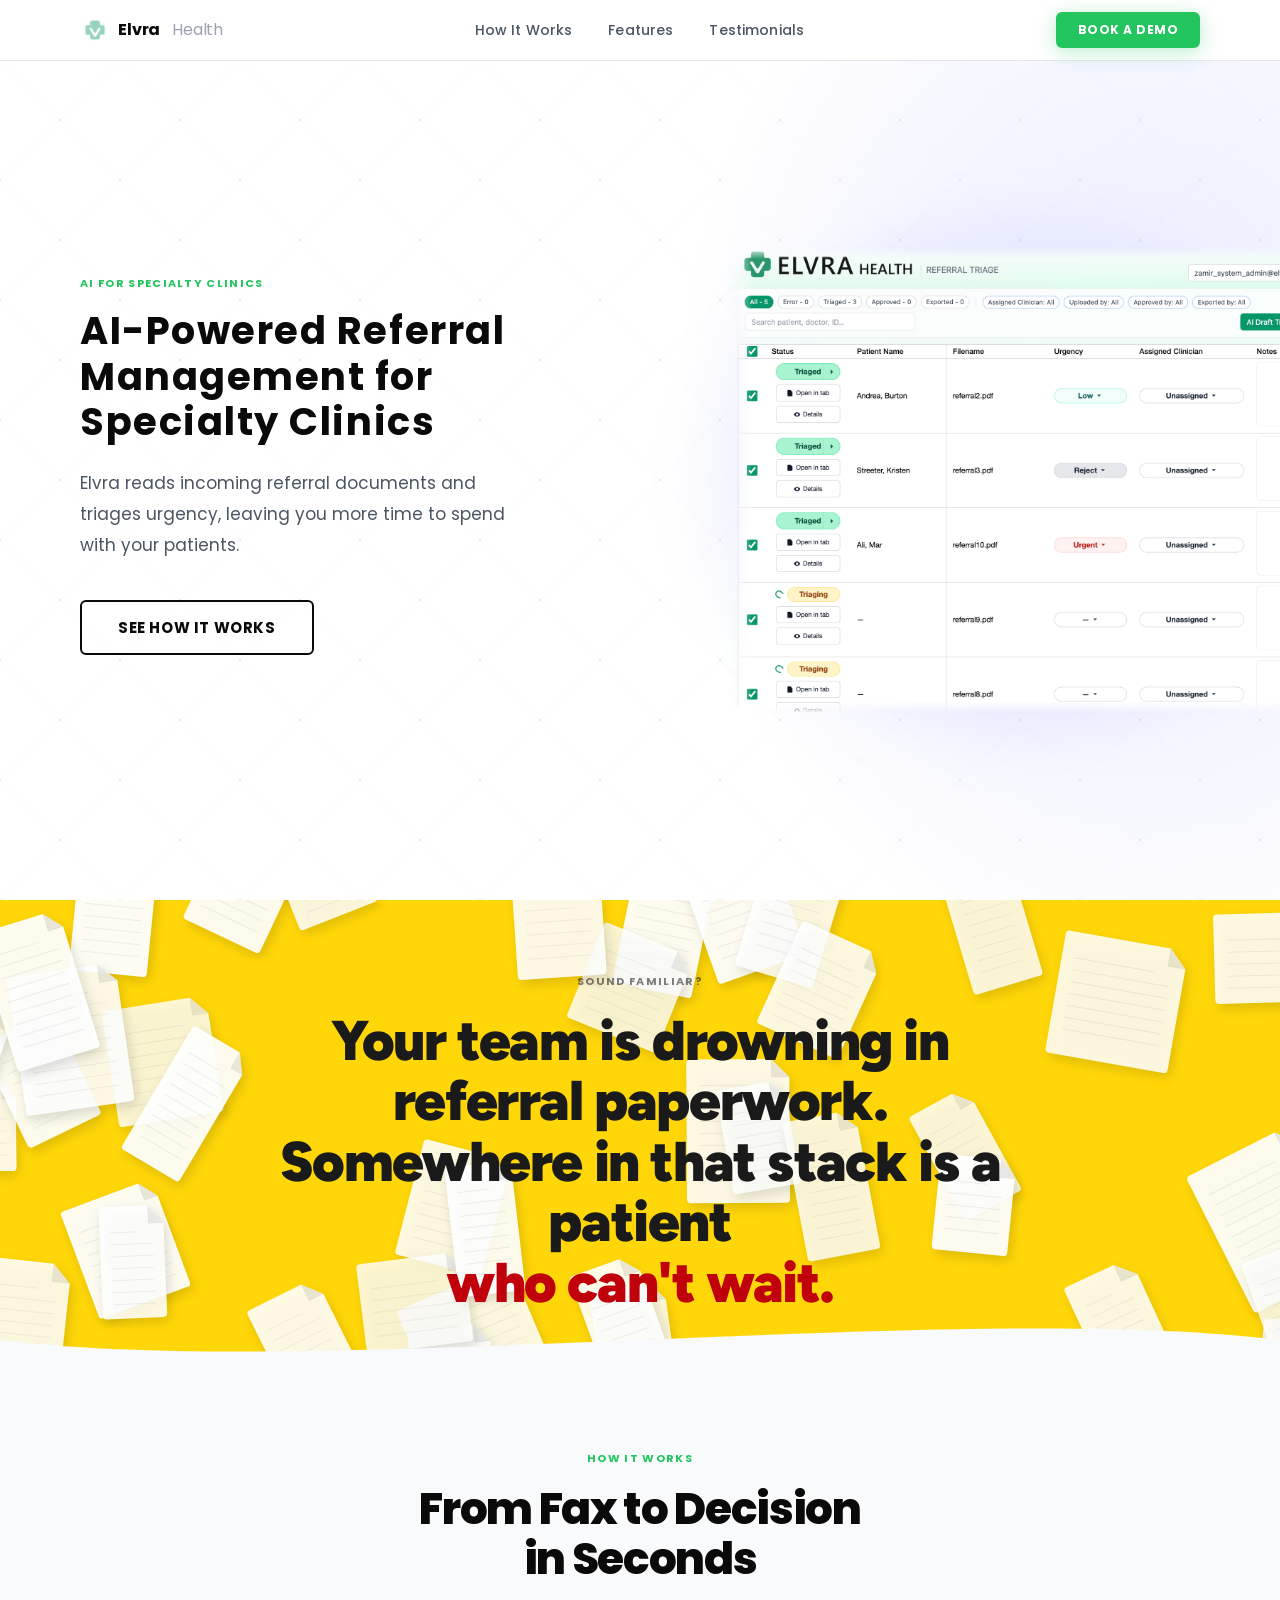
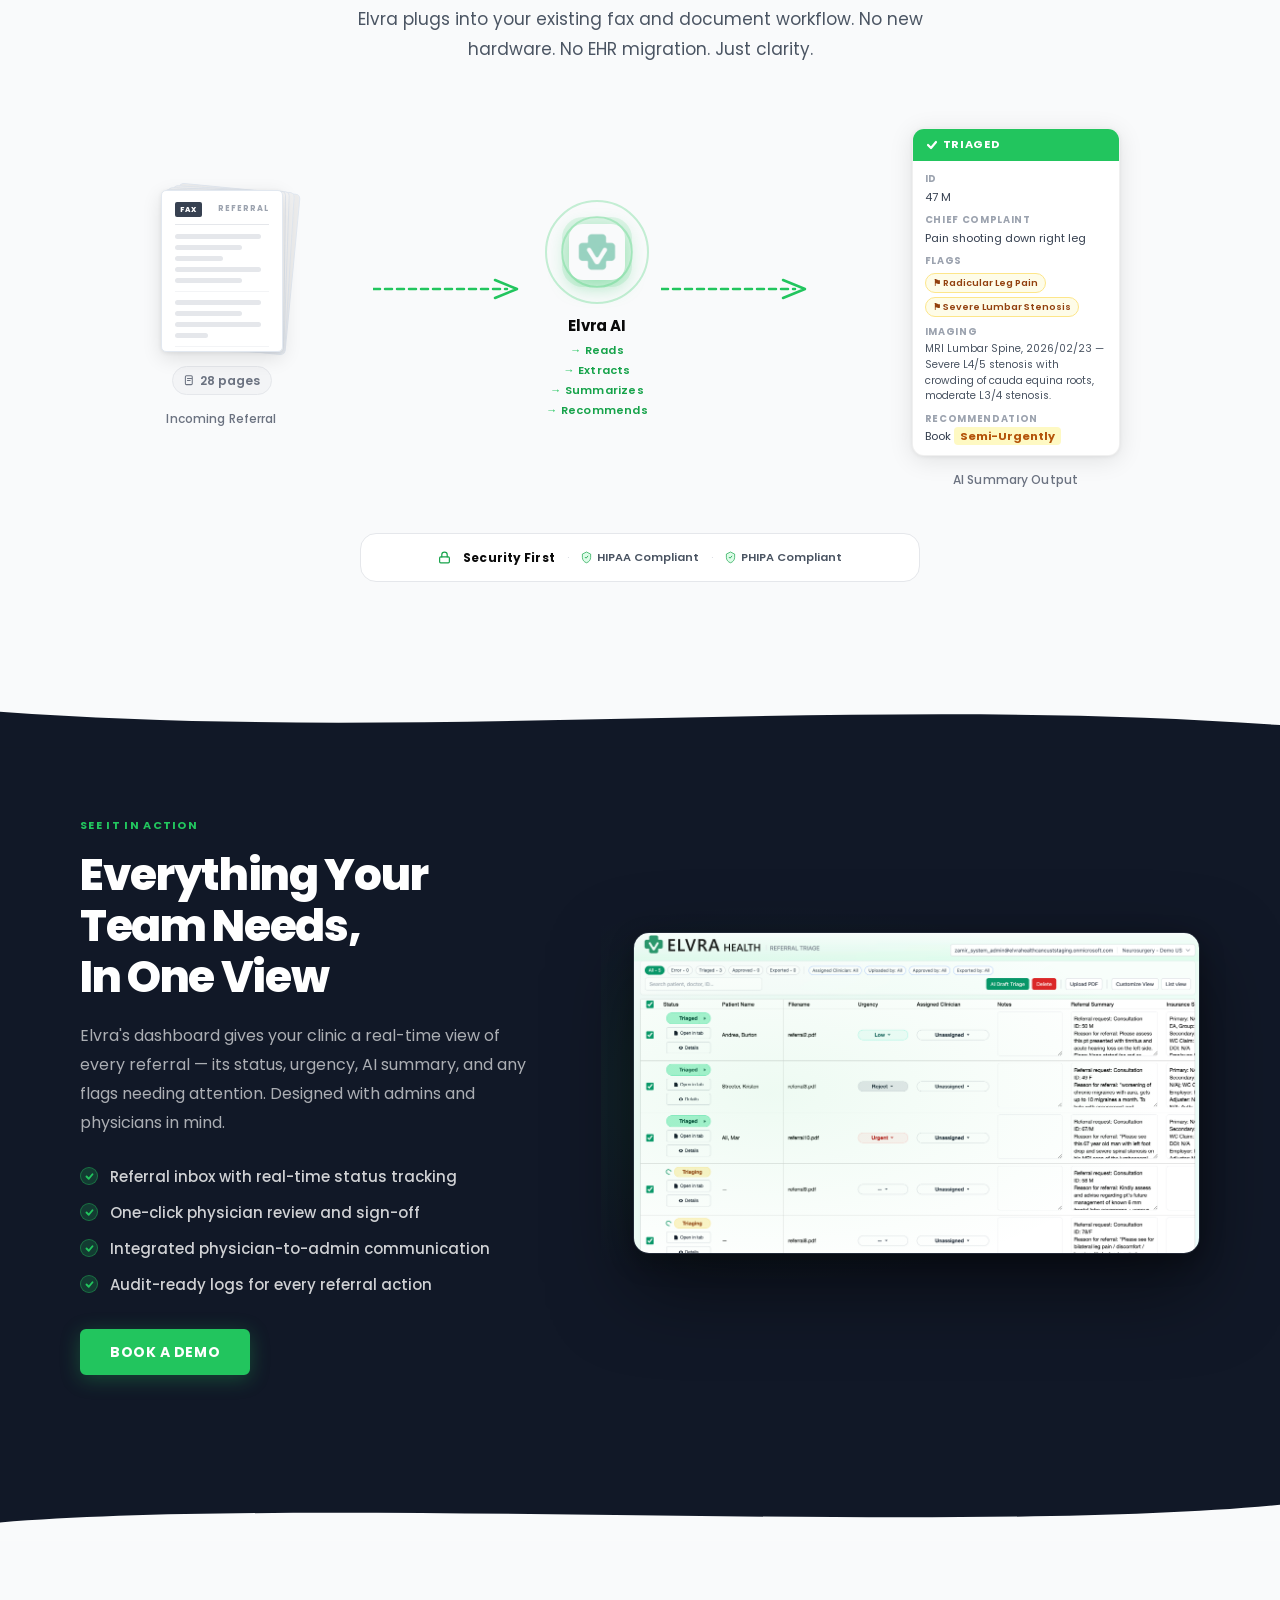
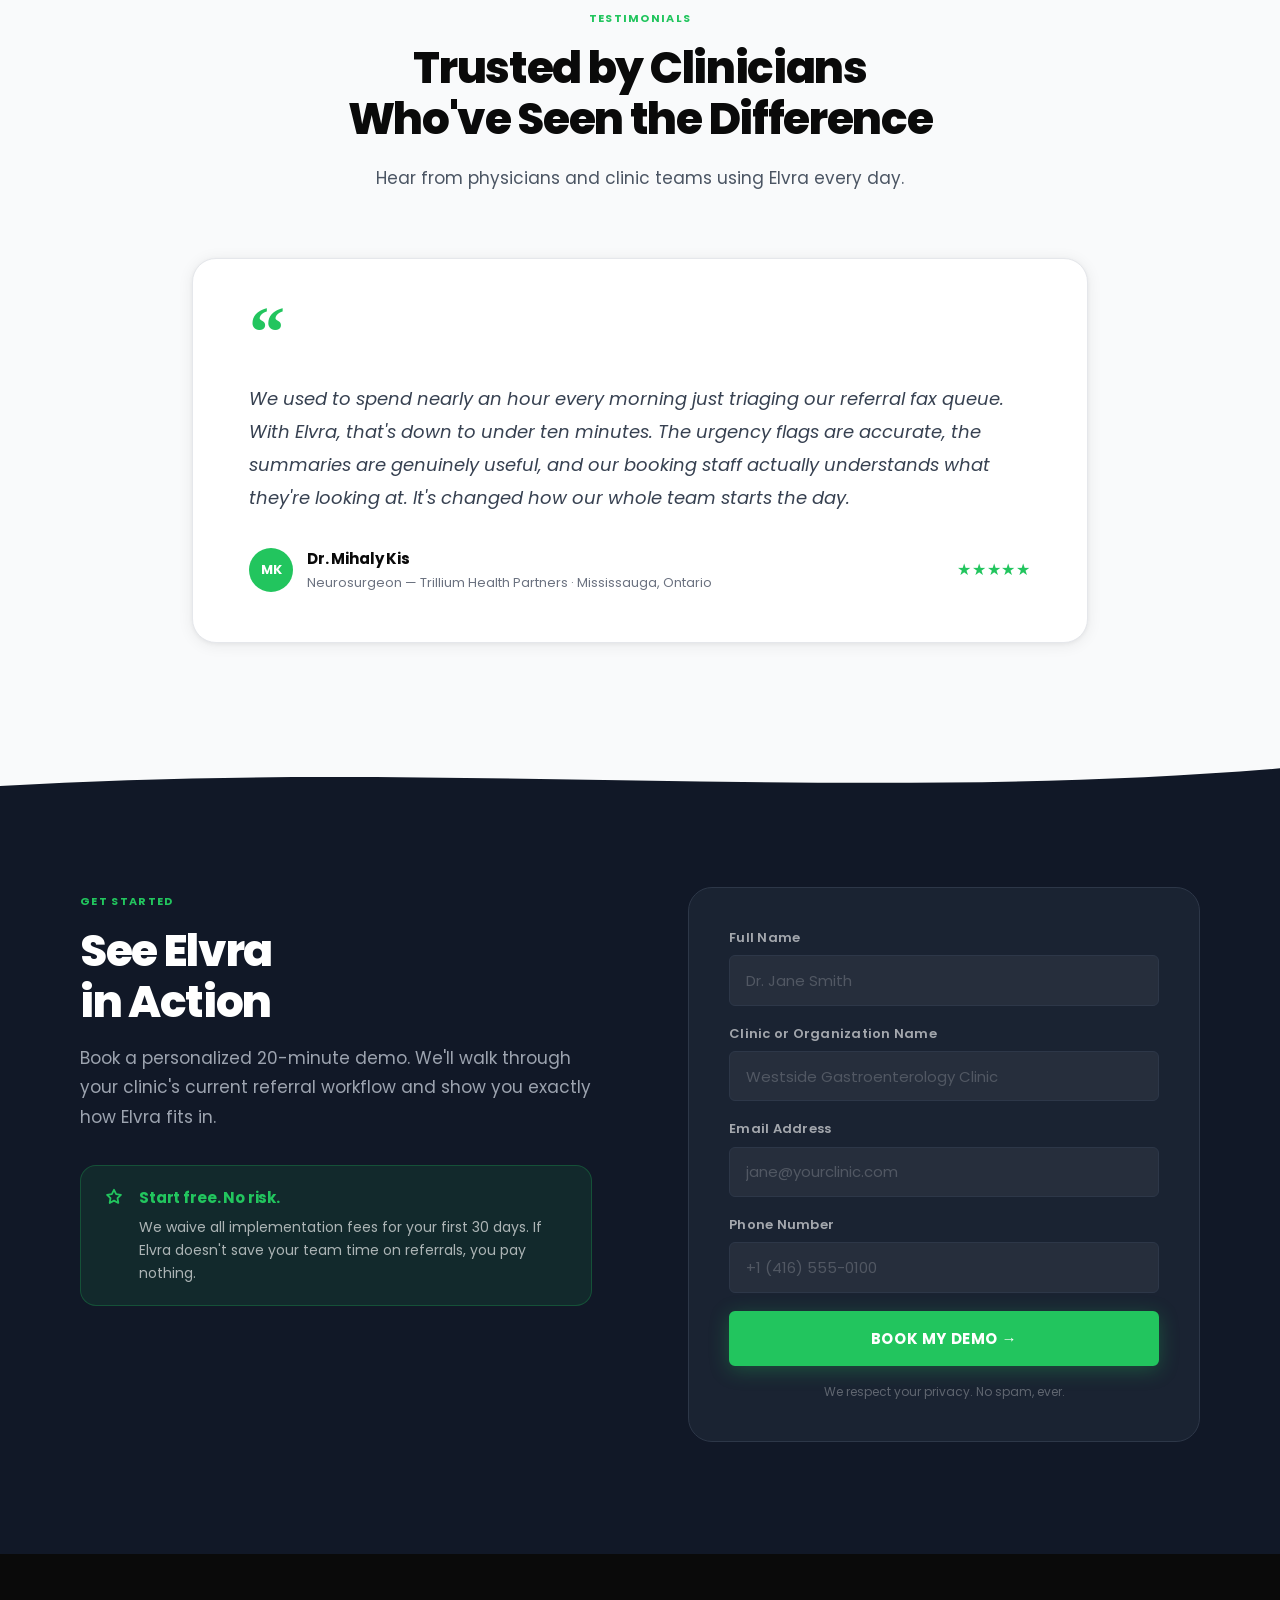
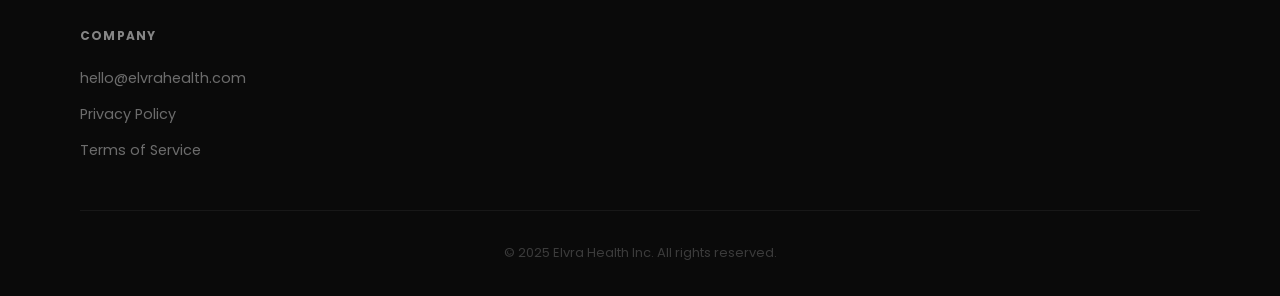
==== commit 2e4e2326: "Remove Compliance nav link; fix HIW infographic on mobile - Remove Compliance link from desktop nav " ====
--- a/index.html
+++ b/index.html
@@ -30,7 +30,6 @@
     <ul class="nav__links" role="list">
       <li><a href="#how-it-works">How It Works</a></li>
       <li><a href="#features">Features</a></li>
-      <li><a href="#compliance">Compliance</a></li>
       <li><a href="#testimonials">Testimonials</a></li>
     </ul>
 
@@ -45,7 +44,6 @@
   <nav class="nav__mobile-menu" id="mobileMenu" aria-label="Mobile navigation">
     <a href="#how-it-works">How It Works</a>
     <a href="#features">Features</a>
-    <a href="#compliance">Compliance</a>
     <a href="#testimonials">Testimonials</a>
     <a href="#demo" style="margin-top:.5rem;" class="btn btn-primary" >Book a Demo</a>
   </nav>
--- a/styles.css
+++ b/styles.css
@@ -1670,6 +1670,33 @@
 
   .hero__title { font-size: 2.25rem; }
 
+  /* ── HIW infographic: stack vertically on mobile ── */
+  .hiw-visual {
+    flex-direction: column;
+    align-items: center;
+    gap: 0;
+    row-gap: 0;
+  }
+
+  /* Outer columns no longer grow — just centre themselves */
+  .hiw-visual > .hiw-col:first-child,
+  .hiw-visual > .hiw-col:last-child {
+    flex: 0 0 auto;
+  }
+
+  /* Rotate the flow arrows 90° so they point down */
+  .hiw-flow {
+    transform: rotate(90deg);
+    margin: 0.25rem 0;
+  }
+
+  /* Shrink the document stack slightly on small screens */
+  .hiw-doc-stack { width: 108px; height: 140px; }
+  .hiw-doc-page  { width: 108px; height: 140px; }
+
+  /* Summary card: let it breathe at full mobile width */
+  .hiw-summary-card { width: min(240px, 90vw); }
+
   .compliance__cards { grid-template-columns: 1fr; }
 
   .compliance__trust-row {
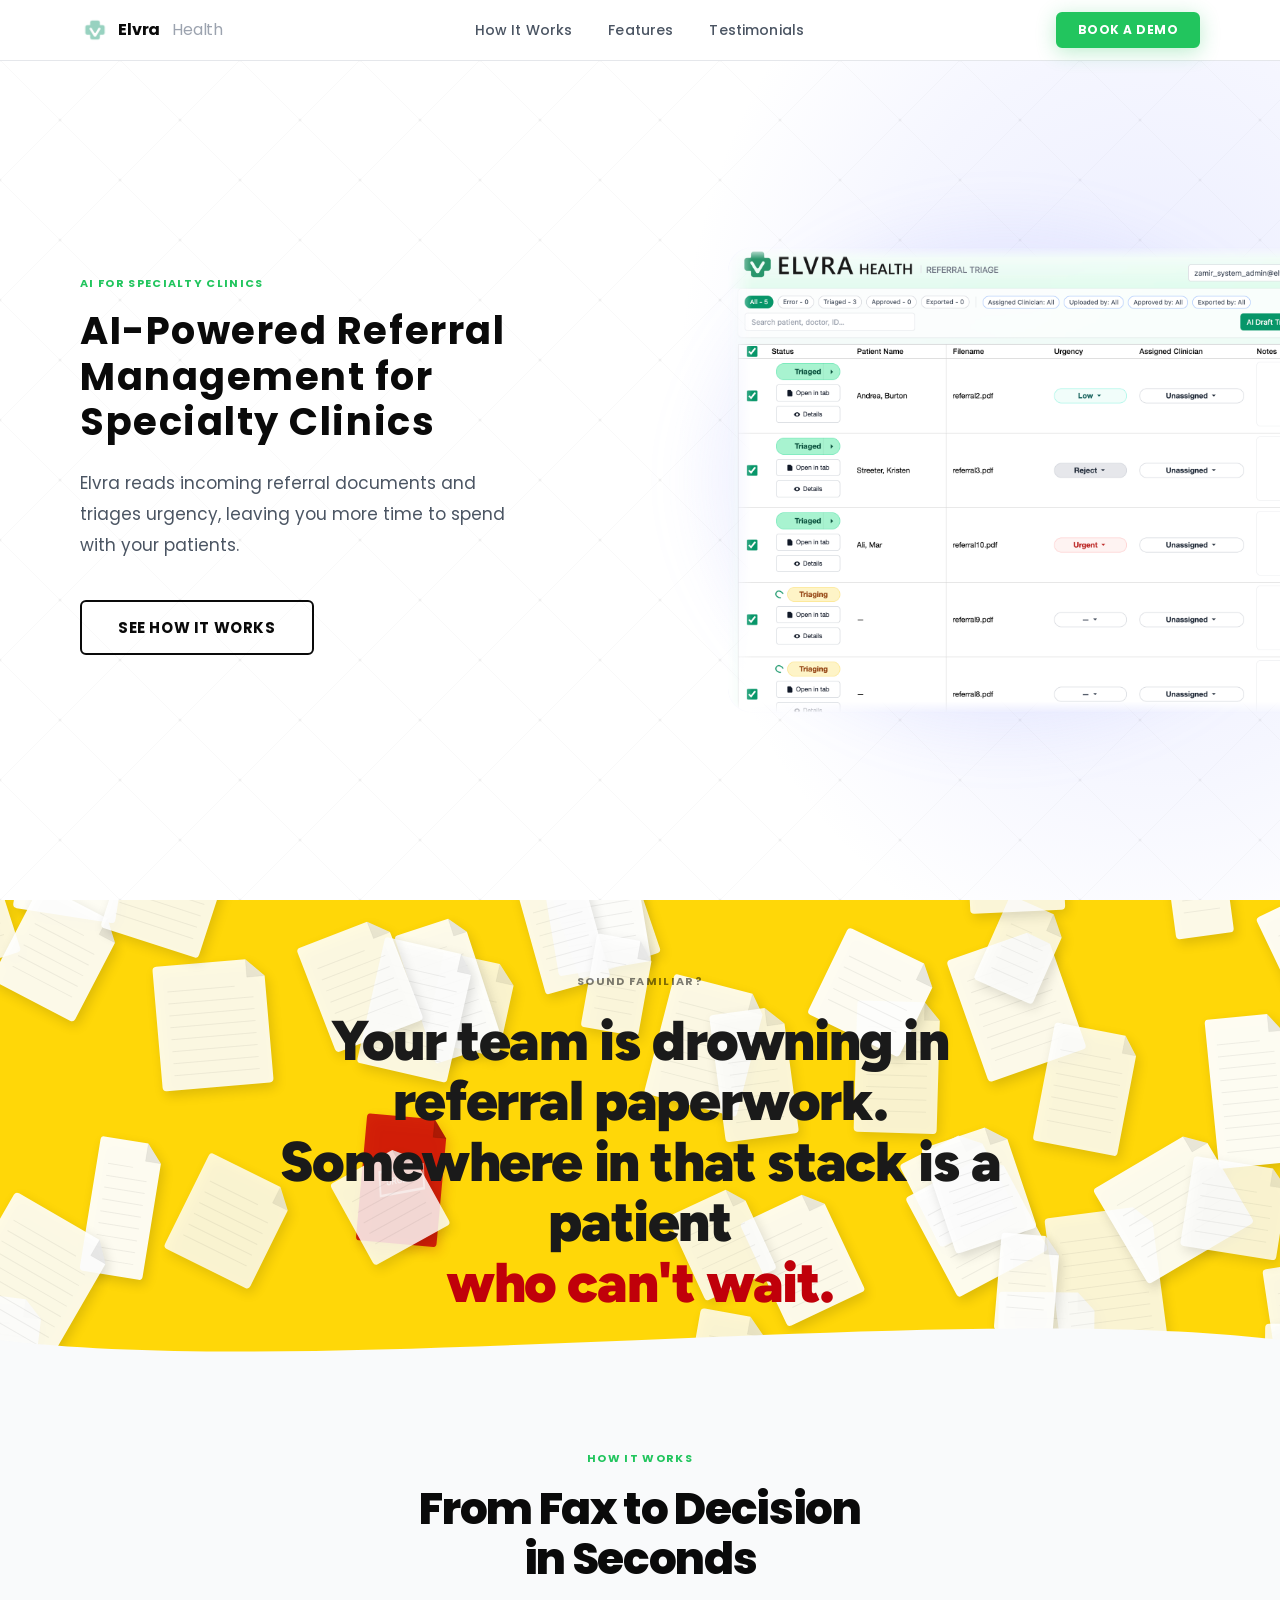
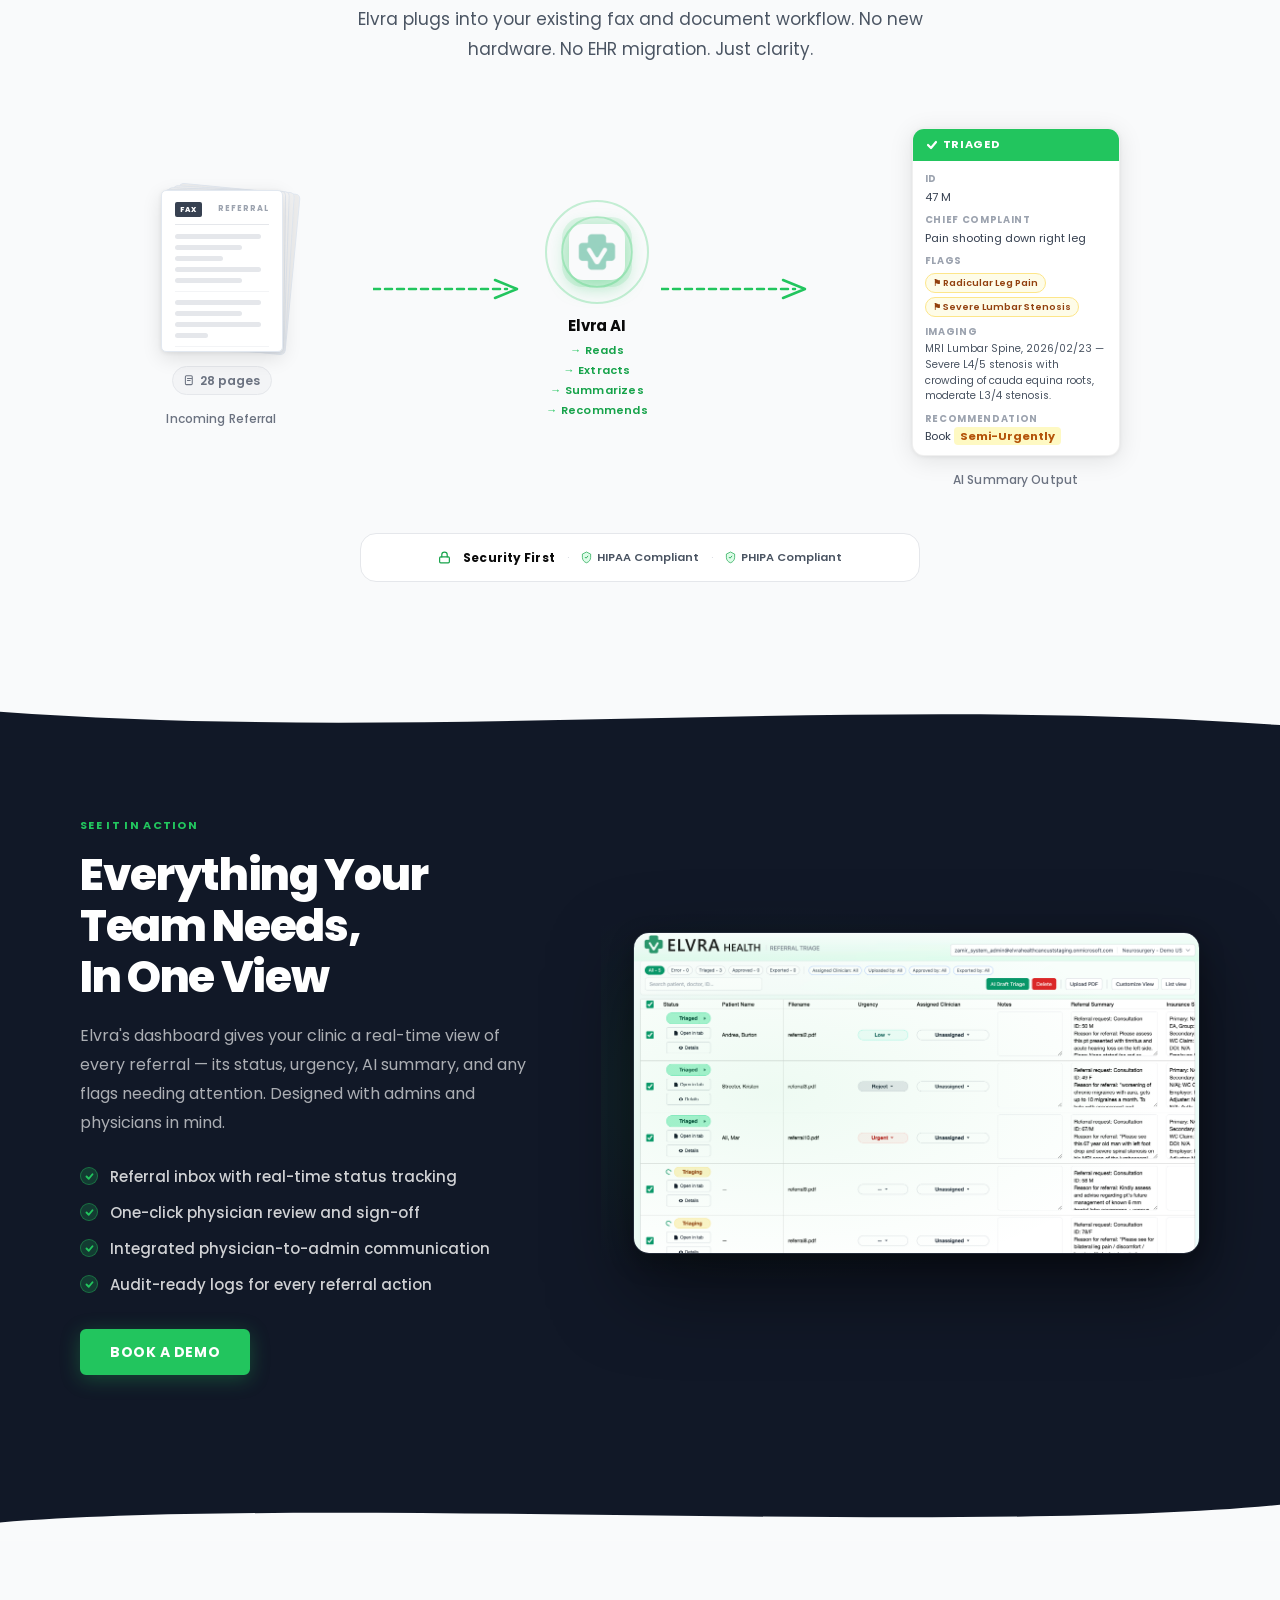
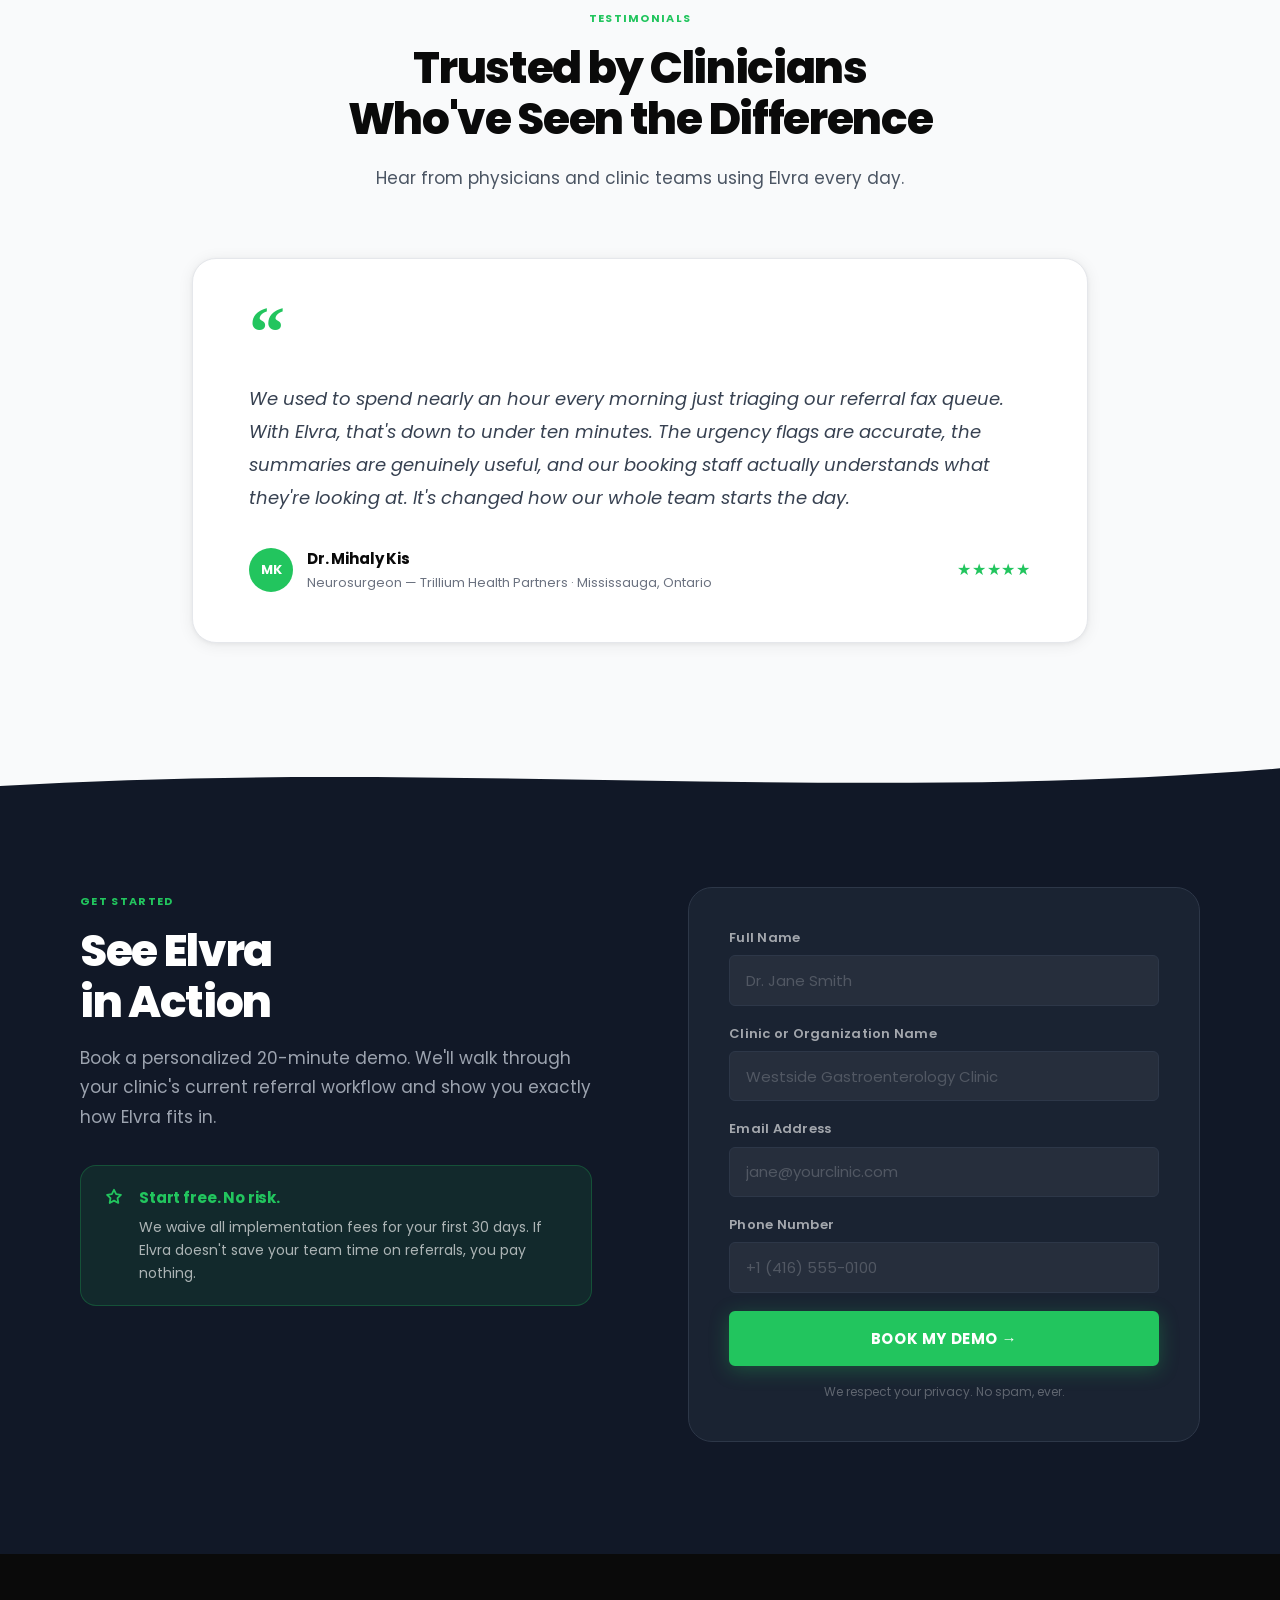
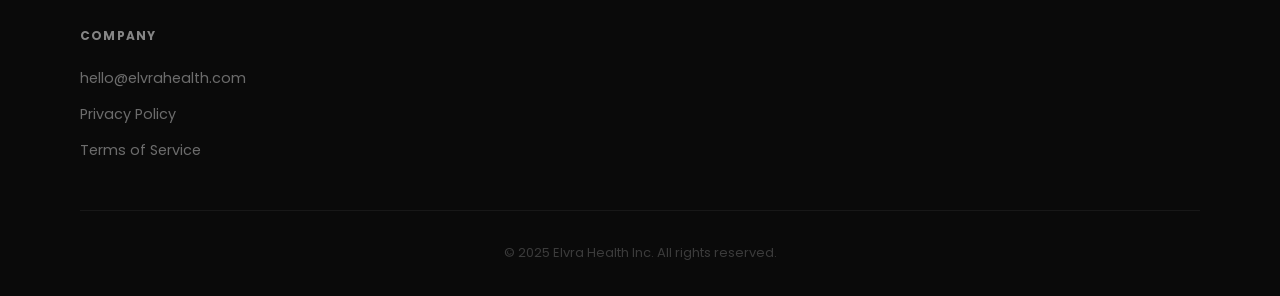
==== commit 1e2917c4: "Remove inline UI mockup fallback from hero section The screenshot now loads directly — no more carto" ====
--- a/index.html
+++ b/index.html
@@ -77,103 +77,12 @@
       <div class="hero__mockup-wrap">
         <div class="hero__mockup-glow"></div>
         <div class="hero__mockup">
-          <!-- Real screenshot shown when file exists -->
           <img
             src="assets/screenshot.png"
             alt="Elvra Health dashboard showing referral triage interface"
             id="heroScreenshot"
-            style="display:none;"
-            onload="this.style.display='block'; document.getElementById('uiMockup').style.display='none';"
+            fetchpriority="high"
           >
-          <!-- Inline HTML UI mockup (shown until screenshot.png is placed) -->
-          <div class="ui-mockup" id="uiMockup">
-            <!-- Top bar -->
-            <div class="ui-mockup__topbar">
-              <div class="ui-mockup__logo">
-                <div class="ui-mockup__logo-dot">
-                  <svg width="8" height="8" viewBox="0 0 10 10" fill="none"><path d="M2 5l2.5 2.5L8 2" stroke="white" stroke-width="1.5" stroke-linecap="round" stroke-linejoin="round"/></svg>
-                </div>
-                Elvra Health &nbsp;·&nbsp; Referral Triage
-              </div>
-              <div class="ui-mockup__nav">
-                <span class="ui-mockup__nav-item active">Dashboard</span>
-                <span class="ui-mockup__nav-item">Analytics</span>
-                <span class="ui-mockup__nav-item">Settings</span>
-              </div>
-              <div class="ui-mockup__user">
-                <svg width="8" height="8" viewBox="0 0 16 16" fill="none"><circle cx="8" cy="5" r="3" stroke="currentColor" stroke-width="1.2"/><path d="M2 14c0-3.314 2.686-6 6-6s6 2.686 6 6" stroke="currentColor" stroke-width="1.2" stroke-linecap="round"/></svg>
-                Dr. Smith &nbsp;▾
-              </div>
-            </div>
-
-            <!-- Toolbar -->
-            <div class="ui-mockup__body">
-              <div class="ui-mockup__toolbar">
-                <div class="ui-mockup__tabs">
-                  <span class="ui-mockup__tab active">All — 5</span>
-                  <span class="ui-mockup__tab">Error — 0</span>
-                  <span class="ui-mockup__tab green">Triaged — 3</span>
-                  <span class="ui-mockup__tab amber">Triaging — 2</span>
-                  <span class="ui-mockup__tab red">Urgent — 1</span>
-                </div>
-                <div class="ui-mockup__actions">
-                  <button class="ui-mockup__btn ui-mockup__btn--green">AI Draft Triage</button>
-                  <button class="ui-mockup__btn ui-mockup__btn--outline">Upload PDF</button>
-                </div>
-              </div>
-
-              <!-- Table -->
-              <table class="ui-mockup__table">
-                <thead>
-                  <tr>
-                    <th class="ui-mockup__th" style="width:18%">Status</th>
-                    <th class="ui-mockup__th" style="width:18%">Patient Name</th>
-                    <th class="ui-mockup__th" style="width:16%">File</th>
-                    <th class="ui-mockup__th" style="width:14%">Urgency</th>
-                    <th class="ui-mockup__th">Referral Summary</th>
-                  </tr>
-                </thead>
-                <tbody>
-                  <tr class="ui-mockup__tr">
-                    <td class="ui-mockup__td"><span class="ui-mockup__status ui-mockup__status--triaged">✓ Triaged</span></td>
-                    <td class="ui-mockup__td"><span class="ui-mockup__patient">Matossian, T.</span></td>
-                    <td class="ui-mockup__td"><span class="ui-mockup__filename">referral9.pdf</span></td>
-                    <td class="ui-mockup__td"><span class="ui-mockup__urgency ui-mockup__urgency--semi">Semi-urgent</span></td>
-                    <td class="ui-mockup__td"><div class="ui-mockup__summary-text">Consult for 6mm frontal lobe cavernoma. Patient presents with seizures, neurology follow-up recommended.</div></td>
-                  </tr>
-                  <tr class="ui-mockup__tr">
-                    <td class="ui-mockup__td"><span class="ui-mockup__status ui-mockup__status--triaged">✓ Triaged</span></td>
-                    <td class="ui-mockup__td"><span class="ui-mockup__patient">Hart, A. J.</span></td>
-                    <td class="ui-mockup__td"><span class="ui-mockup__filename">referral8.pdf</span></td>
-                    <td class="ui-mockup__td"><span class="ui-mockup__urgency ui-mockup__urgency--semi">Semi-urgent</span></td>
-                    <td class="ui-mockup__td"><div class="ui-mockup__summary-text">Bilateral leg pain / discomfort. Likely spinal stenosis. MRI lumbar spine pending review.</div></td>
-                  </tr>
-                  <tr class="ui-mockup__tr">
-                    <td class="ui-mockup__td"><span class="ui-mockup__status ui-mockup__status--triaging">⟳ Triaging</span></td>
-                    <td class="ui-mockup__td"><span class="ui-mockup__patient">—</span></td>
-                    <td class="ui-mockup__td"><span class="ui-mockup__filename">referral3.pdf</span></td>
-                    <td class="ui-mockup__td"><span class="ui-mockup__urgency" style="background:#f3f4f6;color:#6b7280;">—</span></td>
-                    <td class="ui-mockup__td"><div class="ui-mockup__summary-text" style="color:#d1d5db;">Generating summary…</div></td>
-                  </tr>
-                  <tr class="ui-mockup__tr">
-                    <td class="ui-mockup__td"><span class="ui-mockup__status ui-mockup__status--triaged">✓ Triaged</span></td>
-                    <td class="ui-mockup__td"><span class="ui-mockup__patient">Ali, Kharoon</span></td>
-                    <td class="ui-mockup__td"><span class="ui-mockup__filename">referral10.pdf</span></td>
-                    <td class="ui-mockup__td"><span class="ui-mockup__urgency ui-mockup__urgency--urgent">Urgent</span></td>
-                    <td class="ui-mockup__td"><div class="ui-mockup__summary-text">Left foot drop &amp; severe spinal stenosis on MRI. Motor weakness noted. Urgent surgical consult advised.</div></td>
-                  </tr>
-                  <tr class="ui-mockup__tr">
-                    <td class="ui-mockup__td"><span class="ui-mockup__status ui-mockup__status--triaged">✓ Triaged</span></td>
-                    <td class="ui-mockup__td"><span class="ui-mockup__patient">Johal, Preet</span></td>
-                    <td class="ui-mockup__td"><span class="ui-mockup__filename">referral7.pdf</span></td>
-                    <td class="ui-mockup__td"><span class="ui-mockup__urgency ui-mockup__urgency--routine">Routine</span></td>
-                    <td class="ui-mockup__td"><div class="ui-mockup__summary-text">Chronic low back pain, 12 months duration. Conservative treatment tried. Requesting physiotherapy assessment.</div></td>
-                  </tr>
-                </tbody>
-              </table>
-            </div>
-          </div>
-          <!-- End UI mockup -->
         </div>
       </div>
     </div>
--- a/styles.css
+++ b/styles.css
@@ -517,194 +517,6 @@
   display: block;
 }
 
-/* Inline UI mockup (shown when no screenshot.png) */
-.ui-mockup {
-  background: #f8fafc;
-  width: 100%;
-  font-size: 0.6rem;
-  font-family: var(--font-family);
-}
-
-.ui-mockup__topbar {
-  background: #ffffff;
-  border-bottom: 1px solid #e5e7eb;
-  padding: 0.5rem 0.875rem;
-  display: flex;
-  align-items: center;
-  justify-content: space-between;
-}
-
-.ui-mockup__logo {
-  display: flex;
-  align-items: center;
-  gap: 0.3rem;
-  font-size: 0.625rem;
-  font-weight: 700;
-  color: #0a0a0a;
-}
-
-.ui-mockup__logo-dot {
-  width: 14px;
-  height: 14px;
-  background: #22c55e;
-  border-radius: 3px;
-  display: flex;
-  align-items: center;
-  justify-content: center;
-}
-
-.ui-mockup__nav {
-  display: flex;
-  align-items: center;
-  gap: 0.5rem;
-}
-
-.ui-mockup__nav-item {
-  font-size: 0.55rem;
-  font-weight: 500;
-  color: #6b7280;
-  padding: 0.2rem 0.4rem;
-  border-radius: 3px;
-}
-
-.ui-mockup__nav-item.active {
-  background: #f3f4f6;
-  color: #111827;
-}
-
-.ui-mockup__user {
-  font-size: 0.55rem;
-  color: #9ca3af;
-  display: flex;
-  align-items: center;
-  gap: 0.25rem;
-}
-
-.ui-mockup__body {
-  padding: 0.75rem 0.875rem;
-}
-
-.ui-mockup__toolbar {
-  display: flex;
-  align-items: center;
-  justify-content: space-between;
-  margin-bottom: 0.625rem;
-}
-
-.ui-mockup__tabs {
-  display: flex;
-  gap: 0.25rem;
-}
-
-.ui-mockup__tab {
-  font-size: 0.55rem;
-  font-weight: 600;
-  padding: 0.2rem 0.5rem;
-  border-radius: 99px;
-  color: #6b7280;
-  border: 1px solid transparent;
-}
-
-.ui-mockup__tab.active {
-  background: #111827;
-  color: #ffffff;
-}
-
-.ui-mockup__tab.green { border-color: #bbf7d0; color: #16a34a; background: #f0fdf4; }
-.ui-mockup__tab.amber { border-color: #fde68a; color: #d97706; background: #fffbeb; }
-.ui-mockup__tab.red   { border-color: #fecaca; color: #dc2626; background: #fef2f2; }
-
-.ui-mockup__actions {
-  display: flex;
-  gap: 0.35rem;
-}
-
-.ui-mockup__btn {
-  font-size: 0.5rem;
-  font-weight: 700;
-  padding: 0.225rem 0.55rem;
-  border-radius: 3px;
-  letter-spacing: 0.03em;
-  text-transform: uppercase;
-}
-
-.ui-mockup__btn--green {
-  background: #22c55e;
-  color: white;
-}
-
-.ui-mockup__btn--outline {
-  background: white;
-  color: #374151;
-  border: 1px solid #e5e7eb;
-}
-
-/* Table */
-.ui-mockup__table {
-  width: 100%;
-  border-collapse: collapse;
-}
-
-.ui-mockup__th {
-  font-size: 0.5rem;
-  font-weight: 600;
-  color: #9ca3af;
-  text-transform: uppercase;
-  letter-spacing: 0.06em;
-  padding: 0.3rem 0.4rem;
-  border-bottom: 1px solid #f3f4f6;
-  text-align: left;
-}
-
-.ui-mockup__tr {
-  border-bottom: 1px solid #f9fafb;
-  transition: background 0.15s;
-}
-
-.ui-mockup__tr:hover { background: #f9fafb; }
-
-.ui-mockup__td {
-  padding: 0.45rem 0.4rem;
-  font-size: 0.55rem;
-  color: #374151;
-  vertical-align: middle;
-}
-
-.ui-mockup__status {
-  display: inline-flex;
-  align-items: center;
-  gap: 0.2rem;
-  font-size: 0.5rem;
-  font-weight: 600;
-  padding: 0.175rem 0.4rem;
-  border-radius: 99px;
-}
-
-.ui-mockup__status--triaged  { background: #dcfce7; color: #16a34a; }
-.ui-mockup__status--triaging { background: #fef9c3; color: #a16207; }
-.ui-mockup__status--pending  { background: #f3f4f6; color: #6b7280; }
-
-.ui-mockup__urgency {
-  display: inline-block;
-  font-size: 0.5rem;
-  font-weight: 600;
-  padding: 0.15rem 0.375rem;
-  border-radius: 3px;
-}
-
-.ui-mockup__urgency--urgent    { background: #fee2e2; color: #dc2626; }
-.ui-mockup__urgency--semi      { background: #fef3c7; color: #d97706; }
-.ui-mockup__urgency--routine   { background: #ecfdf5; color: #059669; }
-
-.ui-mockup__patient { font-weight: 600; color: #111827; }
-.ui-mockup__filename { color: #6b7280; font-size: 0.5rem; }
-
-.ui-mockup__summary-text {
-  font-size: 0.5rem;
-  color: #6b7280;
-  line-height: 1.4;
-  max-width: 120px;
-}
 
 /* ================================================
    8. PROBLEM SECTION
@@ -1674,8 +1486,7 @@
   .hiw-visual {
     flex-direction: column;
     align-items: center;
-    gap: 0;
-    row-gap: 0;
+    gap: 1.5rem;
   }
 
   /* Outer columns no longer grow — just centre themselves */
@@ -1684,10 +1495,36 @@
     flex: 0 0 auto;
   }
 
-  /* Rotate the flow arrows 90° so they point down */
+  /* Replace horizontal SVG arrows with a compact vertical CSS arrow */
   .hiw-flow {
-    transform: rotate(90deg);
-    margin: 0.25rem 0;
+    flex: none;
+    width: auto;
+    max-width: none;
+    padding-bottom: 0;
+    display: flex;
+    flex-direction: column;
+    align-items: center;
+    gap: 0;
+  }
+  .hiw-flow__svg { display: none; }
+
+  /* Vertical stem */
+  .hiw-flow::before {
+    content: '';
+    display: block;
+    width: 2px;
+    height: 24px;
+    background: #22c55e;
+  }
+  /* Downward arrowhead */
+  .hiw-flow::after {
+    content: '';
+    display: block;
+    width: 0;
+    height: 0;
+    border-left: 6px solid transparent;
+    border-right: 6px solid transparent;
+    border-top: 8px solid #22c55e;
   }
 
   /* Shrink the document stack slightly on small screens */
@@ -1695,7 +1532,7 @@
   .hiw-doc-page  { width: 108px; height: 140px; }
 
   /* Summary card: let it breathe at full mobile width */
-  .hiw-summary-card { width: min(240px, 90vw); }
+  .hiw-summary-card { width: min(260px, 90vw); }
 
   .compliance__cards { grid-template-columns: 1fr; }
 
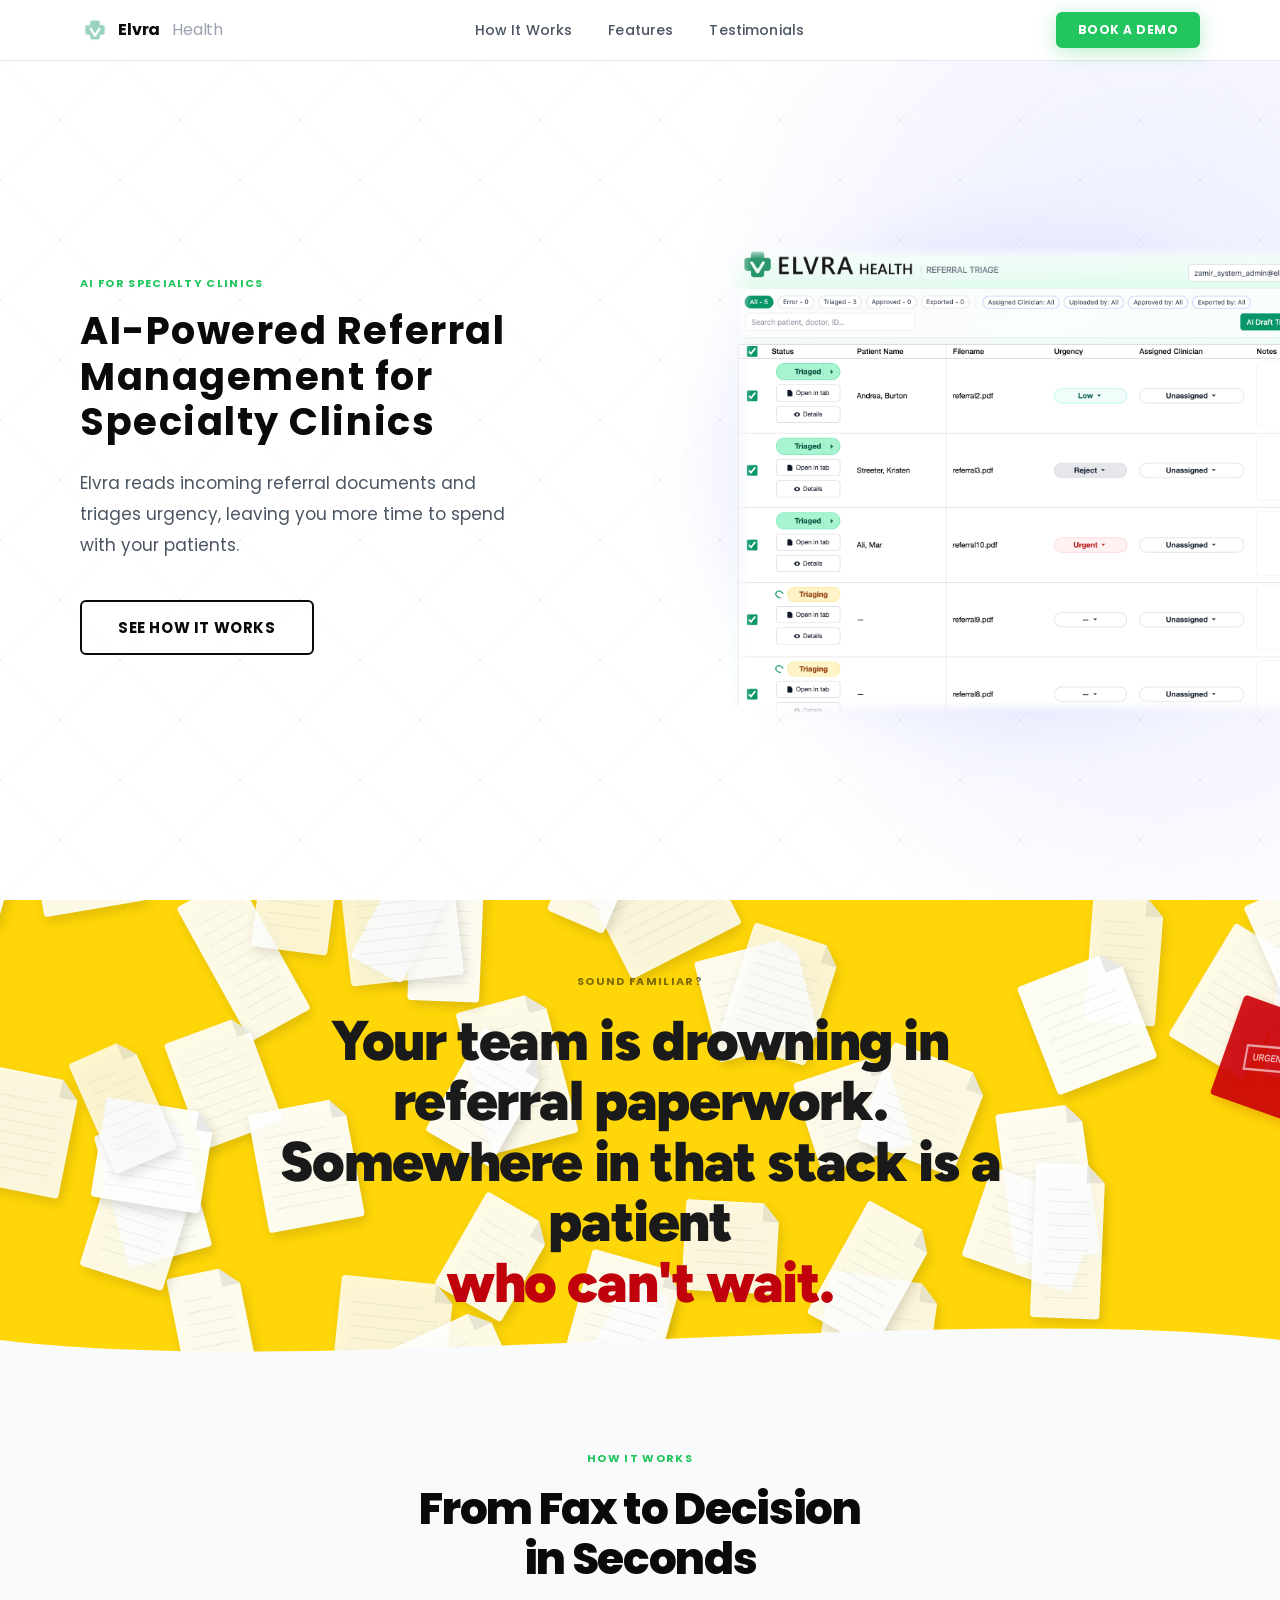
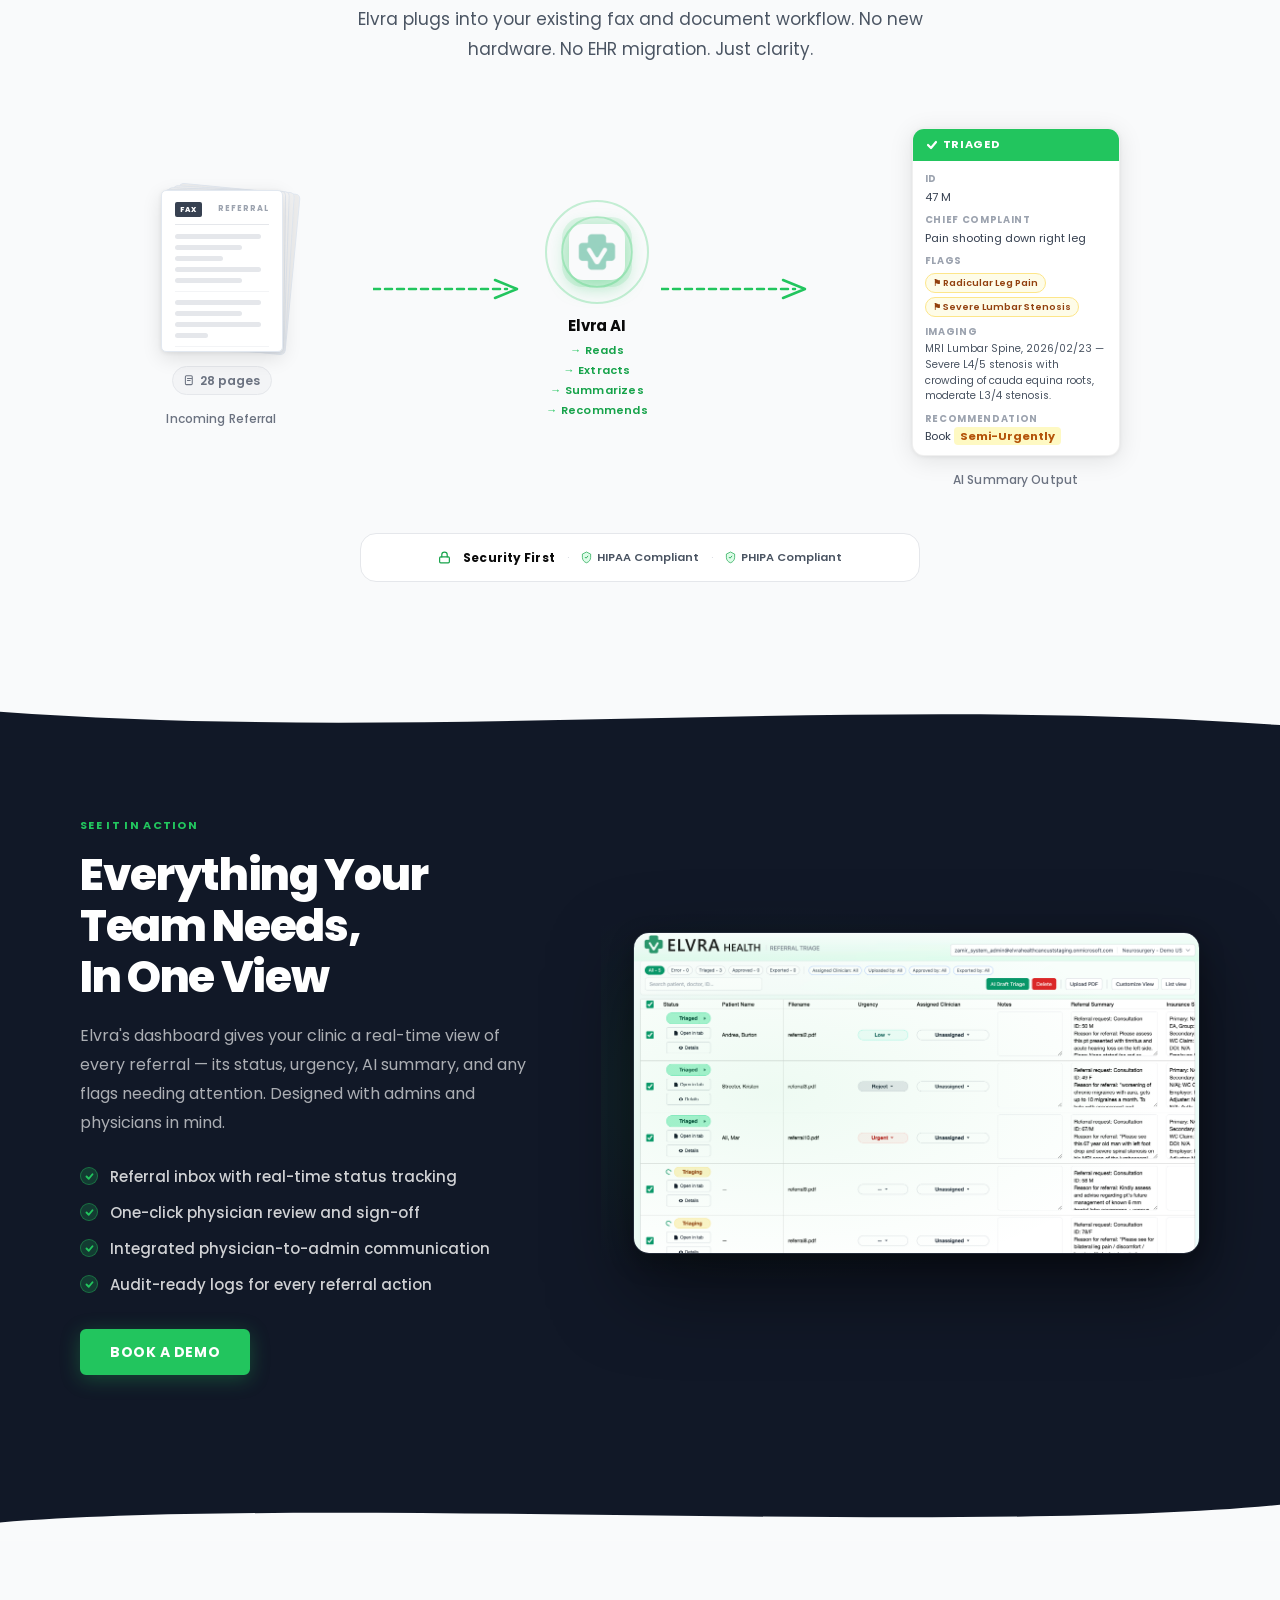
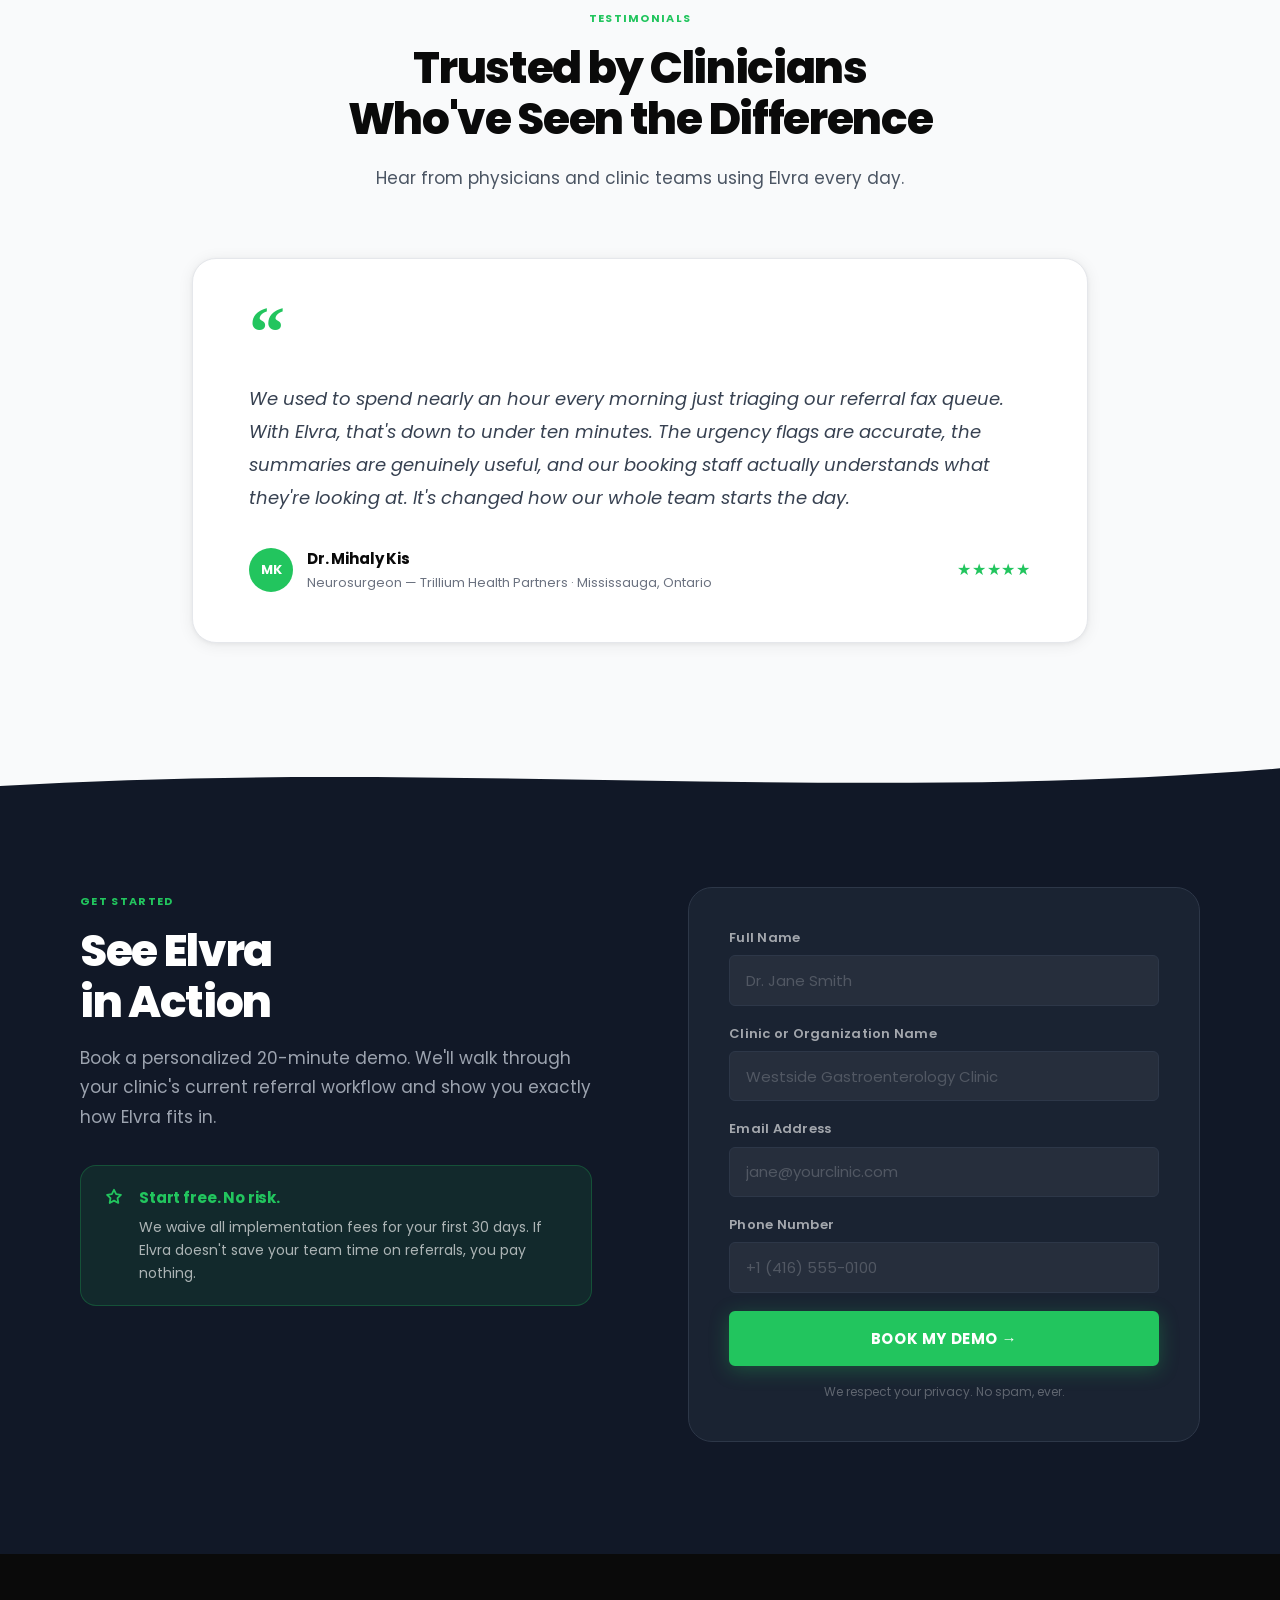
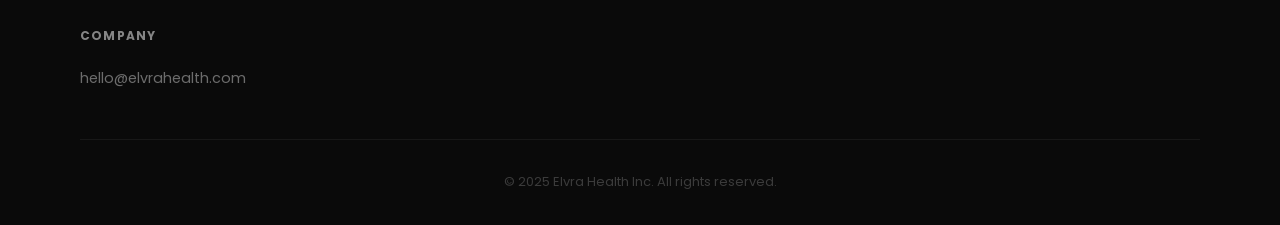
==== commit 01369d20: "Remove Privacy Policy and Terms of Service links from footer Co-Authored-By: Claude Sonnet 4.5 <nore" ====
--- a/index.html
+++ b/index.html
@@ -451,8 +451,6 @@
         <p class="footer__col-title">Company</p>
         <ul class="footer__links" role="list">
           <li><a href="mailto:hello@elvrahealth.com">hello@elvrahealth.com</a></li>
-          <li><a href="#">Privacy Policy</a></li>
-          <li><a href="#">Terms of Service</a></li>
         </ul>
       </div>
 
--- a/styles.css
+++ b/styles.css
@@ -1310,6 +1310,14 @@
   margin-top: 1rem;
 }
 
+.demo-form__error {
+  color: #ef4444;
+  font-size: 0.8125rem;
+  margin-top: 0.75rem;
+  text-align: center;
+  line-height: 1.5;
+}
+
 .demo-form__success {
   display: none;
   text-align: center;
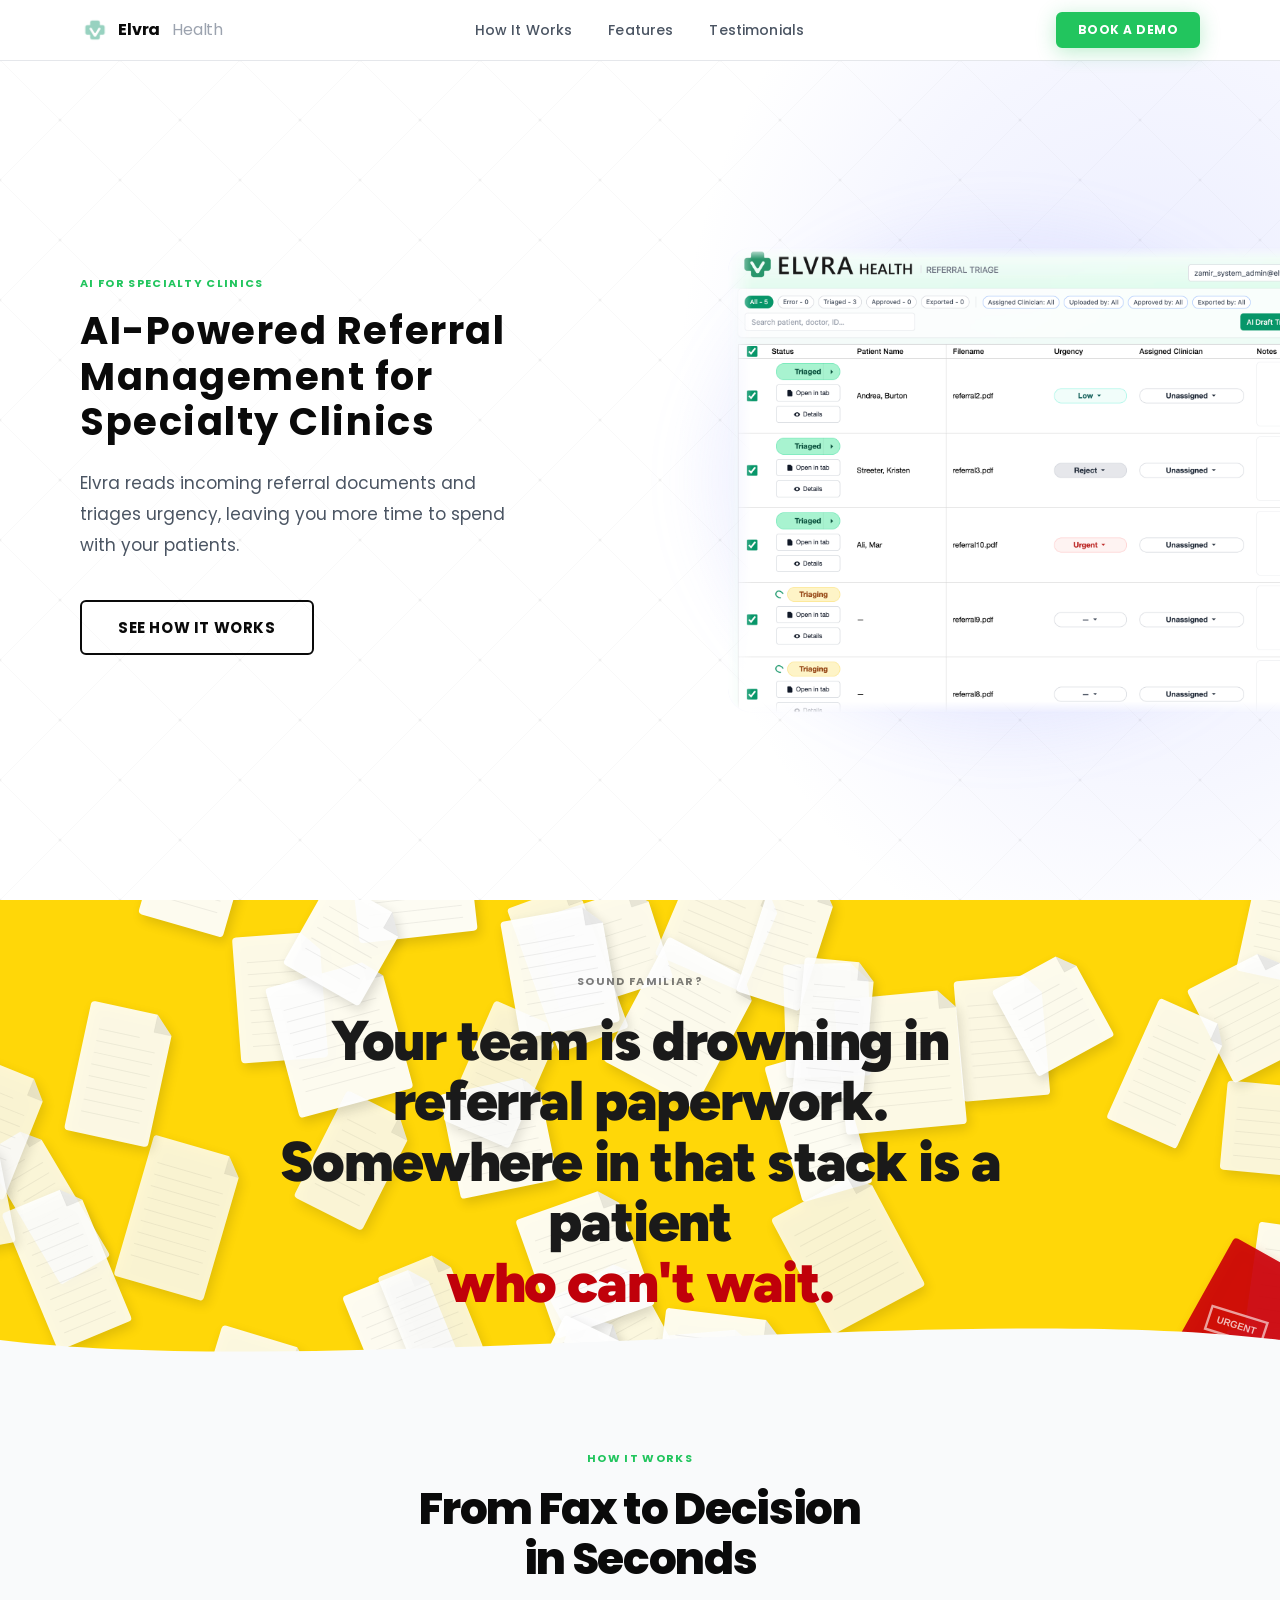
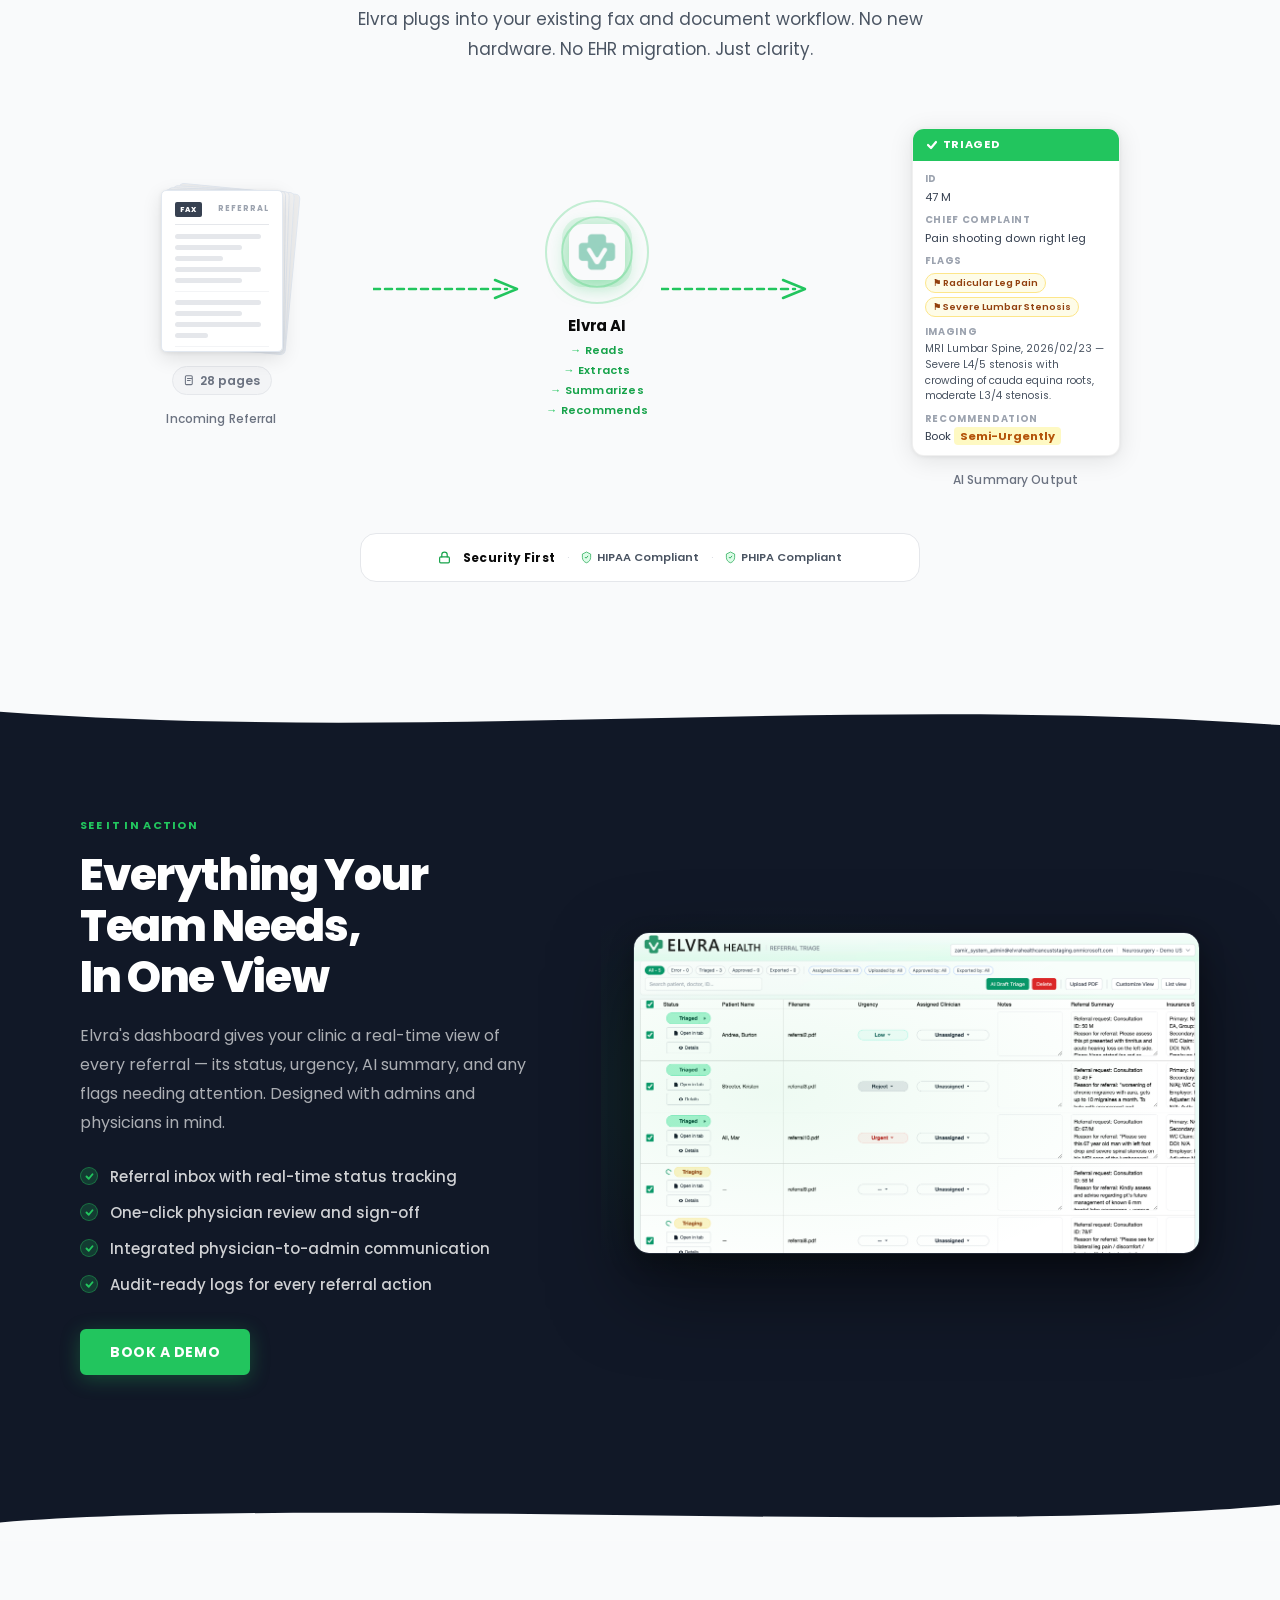
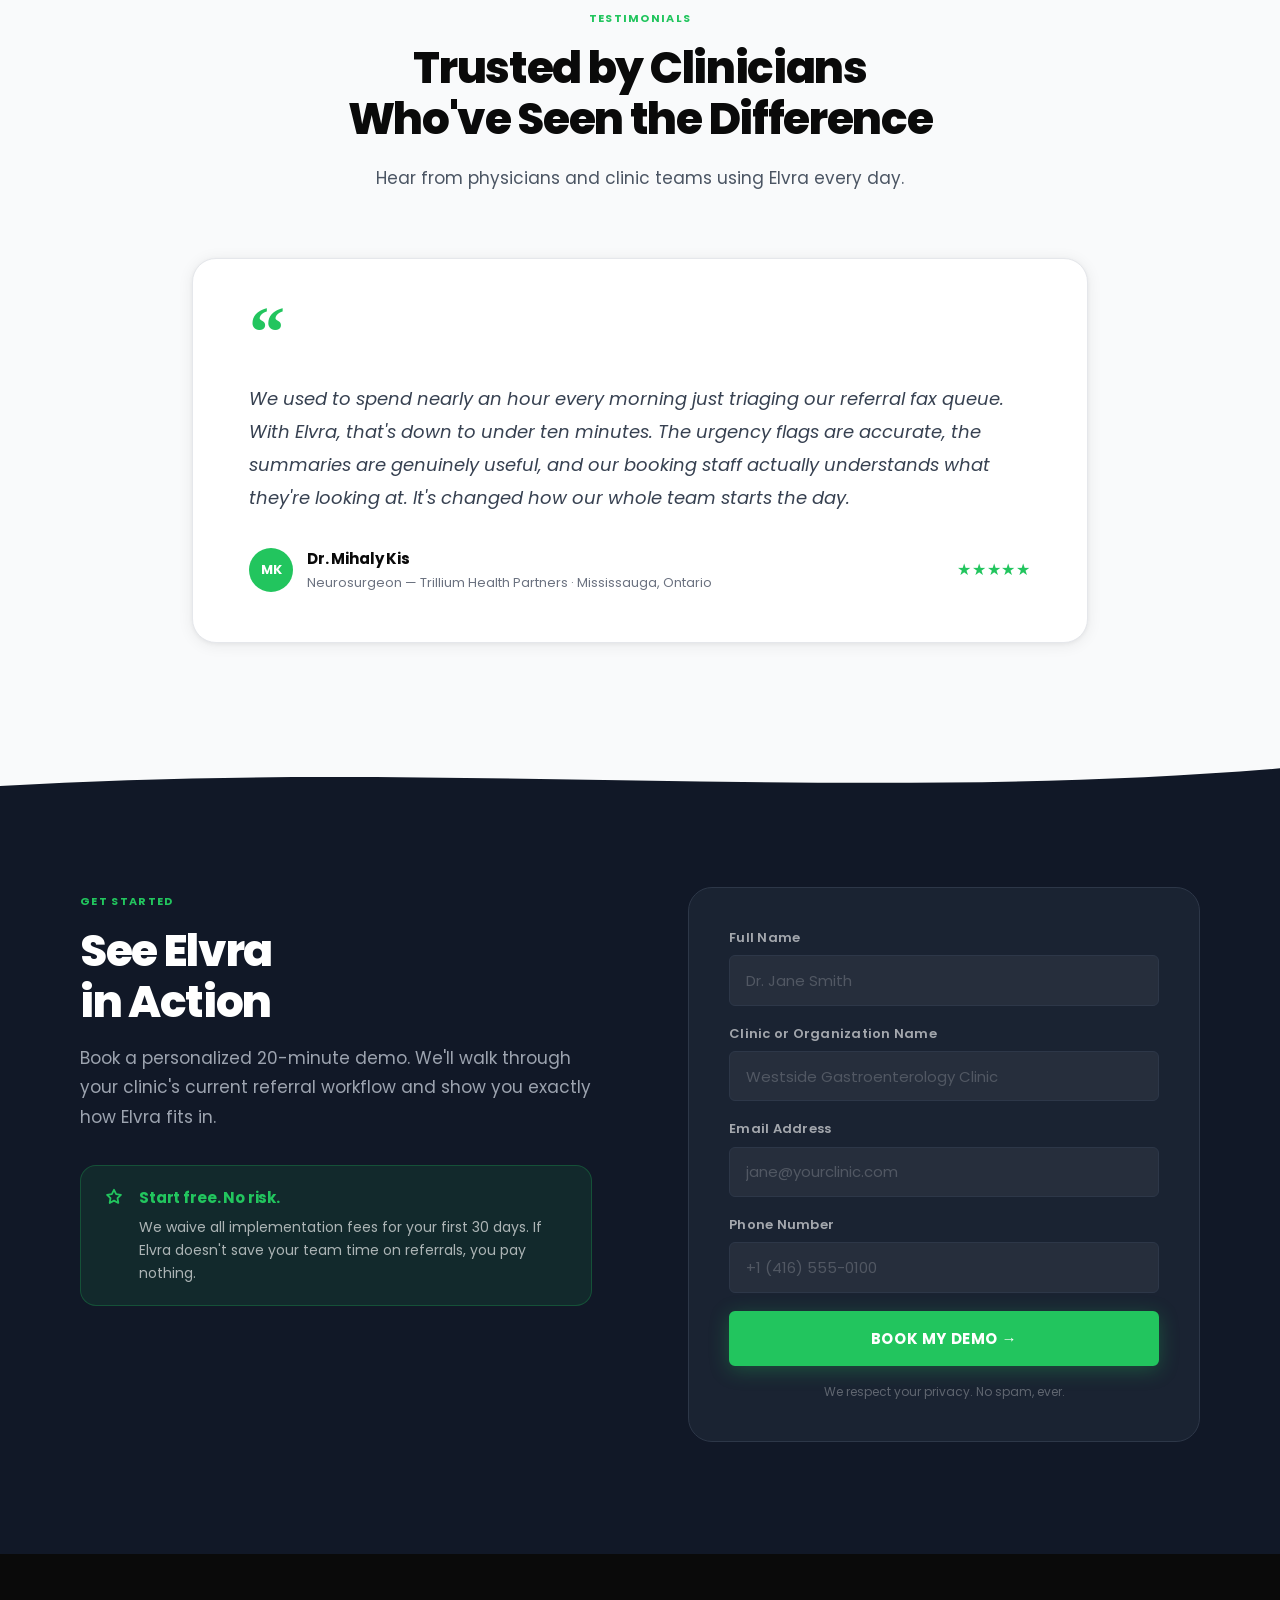
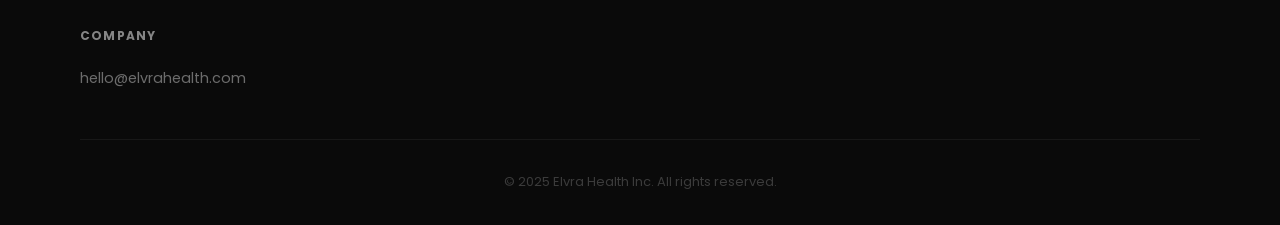
==== commit 989ed944: "Add favicon from logo — ico + PNG sizes 16, 32, 180 Co-Authored-By: Claude Sonnet 4.5 <noreply@anthr" ====
--- a/index.html
+++ b/index.html
@@ -4,6 +4,10 @@
   <meta charset="UTF-8">
   <meta name="viewport" content="width=device-width, initial-scale=1.0">
   <title>Elvra Health — AI-Powered Referral Management for Specialty Clinics</title>
+  <link rel="icon" type="image/x-icon" href="favicon.ico">
+  <link rel="icon" type="image/png" sizes="32x32" href="assets/favicon-32.png">
+  <link rel="icon" type="image/png" sizes="16x16" href="assets/favicon-16.png">
+  <link rel="apple-touch-icon" sizes="180x180" href="assets/favicon-180.png">
   <meta name="description" content="Elvra Health helps specialty medical clinics triage, summarize, and manage incoming referrals — saving hours per day with AI-powered insights. HIPAA and PHIPA compliant.">
   <meta property="og:title" content="Elvra Health — AI-Powered Referral Management">
   <meta property="og:description" content="Stop reading referral packages. Elvra reads them for you — extracting key information, triaging urgency, and flagging missing tests. HIPAA & PHIPA compliant.">
